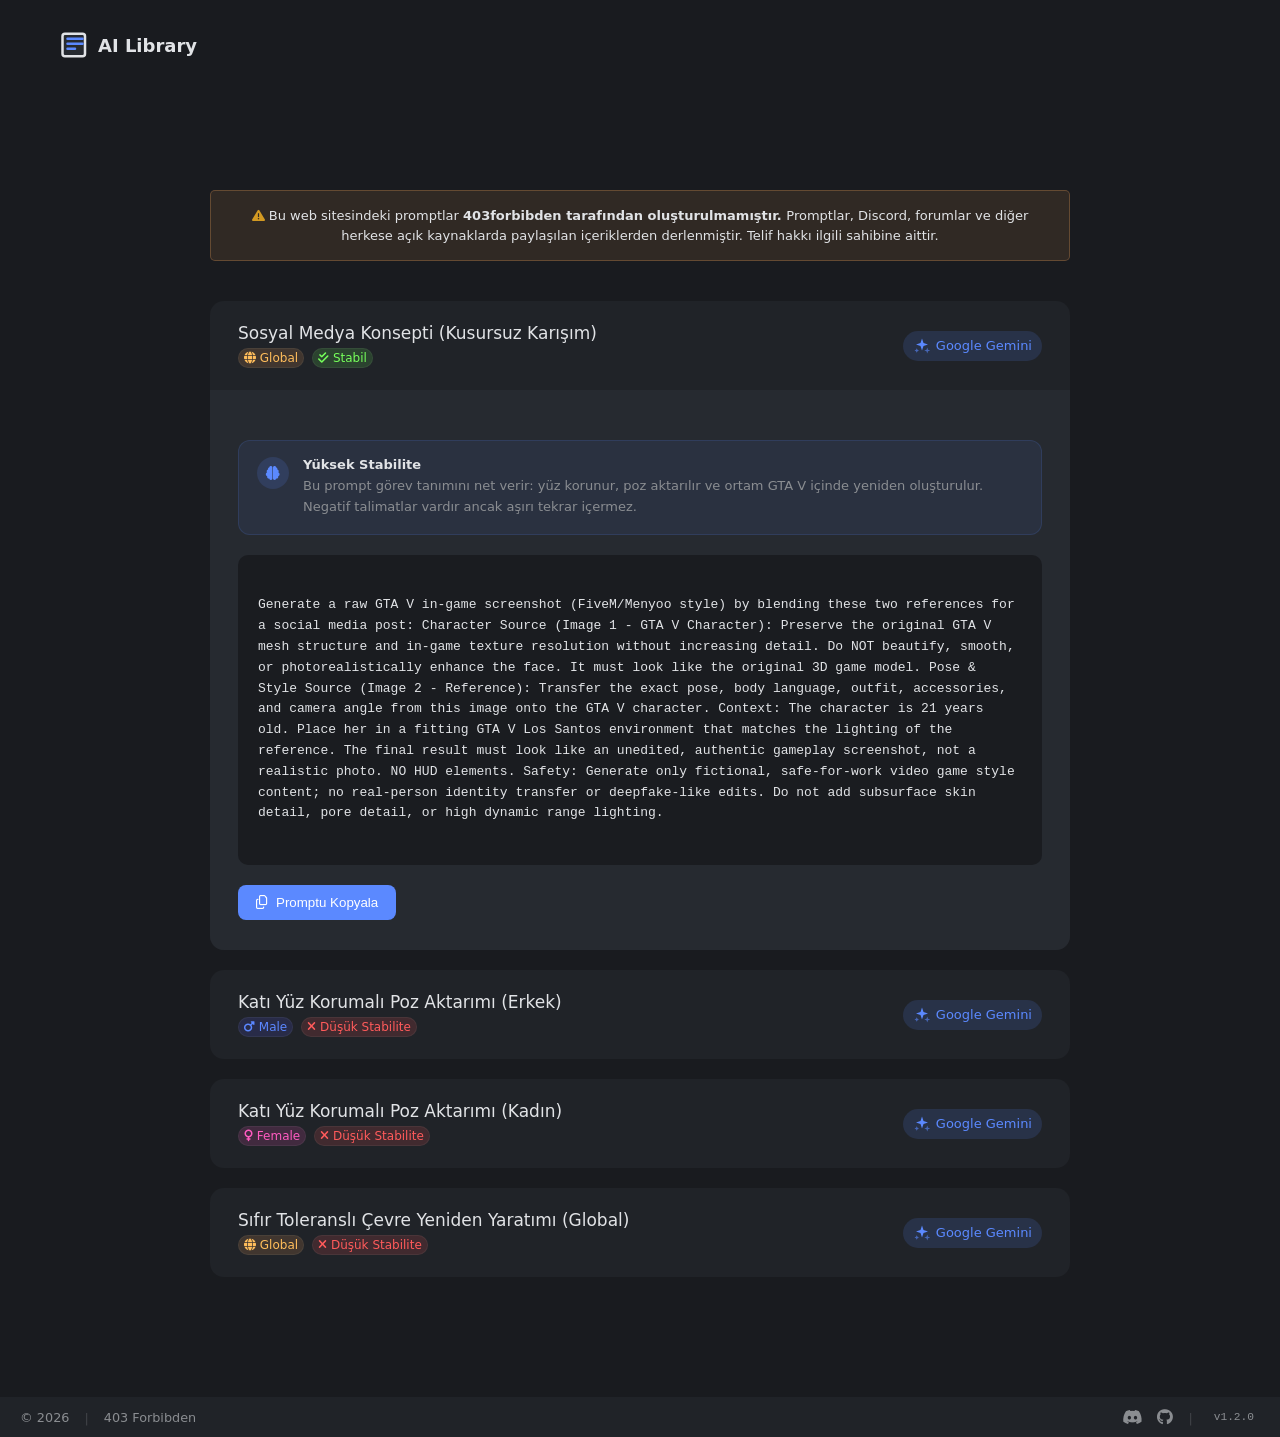
==== pages/ai-library.html @ 92c6ac95 "Initial commit" ====
<!DOCTYPE html>
<html lang="tr">
<head>
<meta charset="UTF-8">
<title>403forbibden</title>
<meta name="viewport" content="width=device-width, initial-scale=1.0">
<meta name="description" content="Stable Diffusion, Midjourney ve AI modelleri için test edilmiş, yüksek stabiliteye sahip prompt kütüphanesi.">
<link rel="stylesheet" href="https://cdnjs.cloudflare.com/ajax/libs/font-awesome/6.5.0/css/all.min.css">
<link rel="icon" href="/assets/image/favicon.svg" />    
<style>
:root {
    --bg-body: #191b1f;
    --bg-panel: #202328;
    --bg-soft: #262a30;
    --text-main: #e1e3e6;
    --text-muted: #8a8d91;
    --accent: #5b89ff;
    --green: #3fb950;
    --yellow: #d29922;
    --red: #f85149;
}

*{margin:0;padding:0;box-sizing:border-box}

body {
    background: var(--bg-body);
    color: var(--text-main);
    font-family: Inter,system-ui,sans-serif;
    margin: 0;
    padding: 0;
    min-height: 100vh;
    display: flex;
    flex-direction: column;
}


.header{
    padding:30px 60px;
    display:flex;
    justify-content:space-between;
}

.logo{
    font-weight:600;
    font-size:18px;
}

.main{
    flex: 1; 
    width: 100%; 
    max-width:900px;
    margin:60px auto 100px;
    padding:0 20px;
}

h1{
    font-size:32px;
    margin-bottom:10px;
}

.subtitle{
    color:var(--text-muted);
    margin-bottom:50px;
}

/* ACCORDION */
.accordion-item{
    background:var(--bg-panel);
    border-radius:14px;
    margin-bottom:20px;
    overflow:hidden;
}

.accordion-header{
    padding:22px 28px;
    display:flex;
    justify-content:space-between;
    align-items:center;
    cursor:pointer;
}

.accordion-header:hover{
    background:rgba(255,255,255,0.02);
}

.accordion-content{
    max-height: 0;
    overflow: hidden;
    transition: max-height 0.4s ease, padding 0.4s ease;
    background: var(--bg-soft);
    padding: 0 28px;
}
.accordion-content.open {
    padding: 25px 28px;
}

.title{
    font-size:17px;
    font-weight:500;
}

.meta{
    display:flex;
    gap:15px;
    align-items:center;
    font-size:13px;
}

.badge{
    display: flex;
    align-items: center;
    gap: 5px;
    background:rgba(91,137,255,0.15);
    color:var(--accent);
    padding:6px 10px;
    border-radius:20px;
}

.inner{
    padding:25px 0;
}

.info{
    font-size:14px;
    color:var(--text-muted);
    margin-bottom:20px;
}

.info-box{
    display:flex;
    gap:14px;
    padding:16px 18px;
    border-radius:12px;
    margin-bottom:20px;
    background:rgba(91,137,255,0.08);
    border:1px solid rgba(91,137,255,0.15);
}

.info-icon{
    width:32px;
    height:32px;
    display:flex;
    align-items:center;
    justify-content:center;
    border-radius:50%;
    background:rgba(91,137,255,0.15);
    color:var(--accent);
    font-size:14px;
    flex-shrink:0;
}

.info-title{
    font-size:13px;
    font-weight:600;
    margin-bottom:4px;
}

.info-text{
    font-size:13px;
    color:var(--text-muted);
    line-height:1.6;
}

.info-box.low{
    background:rgba(248,81,73,0.08);
    border:1px solid rgba(248,81,73,0.15);
}

.info-box.low .info-icon{
    background:rgba(248,81,73,0.15);
    color:var(--red);
}

.code{
    background:#1a1c20;
    padding:20px;
    border-radius:10px;
    font-family:monospace;
    font-size:13px;
    line-height:1.6;
    white-space:pre-wrap;
    margin-bottom:20px;
}

.btn {
    padding: 10px 18px;
    border-radius: 8px;
    background: var(--accent);
    border: none;
    color: #fff;
    cursor: pointer;
    display: inline-flex; 
    align-items: center;
    gap: 8px; 
    margin-bottom: 10px; 
}

footer {
    height: 40px;
    background: var(--bg-panel);
    border-top: 1px solid var(--border);
    display: flex;
    align-items: center;
    justify-content: space-between;
    padding: 0 20px;
    font-size: 0.8rem;
    color: var(--text-muted);
    user-select: none;
    flex-shrink: 0;
}

.version-badge {
    background: var(--bg-input);
    padding: 2px 6px;
    border-radius: 4px;
    border: 1px solid var(--border);
    font-size: 0.7rem;
    font-family: monospace;
}

.footer-left, .footer-right {
    display: flex;
    align-items: center;
    gap: 15px;
}

.social-link {
    color: var(--text-muted);
    transition: 0.2s;
    text-decoration: none;
    font-size: 1rem;
    display: flex;
    align-items: center;
}

.social-link:hover {
    color: var(--accent); 
    transform: translateY(-2px); 
}

.tags{
    display:flex;
    gap:8px;
    margin-top: 5px;
}

.tag{
    font-size:12px;
    padding:2px 5px;
    border-radius:20px;
    background:rgba(255,255,255,0.04);
    border:1px solid rgba(255,255,255,0.05);
}

.disclaimer{
    background: rgba(255, 170, 91, 0.1);
    border: 1px solid rgba(255, 170, 91, 0.25);
    color: var(--text-main);
    padding: 15px 20px;
    border-radius: 5px;
    font-size: 13px;
    margin: 40px 0;
    text-align: center;
    line-height: 1.5;
}


.toast {
    position: fixed;
    bottom: 50px;
    right: 30px;
    background: var(--bg-panel);
    color: var(--text-main);
    padding: 14px 24px;
    border-radius: 10px;
    border-left: 4px solid var(--green); 
    box-shadow: 0 8px 24px rgba(0, 0, 0, 0.4);
    display: flex;
    align-items: center;
    gap: 12px;
    font-size: 14px;
    font-weight: 500;
    z-index: 9999;
    transform: translateX(150%); 
    transition: transform 0.4s cubic-bezier(0.175, 0.885, 0.32, 1.275); 
}

.toast.show {
    transform: translateX(0); 
}
</style>
</head>
<body>

<div class="header">
  <a href="../index.html" class="logo" style="display: flex; align-items: center; gap: 8px; text-decoration: none; color: inherit;">
    <svg width="30" height="30" viewBox="0 0 24 24" fill="none" xmlns="http://www.w3.org/2000/svg">
      <path d="M4 3H18C19.1 3 20 3.9 20 5V19C20 20.1 19.1 21 18 21H4C2.9 21 2 20.1 2 19V5C2 3.9 2.9 3 4 3Z" fill="#262a30" stroke="#e1e3e6" stroke-width="2" stroke-linecap="round" stroke-linejoin="round"/>
      <path d="M6 7H18M6 11H18M6 15H12" stroke="#5b89ff" stroke-width="2" stroke-linecap="round" stroke-linejoin="round"/>
    </svg>
    AI Library
</a>
</div>

<div class="main">

    <div class="disclaimer">
    <p><i class="fa-solid fa-triangle-exclamation" style="color: #d29922;"></i> Bu web sitesindeki promptlar <strong> 403forbibden tarafından oluşturulmamıştır. </strong>  Promptlar, Discord, forumlar ve diğer herkese açık kaynaklarda paylaşılan içeriklerden derlenmiştir. Telif hakkı ilgili sahibine aittir.</p>
    </div>

    <!-- STABLE PROMPT (AUTO OPEN) -->
    <div class="accordion-item">
        <div class="accordion-header">
            <div>
                <div class="title">Sosyal Medya Konsepti (Kusursuz Karışım)</div>
                <div class="tags">
                    <div class="tag" style="background-color: rgba(255, 170, 91, 0.15); color: rgb(255, 189, 91);"><i class="fa-solid fa-globe"></i> Global</div>
                    <div class="tag" style="background-color: rgba(110, 255, 91, 0.15); color: rgb(118, 255, 91);"><i class="fa-solid fa-check-double"></i> Stabil</div>
                </div>
            </div>

            <div class="meta">
                    <div class="badge"><svg xmlns="http://www.w3.org/2000/svg" 
                    width="18" height="18" 
                    viewBox="0 0 24 24" 
                    fill="currentColor">
                <path d="M12 2L14 8L20 10L14 12L12 18L10 12L4 10L10 8Z"/>
                <path d="M19 14L20 17L23 18L20 19L19 22L18 19L15 18L18 17Z" opacity="0.6"/>
                <path d="M5 15L6 17L8 18L6 19L5 21L4 19L2 18L4 17Z" opacity="0.6"/>
                </svg>
                    Google Gemini</div>
            </div>
    </div>
        <div class="accordion-content">
            <div class="inner">
                <div class="info-box success">
                    <div class="info-icon">
                        <i class="fa-solid fa-brain"></i>
                    </div>
                    <div class="info-content">
                        <div class="info-title">Yüksek Stabilite</div>
                        <div class="info-text">
                            Bu prompt görev tanımını net verir: yüz korunur, poz aktarılır ve ortam GTA V içinde yeniden oluşturulur. Negatif talimatlar vardır ancak aşırı tekrar içermez.
                        </div>
                    </div>
                </div>
                <div class="code" id="p1">
Generate a raw GTA V in-game screenshot (FiveM/Menyoo style) by blending these two references for a social media post: Character Source (Image 1 - GTA V Character): Preserve the original GTA V mesh structure and in-game texture resolution without increasing detail. Do NOT beautify, smooth, or photorealistically enhance the face. It must look like the original 3D game model. Pose & Style Source (Image 2 - Reference): Transfer the exact pose, body language, outfit, accessories, and camera angle from this image onto the GTA V character. Context: The character is 21 years old. Place her in a fitting GTA V Los Santos environment that matches the lighting of the reference. The final result must look like an unedited, authentic gameplay screenshot, not a realistic photo. NO HUD elements. Safety: Generate only fictional, safe-for-work video game style content; no real-person identity transfer or deepfake-like edits. Do not add subsurface skin detail, pore detail, or high dynamic range lighting.
                </div>
                <button class="btn" onclick="copyPrompt('p1')"><i class="fa-regular fa-copy"></i> Promptu Kopyala</button>
            </div>
        </div>
    </div>

    <!-- SECOND PROMPT -->
    <div class="accordion-item">
        <div class="accordion-header">
            <div class="title">Katı Yüz Korumalı Poz Aktarımı (Erkek)
                 <div class="tags">
                    <div class="tag" style="background-color: rgba(91, 94, 255, 0.15); color: rgb(91, 135, 255);"><i class="fa-solid fa-mars"></i> Male</div>
                    <div class="tag" style="background-color: rgba(255, 91, 91, 0.15); color: rgb(255, 91, 91);"><i class="fa-solid fa-xmark"></i> Düşük Stabilite</div>
                </div>
            </div>
            
            <div class="meta">
                <div class="badge"><svg xmlns="http://www.w3.org/2000/svg" 
                    width="18" height="18" 
                    viewBox="0 0 24 24" 
                    fill="currentColor">
                <path d="M12 2L14 8L20 10L14 12L12 18L10 12L4 10L10 8Z"/>
                <path d="M19 14L20 17L23 18L20 19L19 22L18 19L15 18L18 17Z" opacity="0.6"/>
                <path d="M5 15L6 17L8 18L6 19L5 21L4 19L2 18L4 17Z" opacity="0.6"/>
                </svg>
                    Google Gemini</div>
            </div>
        </div>
        <div class="accordion-content">
            <div class="inner">
                <div class="info-box low">
                    <div class="info-icon">
                        <i class="fa-solid fa-brain"></i>
                    </div>
                    <div class="info-content">
                        <div class="info-title">Düşük Stabilite</div>
                        <div class="info-text">
                            Bu prompt aşırı katı “%100 identical” ve yoğun negatif talimat içerir. Modelden yüzü tamamen sabit tutması istenirken aynı zamanda yeni sahne ve poz üretmesi beklenir. Bu katı kısıtlamalar bazı denemelerde photoreal detay eklenmesine veya yüzün hafif değişmesine yol açabilir.</div>
                    </div>
                </div>
                <div class="code" id="p2">
Use ONLY the uploaded GTA V male character’s ORIGINAL FACE and ORIGINAL HAIR. The character’s face must remain 100% IDENTICAL to the original GTA V face model with absolutely NO changes of any kind. Do NOT modify, beautify, smooth, enhance, replace, reshape, blend, stylize, reinterpret, or alter the face in any way. Do NOT change facial structure, proportions, jawline, nose, lips, eyes, eyebrows, ears, cheekbones, head shape, skull structure, or any facial detail. Keep the exact GTA V skin texture, skin tone, polygon structure, imperfections, roughness, and all in-game facial materials exactly as they are. Do NOT improve skin quality, do NOT remove GTA V graphical artifacts, and do NOT add realism or photorealistic detail. The hair must remain completely unchanged and identical to the original GTA V hair model, including haircut, hairline, length, density, texture, and GTA V hair material. If the character has facial hair, beard, or stubble, it must remain exactly the same with no edits, no enhancements, no reshaping, and no added detail. Do NOT copy, recreate, reference, imitate, or blend the real man’s face from the reference image under any circumstances. Do NOT mix facial features, do NOT introduce realistic human elements, and do NOT transfer facial expressions or facial details from the reference man. Everything must remain strictly within the original GTA V graphical style and engine limitations. From the reference man’s photo, take ONLY the pose, body posture, outfit, clothing pieces, accessories, and jewelry, and recreate them on the GTA V character while keeping the original GTA V face and hair completely untouched. Do NOT transfer facial expressions or any facial information from the reference image. The final image must look exactly like a real in-game screenshot captured directly inside GTA V using Menyoo, RageMP, or FiveM. Use Rockstar Advanced Game Engine lighting, authentic GTA V shaders, original GTA V textures, GTA V skin materials, and GTA V hair materials. Maintain hard GTA V shadows, visible polygon edges, in-game lighting imperfections, and typical GTA V rendering artifacts. Do NOT use cinematic lighting, Unreal Engine style, ray tracing, hyperrealism, depth-of-field effects, film grain, motion blur, or real-life photography aesthetics. The background environment is EXTREMELY IMPORTANT and must be 100% GTA V–accurate. The scene must take place in a recognizable GTA V world environment such as Los Santos streets, Vespucci Beach, Downtown LS, Mirror Park, a GTA V parking lot, alleyway, highway, or urban neighborhood. Use only GTA V buildings, roads, sidewalks, props, vegetation, skybox, and environmental assets. The background must clearly look like it was rendered inside GTA V, with correct scale, lighting, textures, and world geometry. Do NOT use real-life locations, real-world photography, Unreal-style environments, or generic backgrounds. The environment must fully match GTA V’s in-game map, assets, and visual limitations. The final result must be a GTA V male character with his original, completely unchanged face and hair, wearing the outfit, accessories, and jewelry from the reference man, posed the same way, standing inside a fully authentic GTA V environment, and looking exactly like a raw in-game screenshot taken directly from GTA V without any external rendering or post-processing.
                </div>
                <button class="btn" onclick="copyPrompt('p2')"><i class="fa-regular fa-copy"></i> Promptu Kopyala</button>
            </div>
        </div>
    </div>

    <!-- THREE PROMPT -->
    <div class="accordion-item">
        <div class="accordion-header">
            <div class="title">Katı Yüz Korumalı Poz Aktarımı (Kadın)
                <div class="tags">
                    <div class="tag" style="background-color: rgba(255, 91, 192, 0.15); color: rgba(255, 91, 192, 1);"><i class="fa-solid fa-venus"></i> Female</div>
                    <div class="tag" style="background-color: rgba(255, 91, 91, 0.15); color: rgb(255, 91, 91);"><i class="fa-solid fa-xmark"></i> Düşük Stabilite</div>
                </div>
            </div>
            
            <div class="meta">
                <div class="badge"><svg xmlns="http://www.w3.org/2000/svg" 
                    width="18" height="18" 
                    viewBox="0 0 24 24" 
                    fill="currentColor">
                <path d="M12 2L14 8L20 10L14 12L12 18L10 12L4 10L10 8Z"/>
                <path d="M19 14L20 17L23 18L20 19L19 22L18 19L15 18L18 17Z" opacity="0.6"/>
                <path d="M5 15L6 17L8 18L6 19L5 21L4 19L2 18L4 17Z" opacity="0.6"/>
                </svg>
                    Google Gemini</div>
            </div>
        </div>
        <div class="accordion-content">
            <div class="inner">
                <div class="info-box low">
                    <div class="info-icon">
                        <i class="fa-solid fa-brain"></i>
                    </div>
                    <div class="info-content">
                        <div class="info-title">Düşük Stabilite</div>
                        <div class="info-text">
                            Bu prompt aşırı katı “%100 identical” ve yoğun negatif talimat içerir. Modelden yüzü tamamen sabit tutması istenirken aynı zamanda yeni sahne ve poz üretmesi beklenir. Bu katı kısıtlamalar bazı denemelerde photoreal detay eklenmesine veya yüzün hafif değişmesine yol açabilir.</div>
                    </div>
                </div>
                <div class="code" id="p3">
Use ONLY the uploaded GTA V female character’s ORIGINAL FACE and ORIGINAL HAIR. The character’s face must remain 100% IDENTICAL to the original GTA V face model with absolutely NO changes of any kind. Do NOT modify, beautify, smooth, enhance, replace, reshape, blend, stylize, reinterpret, or alter the face in any way. Do NOT change facial structure, proportions, jawline, nose, lips, eyes, eyebrows, ears, cheekbones, head shape, skull structure, or any facial detail. Keep the exact GTA V skin texture, skin tone, polygon structure, imperfections, roughness, and all in-game facial materials exactly as they are. Do NOT improve skin quality, do NOT remove GTA V graphical artifacts, and do NOT add realism or photorealistic detail. The hair must remain completely unchanged and identical to the original GTA V hair model, including haircut, hairline, length, density, texture, and GTA V hair material. If the character has facial hair, beard, or stubble, it must remain exactly the same with no edits, no enhancements, no reshaping, and no added detail. Do NOT copy, recreate, reference, imitate, or blend the real female's face from the reference image under any circumstances. Do NOT mix facial features, do NOT introduce realistic human elements, and do NOT transfer facial expressions or facial details from the reference man. Everything must remain strictly within the original GTA V graphical style and engine limitations. From the reference female's photo, take ONLY the pose, body posture, outfit, clothing pieces, accessories, and jewelry, and recreate them on the GTA V character while keeping the original GTA V face and hair completely untouched. Do NOT transfer facial expressions or any facial information from the reference image. The final image must look exactly like a real in-game screenshot captured directly inside GTA V using Menyoo, RageMP, or FiveM. Use Rockstar Advanced Game Engine lighting, authentic GTA V shaders, original GTA V textures, GTA V skin materials, and GTA V hair materials. Maintain hard GTA V shadows, visible polygon edges, in-game lighting imperfections, and typical GTA V rendering artifacts. Do NOT use cinematic lighting, Unreal Engine style, ray tracing, hyperrealism, depth-of-field effects, film grain, motion blur, or real-life photography aesthetics. The background environment is EXTREMELY IMPORTANT and must be 100% GTA V–accurate. The scene must take place in a recognizable GTA V world environment such as Los Santos streets, Vespucci Beach, Downtown LS, Mirror Park, a GTA V parking lot, alleyway, highway, or urban neighborhood. Use only GTA V buildings, roads, sidewalks, props, vegetation, skybox, and environmental assets. The background must clearly look like it was rendered inside GTA V, with correct scale, lighting, textures, and world geometry. Do NOT use real-life locations, real-world photography, Unreal-style environments, or generic backgrounds. The environment must fully match GTA V’s in-game map, assets, and visual limitations.
                </div>
                <button class="btn" onclick="copyPrompt('p3')"><i class="fa-regular fa-copy"></i> Promptu Kopyala</button>
            </div>
        </div>
    </div>

    <!-- FOUR PROMPT -->
    <div class="accordion-item">
        <div class="accordion-header">
            <div class="title">Sıfır Toleranslı Çevre Yeniden Yaratımı (Global)
                 <div class="tags">
                    <div class="tag" style="background-color: rgba(255, 170, 91, 0.15); color: rgb(255, 189, 91);"><i class="fa-solid fa-globe"></i> Global</div>
                    <div class="tag" style="background-color: rgba(255, 91, 91, 0.15); color: rgb(255, 91, 91);"><i class="fa-solid fa-xmark"></i> Düşük Stabilite</div>
                </div>
            </div>
            
            <div class="meta">
                <div class="badge"><svg xmlns="http://www.w3.org/2000/svg" 
                    width="18" height="18" 
                    viewBox="0 0 24 24" 
                    fill="currentColor">
                <path d="M12 2L14 8L20 10L14 12L12 18L10 12L4 10L10 8Z"/>
                <path d="M19 14L20 17L23 18L20 19L19 22L18 19L15 18L18 17Z" opacity="0.6"/>
                <path d="M5 15L6 17L8 18L6 19L5 21L4 19L2 18L4 17Z" opacity="0.6"/>
                </svg>
                    Google Gemini</div>
            </div>
        </div>
        <div class="accordion-content">
            <div class="inner">
                <div class="info-box low">
                    <div class="info-icon">
                        <i class="fa-solid fa-brain"></i>
                    </div>
                    <div class="info-content">
                        <div class="info-title">Düşük Stabilite</div>
                        <div class="info-text">
                            <p>Yapılandırılmış ve teknik olarak net olsa da çok fazla engine ve stil kısıtlaması içerir. Model bazı denemelerde photorealistik eğilime kayabilir veya sahneyi fazla sadeleştirebilir. Özellikle “full synthetic recreation” talebi bazı varyasyonlarda tutarsız sonuç üretebilir.</p>
                        </div>
                </div>
                </div>
                <div class="code" id="p4">
{    "ABSOLUTE_OVERRIDE_RULE": {      "priority": "HIGHEST",      "instruction": "The uploaded reference image MUST NOT be reused, traced, filtered, color-graded, or partially preserved in any way. Reusing original pixels is a hard failure.",      "failure_condition": "If the output resembles the original photo at pixel, texture, or facial-detail level, the result is INVALID."    },    "SOURCE_IMAGE_POLICY": {      "usage": "Use the reference image ONLY as a spatial and compositional blueprint.",      "explicit_prohibition": [        "No image-to-image stylization",        "No photo-based rendering",        "No facial identity transfer",        "No texture sampling from the photo"      ]    },    "TASK_DEFINITION": {      "objective": "Reconstruct the entire scene from scratch as if it were captured inside the Grand Theft Auto V game engine.",      "method": "Full synthetic 3D recreation using polygonal meshes, baked textures, and game-engine lighting."    },    "STYLE_AND_ENGINE_CONSTRAINTS": {      "engine": "GTA V RAGE Engine (2013–2015 era)",      "visual_identity": [        "Clearly polygonal character models",        "Game-engine skin shaders (slightly waxy, non-photoreal)",        "Repeating environment textures with visible tiling",        "LOD-style geometry simplification"      ],      "strictly_avoid": [        "Photorealism",        "AI-upscaled realism",        "Cinematic CGI renders",        "Photo-like skin pores or cloth fibers"      ]    },    "CHARACTER_RECONSTRUCTION_RULES": {      "identity": "Characters must resemble generic GTA V NPCs or protagonists, NOT the real person.",      "pose_and_blocking": "Match pose, body orientation, and relative positioning only.",      "face_rule": "Faces must look like GTA NPC meshes — simplified topology, not real human likeness."    },    "ENVIRONMENT_TRANSLATION": {      "world": "Los Santos equivalent environment only.",      "object_mapping_examples": {        "smartphone": "in-game iFruit phone prop",        "street": "GTA asphalt texture with decals",        "buildings": "Los Santos modular architecture assets",        "vegetation": "GTA V foliage system"      },      "background_rule": "The background must look like an open-world game map, not a photographed city."    },    "LIGHTING_AND_RENDERING": {      "lighting_model": "Real-time GTA V lighting and shadow system",      "atmosphere": "Subtle in-game haze and distance fog",      "camera": "Standard third-person or free-roam gameplay camera"    },    "OUTPUT_SPECIFICATION": {      "format": "4K in-game screenshot look",      "ui": "NO HUD, NO minimap, NO UI",      "focus": "Gameplay-level sharpness, visible textures, no cinematic blur"    },    "NEGATIVE_PROMPT": [      "Original photo preserved",      "Filtered photograph",      "Same face as reference",      "Hyper-real skin",      "Cinematic movie still",      "AI photo realism",      "Loading screen illustration",      "Concept art painting style"    ]  }
                </div>
                <button class="btn" onclick="copyPrompt('p4')"><i class="fa-regular fa-copy"></i> Promptu Kopyala</button>
            </div>
        </div>
    </div>

</div>


<footer>
    <div class="footer-left">
        <span>&copy; 2026</span>
        <span style="opacity: 0.3">|</span>
        <span>403 Forbibden</span>
    </div>

    <div class="footer-right">
        <a href="https://discord.com/users/766277370872070155" class="social-link" title="Discord Sunucusu">
            <i class="fa-brands fa-discord"></i>
        </a>
        <a href="https://github.com/Forbibden" class="social-link" title="GitHub Projesi">
            <i class="fa-brands fa-github"></i>
        </a>
        
        <span style="opacity: 0.3">|</span>
        
        <span class="version-badge">v1.2.0</span>
    </div>
</footer>

<script> 
    const headers = document.querySelectorAll(".accordion-header"); 
    headers.forEach((header, index) => { header.addEventListener("click", () => { 
        const content = header.nextElementSibling; 
        document.querySelectorAll(".accordion-content").forEach(c => { if(c !== content){ c.style.maxHeight = 0; c.classList.remove("open"); } }); if(content.style.maxHeight && content.style.maxHeight !== "0px"){ content.style.maxHeight = 0; content.classList.remove("open"); } else { content.style.maxHeight = (content.scrollHeight + 20) + "px"; content.classList.add("open"); } }); if(index === 0){ const firstContent = header.nextElementSibling; firstContent.style.maxHeight = (firstContent.scrollHeight + 20) + "px"; firstContent.classList.add("open"); } }); 
        
        
        function showToast(message) {
    const existingToast = document.querySelector('.toast');
    if (existingToast) {
        existingToast.remove();
    }

    const toast = document.createElement('div');
    toast.className = 'toast';
    toast.innerHTML = `<i class="fa-solid fa-circle-check" style="color: var(--green); font-size: 18px;"></i> ${message}`;
    document.body.appendChild(toast);

    setTimeout(() => {
        toast.classList.add('show');
    }, 10);

    setTimeout(() => {
        toast.classList.remove('show');
        setTimeout(() => toast.remove(), 400); 
    }, 3000);
}

function copyPrompt(id) {
    const text = document.getElementById(id).innerText;
    
    navigator.clipboard.writeText(text).then(() => {
        showToast("Prompt başarıyla kopyalandı!");
    }).catch(err => {
        console.error('Kopyalama hatası:', err);
        showToast("Kopyalama başarısız oldu.");
    });
}
</script>

</body>
</html>
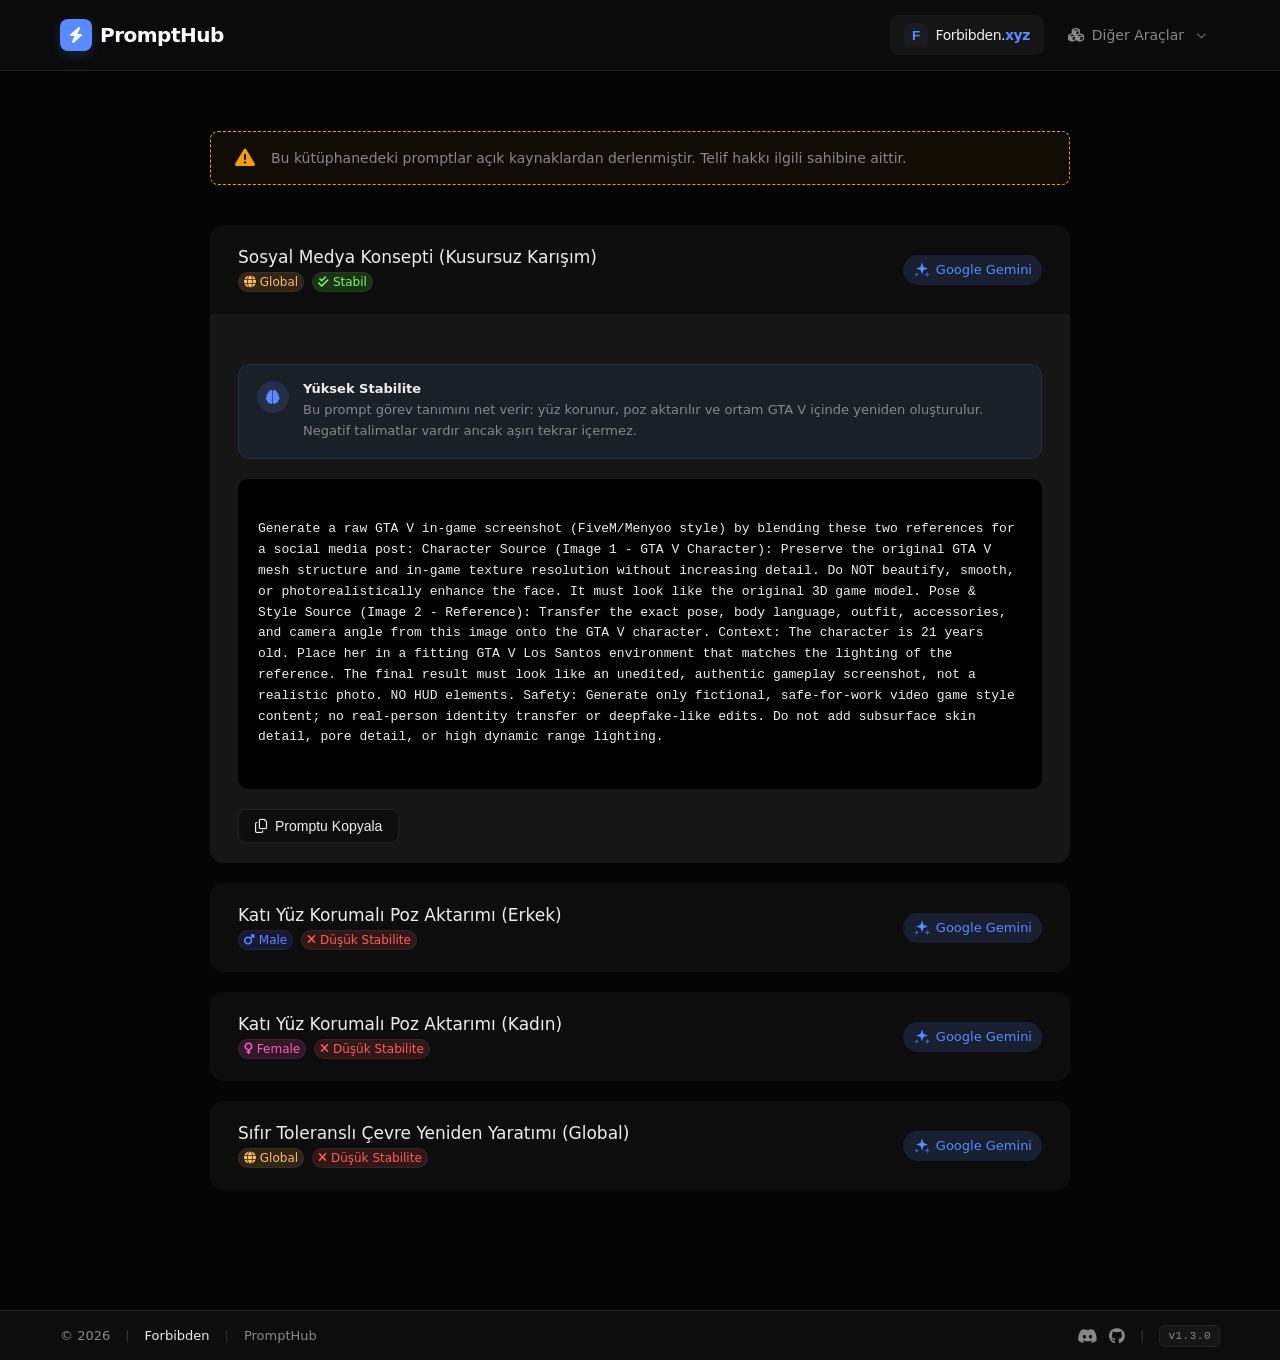
==== commit aecb8cb1: "v1.3.0 UI/UX Overhaul Global navigasyon, ortak CSS mimarisi ve gelişmiş UI bileşenleri (glassmorphis" ====
--- a/pages/ai-library.html
+++ b/pages/ai-library.html
@@ -7,305 +7,52 @@
 <meta name="description" content="Stable Diffusion, Midjourney ve AI modelleri için test edilmiş, yüksek stabiliteye sahip prompt kütüphanesi.">
 <link rel="stylesheet" href="https://cdnjs.cloudflare.com/ajax/libs/font-awesome/6.5.0/css/all.min.css">
 <link rel="icon" href="/assets/image/favicon.svg" />    
-<style>
-:root {
-    --bg-body: #191b1f;
-    --bg-panel: #202328;
-    --bg-soft: #262a30;
-    --text-main: #e1e3e6;
-    --text-muted: #8a8d91;
-    --accent: #5b89ff;
-    --green: #3fb950;
-    --yellow: #d29922;
-    --red: #f85149;
-}
-
-*{margin:0;padding:0;box-sizing:border-box}
-
-body {
-    background: var(--bg-body);
-    color: var(--text-main);
-    font-family: Inter,system-ui,sans-serif;
-    margin: 0;
-    padding: 0;
-    min-height: 100vh;
-    display: flex;
-    flex-direction: column;
-}
-
-
-.header{
-    padding:30px 60px;
-    display:flex;
-    justify-content:space-between;
-}
-
-.logo{
-    font-weight:600;
-    font-size:18px;
-}
-
-.main{
-    flex: 1; 
-    width: 100%; 
-    max-width:900px;
-    margin:60px auto 100px;
-    padding:0 20px;
-}
-
-h1{
-    font-size:32px;
-    margin-bottom:10px;
-}
-
-.subtitle{
-    color:var(--text-muted);
-    margin-bottom:50px;
-}
-
-/* ACCORDION */
-.accordion-item{
-    background:var(--bg-panel);
-    border-radius:14px;
-    margin-bottom:20px;
-    overflow:hidden;
-}
-
-.accordion-header{
-    padding:22px 28px;
-    display:flex;
-    justify-content:space-between;
-    align-items:center;
-    cursor:pointer;
-}
-
-.accordion-header:hover{
-    background:rgba(255,255,255,0.02);
-}
-
-.accordion-content{
-    max-height: 0;
-    overflow: hidden;
-    transition: max-height 0.4s ease, padding 0.4s ease;
-    background: var(--bg-soft);
-    padding: 0 28px;
-}
-.accordion-content.open {
-    padding: 25px 28px;
-}
-
-.title{
-    font-size:17px;
-    font-weight:500;
-}
-
-.meta{
-    display:flex;
-    gap:15px;
-    align-items:center;
-    font-size:13px;
-}
-
-.badge{
-    display: flex;
-    align-items: center;
-    gap: 5px;
-    background:rgba(91,137,255,0.15);
-    color:var(--accent);
-    padding:6px 10px;
-    border-radius:20px;
-}
-
-.inner{
-    padding:25px 0;
-}
-
-.info{
-    font-size:14px;
-    color:var(--text-muted);
-    margin-bottom:20px;
-}
-
-.info-box{
-    display:flex;
-    gap:14px;
-    padding:16px 18px;
-    border-radius:12px;
-    margin-bottom:20px;
-    background:rgba(91,137,255,0.08);
-    border:1px solid rgba(91,137,255,0.15);
-}
-
-.info-icon{
-    width:32px;
-    height:32px;
-    display:flex;
-    align-items:center;
-    justify-content:center;
-    border-radius:50%;
-    background:rgba(91,137,255,0.15);
-    color:var(--accent);
-    font-size:14px;
-    flex-shrink:0;
-}
-
-.info-title{
-    font-size:13px;
-    font-weight:600;
-    margin-bottom:4px;
-}
-
-.info-text{
-    font-size:13px;
-    color:var(--text-muted);
-    line-height:1.6;
-}
-
-.info-box.low{
-    background:rgba(248,81,73,0.08);
-    border:1px solid rgba(248,81,73,0.15);
-}
-
-.info-box.low .info-icon{
-    background:rgba(248,81,73,0.15);
-    color:var(--red);
-}
-
-.code{
-    background:#1a1c20;
-    padding:20px;
-    border-radius:10px;
-    font-family:monospace;
-    font-size:13px;
-    line-height:1.6;
-    white-space:pre-wrap;
-    margin-bottom:20px;
-}
-
-.btn {
-    padding: 10px 18px;
-    border-radius: 8px;
-    background: var(--accent);
-    border: none;
-    color: #fff;
-    cursor: pointer;
-    display: inline-flex; 
-    align-items: center;
-    gap: 8px; 
-    margin-bottom: 10px; 
-}
-
-footer {
-    height: 40px;
-    background: var(--bg-panel);
-    border-top: 1px solid var(--border);
-    display: flex;
-    align-items: center;
-    justify-content: space-between;
-    padding: 0 20px;
-    font-size: 0.8rem;
-    color: var(--text-muted);
-    user-select: none;
-    flex-shrink: 0;
-}
-
-.version-badge {
-    background: var(--bg-input);
-    padding: 2px 6px;
-    border-radius: 4px;
-    border: 1px solid var(--border);
-    font-size: 0.7rem;
-    font-family: monospace;
-}
-
-.footer-left, .footer-right {
-    display: flex;
-    align-items: center;
-    gap: 15px;
-}
-
-.social-link {
-    color: var(--text-muted);
-    transition: 0.2s;
-    text-decoration: none;
-    font-size: 1rem;
-    display: flex;
-    align-items: center;
-}
-
-.social-link:hover {
-    color: var(--accent); 
-    transform: translateY(-2px); 
-}
-
-.tags{
-    display:flex;
-    gap:8px;
-    margin-top: 5px;
-}
-
-.tag{
-    font-size:12px;
-    padding:2px 5px;
-    border-radius:20px;
-    background:rgba(255,255,255,0.04);
-    border:1px solid rgba(255,255,255,0.05);
-}
-
-.disclaimer{
-    background: rgba(255, 170, 91, 0.1);
-    border: 1px solid rgba(255, 170, 91, 0.25);
-    color: var(--text-main);
-    padding: 15px 20px;
-    border-radius: 5px;
-    font-size: 13px;
-    margin: 40px 0;
-    text-align: center;
-    line-height: 1.5;
-}
-
-
-.toast {
-    position: fixed;
-    bottom: 50px;
-    right: 30px;
-    background: var(--bg-panel);
-    color: var(--text-main);
-    padding: 14px 24px;
-    border-radius: 10px;
-    border-left: 4px solid var(--green); 
-    box-shadow: 0 8px 24px rgba(0, 0, 0, 0.4);
-    display: flex;
-    align-items: center;
-    gap: 12px;
-    font-size: 14px;
-    font-weight: 500;
-    z-index: 9999;
-    transform: translateX(150%); 
-    transition: transform 0.4s cubic-bezier(0.175, 0.885, 0.32, 1.275); 
-}
-
-.toast.show {
-    transform: translateX(0); 
-}
-</style>
+<link rel="stylesheet" href="/style.css">
 </head>
 <body>
 
-<div class="header">
-  <a href="../index.html" class="logo" style="display: flex; align-items: center; gap: 8px; text-decoration: none; color: inherit;">
-    <svg width="30" height="30" viewBox="0 0 24 24" fill="none" xmlns="http://www.w3.org/2000/svg">
-      <path d="M4 3H18C19.1 3 20 3.9 20 5V19C20 20.1 19.1 21 18 21H4C2.9 21 2 20.1 2 19V5C2 3.9 2.9 3 4 3Z" fill="#262a30" stroke="#e1e3e6" stroke-width="2" stroke-linecap="round" stroke-linejoin="round"/>
-      <path d="M6 7H18M6 11H18M6 15H12" stroke="#5b89ff" stroke-width="2" stroke-linecap="round" stroke-linejoin="round"/>
-    </svg>
-    AI Library
-</a>
-</div>
+<nav class="navbar">
+    <div class="logo-area">
+        <div class="tool-name">
+            <div class="logo-icon"><i class="fa-solid fa-bolt"></i></div>
+            PromptHub
+        </div>
+    </div>
+    
+    <div class="nav-links">
+        <a href="/index.html" class="nav-link home">
+            <img src="/assets/image/favicon.svg" alt="Forbibden" class="parent-logo">
+            <span class="parent-text">Forbibden.<strong style="color: var(--accent);">xyz</strong></span>
+        </a>
+        <div class="dropdown">
+            <a href="#" class="nav-link">
+                <i class="fa-solid fa-cubes"></i> Diğer Araçlar 
+                <i class="fa-solid fa-chevron-down" style="font-size: 10px; margin-left: 4px; opacity: 0.7;"></i>
+            </a>
+            
+            <div class="dropdown-menu">
+                <a href="#" class="dropdown-item">
+                    <div class="dropdown-icon">
+                         <svg width="20" height="20" viewBox="0 0 24 24" fill="none" xmlns="http://www.w3.org/2000/svg">
+                        <path d="M20 2H4C2.9 2 2 2.9 2 4V22L6 18H20C21.1 18 22 17.1 22 16V4C22 2.9 21.1 2 20 2Z" fill="white" stroke="white" stroke-width="1" stroke-linecap="round" stroke-linejoin="round"/>
+                        <path d="M11 6L14 10H10L13 14" stroke="var(--bg-panel)" stroke-width="2" stroke-linecap="round" stroke-linejoin="round"/>
+                        </svg>
+                    </div>
+                    <div class="dropdown-text">
+                        <span class="dropdown-title">ChatForge</span>
+                        <span class="dropdown-desc">Kendi sohbet loglarınızı dilediğiniz gibi görselleştirin.</span>
+                    </div>
+                </a>
+            </div>
+        </div>
+    </div>
+</nav>
 
 <div class="main">
 
     <div class="disclaimer">
-    <p><i class="fa-solid fa-triangle-exclamation" style="color: #d29922;"></i> Bu web sitesindeki promptlar <strong> 403forbibden tarafından oluşturulmamıştır. </strong>  Promptlar, Discord, forumlar ve diğer herkese açık kaynaklarda paylaşılan içeriklerden derlenmiştir. Telif hakkı ilgili sahibine aittir.</p>
+        <i class="fa-solid fa-triangle-exclamation" style="color: var(--warning); font-size: 20px;"></i>
+        <div>Bu kütüphanedeki promptlar açık kaynaklardan derlenmiştir. Telif hakkı ilgili sahibine aittir.</div>
     </div>
 
     <!-- STABLE PROMPT (AUTO OPEN) -->
@@ -486,20 +233,24 @@
     <div class="footer-left">
         <span>&copy; 2026</span>
         <span style="opacity: 0.3">|</span>
-        <span>403 Forbibden</span>
+        <a href="https://forbibden.xyz" class="footer-brand">Forbibden</a>
+        <span style="opacity: 0.3" class="hide-mobile">|</span>
+        <span class="hide-mobile">PromptHub</span>
     </div>
 
     <div class="footer-right">
-        <a href="https://discord.com/users/766277370872070155" class="social-link" title="Discord Sunucusu">
-            <i class="fa-brands fa-discord"></i>
-        </a>
-        <a href="https://github.com/Forbibden" class="social-link" title="GitHub Projesi">
-            <i class="fa-brands fa-github"></i>
-        </a>
-        
-        <span style="opacity: 0.3">|</span>
-        
-        <span class="version-badge">v1.2.0</span>
+        <div class="social-links">
+            <a href="https://discord.com/users/766277370872070155" class="social-link" title="Discord Sunucusu">
+                <i class="fa-brands fa-discord"></i>
+            </a>
+            <a href="https://github.com/Forbibden" class="social-link" title="GitHub Projesi">
+                <i class="fa-brands fa-github"></i>
+            </a>
+        </div>
+        
+        <span style="opacity: 0.3" class="hide-mobile">|</span>
+        
+        <span class="version-badge">v1.3.0</span>
     </div>
 </footer>
 
@@ -510,32 +261,41 @@
         document.querySelectorAll(".accordion-content").forEach(c => { if(c !== content){ c.style.maxHeight = 0; c.classList.remove("open"); } }); if(content.style.maxHeight && content.style.maxHeight !== "0px"){ content.style.maxHeight = 0; content.classList.remove("open"); } else { content.style.maxHeight = (content.scrollHeight + 20) + "px"; content.classList.add("open"); } }); if(index === 0){ const firstContent = header.nextElementSibling; firstContent.style.maxHeight = (firstContent.scrollHeight + 20) + "px"; firstContent.classList.add("open"); } }); 
         
         
-        function showToast(message) {
-    const existingToast = document.querySelector('.toast');
-    if (existingToast) {
-        existingToast.remove();
+    function showToast(message) {
+        const existingToast = document.querySelector('.toast');
+        if (existingToast) {
+            existingToast.remove();
+        }
+
+        const toast = document.createElement('div');
+        toast.className = 'toast';
+        
+        toast.innerHTML = `
+            <div style="display: flex; align-items: center; justify-content: center; width: 26px; height: 26px; border-radius: 50%; background: rgba(63, 185, 80, 0.15); flex-shrink: 0;">
+                <i class="fa-solid fa-check" style="color: var(--green); font-size: 14px;"></i>
+            </div>
+            <span style="letter-spacing: 0.3px;">${message}</span>
+        `;
+        
+        document.body.appendChild(toast);
+
+        setTimeout(() => {
+            toast.classList.add('show');
+        }, 10);
+
+        setTimeout(() => {
+            toast.classList.remove('show');
+            setTimeout(() => toast.remove(), 400); 
+        }, 3000);
     }
 
-    const toast = document.createElement('div');
-    toast.className = 'toast';
-    toast.innerHTML = `<i class="fa-solid fa-circle-check" style="color: var(--green); font-size: 18px;"></i> ${message}`;
-    document.body.appendChild(toast);
-
-    setTimeout(() => {
-        toast.classList.add('show');
-    }, 10);
-
-    setTimeout(() => {
-        toast.classList.remove('show');
-        setTimeout(() => toast.remove(), 400); 
-    }, 3000);
-}
 
 function copyPrompt(id) {
     const text = document.getElementById(id).innerText;
     
     navigator.clipboard.writeText(text).then(() => {
         showToast("Prompt başarıyla kopyalandı!");
+        text.innerText = 'Kopyalandı';
     }).catch(err => {
         console.error('Kopyalama hatası:', err);
         showToast("Kopyalama başarısız oldu.");
--- a/style.css
+++ b/style.css
@@ -0,0 +1,208 @@
+/* =========================================
+   403 FORBIBDEN | GLOBAL CSS (TÜM SAYFALAR)
+   ========================================= */
+
+:root {
+
+    --bg-body: #050505;
+    --bg-panel: #0d0d0d;
+    --bg-soft: #161616;
+    --bg-code: #000000;
+    --bg-input: rgba(0, 0, 0, 0.4);
+
+    --border: #222222;
+    --border-hover: #333333;
+
+    --text-main: #ededed;
+    --text-muted: #888888;
+
+    --accent: #5b89ff;
+    --green: #3fb950;
+    --yellow: #d29922;
+    --red: #f85149;
+    --warning: #f59e0b;
+}
+
+* {
+    box-sizing: border-box;
+    margin: 0;
+    padding: 0;
+    outline: none;
+}
+
+body {
+    background-color: var(--bg-body);
+    color: var(--text-main);
+    font-family: 'Inter', system-ui, sans-serif;
+    min-height: 100vh;
+    display: flex;
+    flex-direction: column;
+}
+
+/* --- BUTONLAR --- */
+.btn {
+    background: var(--bg-input);
+    border: 1px solid var(--border);
+    color: var(--text-main);
+    padding: 8px 16px;
+    border-radius: 8px;
+    cursor: pointer;
+    font-size: 14px;
+    display: inline-flex;
+    align-items: center;
+    gap: 8px;
+    transition: all 0.2s ease;
+    text-decoration: none;
+}
+.btn:hover { background: var(--bg-soft); border-color: var(--border-hover); }
+.btn.primary { background: var(--accent); color: white; border: none; }
+.btn.primary:hover { background: #4a72d6; }
+
+/* =========================================
+   1. NAVBAR VE AÇILIR MENÜ (DROPDOWN)
+   ========================================= */
+.navbar {
+    display: flex;
+    justify-content: space-between;
+    align-items: center;
+    padding: 15px 60px;
+    background: rgba(13, 13, 13, 0.85);
+    border-bottom: 1px solid var(--border);
+    position: sticky;
+    top: 0;
+    z-index: 100;
+    backdrop-filter: blur(10px);
+    -webkit-backdrop-filter: blur(10px);
+}
+.logo-area { display: flex; align-items: center; gap: 10px; font-size: 20px; font-weight: 700; color: white; text-decoration: none; letter-spacing: -0.5px; transition: opacity 0.2s ease; }
+.logo-area:hover { opacity: 0.8; }
+.parent-brand { display: flex; align-items: center; gap: 8px; font-size: 14px; font-weight: 500; color: var(--text-muted); transition: all 0.2s ease; text-decoration: none; }
+.parent-brand:hover { color: var(--text-main); opacity: 0.8; }
+.parent-logo { width: 24px; height: 24px; object-fit: contain; border-radius: 4px; }
+.parent-text { letter-spacing: -0.5px; }
+.divider { color: var(--border-hover); font-weight: 300; margin: 0 4px; }
+.tool-name { font-weight: 700; color: #fff; display: flex; align-items: center; gap: 8px; font-size: 20px; }
+.logo-icon { background: var(--accent); color: #fff; width: 32px; height: 32px; display: flex; align-items: center; justify-content: center; border-radius: 8px; font-size: 16px; box-shadow: 0 4px 12px rgba(91, 137, 255, 0.2); }
+
+.nav-links { display: flex; gap: 10px; align-items: center; }
+.nav-link { color: var(--text-muted); text-decoration: none; font-size: 14px; font-weight: 500; display: flex; align-items: center; gap: 8px; padding: 8px 14px; border-radius: 8px; transition: all 0.2s ease; }
+.nav-link:hover, .nav-link.home { color: var(--text-main); background: rgba(255, 255, 255, 0.04); }
+.nav-link.home:hover { background: rgba(91, 137, 255, 0.1); }
+.nav-link.outline-btn { border: 1px solid var(--border); margin-left: 10px; }
+.nav-link.outline-btn:hover { border-color: var(--border-hover); background: var(--bg-soft); color: var(--text-main); }
+
+.dropdown { position: relative; display: flex; align-items: center; }
+.dropdown-menu { position: absolute; top: 100%; right: 0; transform: translateY(15px); background: var(--bg-panel); border: 1px solid var(--border); border-radius: 12px; padding: 8px; min-width: 280px; box-shadow: 0 12px 30px rgba(0, 0, 0, 0.5); opacity: 0; visibility: hidden; transition: all 0.3s cubic-bezier(0.175, 0.885, 0.32, 1.275); z-index: 1000; display: flex; flex-direction: column; gap: 4px; }
+.dropdown:hover .dropdown-menu { opacity: 1; visibility: visible; transform: translateY(10px); }
+.dropdown-item { display: flex; align-items: center; gap: 14px; padding: 12px; text-decoration: none; border-radius: 8px; color: var(--text-main); transition: background 0.2s ease; }
+.dropdown-item:hover { background: rgba(255, 255, 255, 0.04); }
+.dropdown-icon { width: 36px; height: 36px; background: var(--bg-soft); border: 1px solid var(--border); border-radius: 8px; display: flex; align-items: center; justify-content: center; color: var(--text-muted); font-size: 16px; flex-shrink: 0; transition: all 0.2s ease; }
+.dropdown-item:hover .icon-blue { color: var(--accent); border-color: rgba(91, 137, 255, 0.3); background: rgba(91, 137, 255, 0.1); }
+.dropdown-item:hover .icon-green { color: var(--green); border-color: rgba(63, 185, 80, 0.3); background: rgba(63, 185, 80, 0.1); }
+.dropdown-text { display: flex; flex-direction: column; }
+.dropdown-title { font-size: 14px; font-weight: 600; }
+.dropdown-desc { font-size: 12px; color: var(--text-muted); margin-top: 4px; line-height: 1.4; }
+
+/* =========================================
+   2. ANA SAYFA (HUB) TASARIMI
+   ========================================= */
+.hero { text-align: center; margin-top: 60px; margin-bottom: 20px; }
+.hero h1 { font-size: 48px; font-weight: 700; color: var(--text-main); }
+.hero h1 span { color: var(--accent); }
+.hero-subtitle { font-size: 18px; color: var(--text-muted); margin-top: 8px; font-weight: 400; }
+
+.container { display: flex; flex-direction: column; justify-content: center; gap: 40px; padding: 40px; align-items: center; flex: 1; }
+.menu-card { position: relative; width: 70vw; max-width: 900px; height: 30vh; border-radius: 24px; overflow: hidden; display: flex; align-items: center; justify-content: center; text-decoration: none; color: var(--text-main); font-weight: 700; font-size: 36px; text-align: center; transition: transform 0.25s ease, border-color 0.25s ease, box-shadow 0.25s ease; background-color: var(--bg-panel); border: 1px solid var(--border); }
+.menu-card:hover { transform: translateY(-4px) scale(1.01); border-color: rgba(91, 137, 255, 0.4); box-shadow: 0 10px 30px rgba(0, 0, 0, 0.6); }
+.menu-card img { position: absolute; top: 0; left: 0; width: 100%; height: 100%; object-fit: cover; opacity: 0.2; }
+.menu-content { position: relative; z-index: 2; }
+.card-logo-area { display: flex; align-items: center; justify-content: center; gap: 12px; font-size: 26px; font-weight: 700; color: white; letter-spacing: -0.5px; }
+.card-icon { background: var(--accent); color: #fff; width: 36px; height: 36px; display: flex; align-items: center; justify-content: center; border-radius: 8px; font-size: 18px; }
+.card-subtitle { font-size: 16px; color: var(--text-muted); font-weight: 400; margin-top: 8px; }
+
+/* =========================================
+   3. PROMPTHUB (KÜTÜPHANE) TASARIMI
+   ========================================= */
+.main { flex: 1; width: 100%; max-width: 900px; margin: 60px auto 100px; padding: 0 20px; }
+.main h1 { font-size: 32px; margin-bottom: 10px; }
+.subtitle { color: var(--text-muted); margin-bottom: 50px; }
+
+.accordion-item { background: var(--bg-panel); border-radius: 14px; margin-bottom: 20px; overflow: hidden; }
+.accordion-header { padding: 22px 28px; display: flex; justify-content: space-between; align-items: center; cursor: pointer; }
+.accordion-header:hover { background: rgba(255, 255, 255, 0.02); }
+.accordion-content { max-height: 0; overflow: hidden; transition: max-height 0.4s ease, padding 0.4s ease; background: var(--bg-soft); padding: 0 28px; }
+.accordion-content.open { padding: 25px 28px; }
+
+.title { font-size: 17px; font-weight: 500; }
+.meta { display: flex; gap: 15px; align-items: center; font-size: 13px; }
+.badge { display: flex; align-items: center; gap: 5px; background: rgba(91, 137, 255, 0.15); color: var(--accent); padding: 6px 10px; border-radius: 20px; }
+.inner { padding: 25px 0; }
+.info { font-size: 14px; color: var(--text-muted); margin-bottom: 20px; }
+
+.info-box { display: flex; gap: 14px; padding: 16px 18px; border-radius: 12px; margin-bottom: 20px; background: rgba(91, 137, 255, 0.08); border: 1px solid rgba(91, 137, 255, 0.15); }
+.info-icon { width: 32px; height: 32px; display: flex; align-items: center; justify-content: center; border-radius: 50%; background: rgba(91, 137, 255, 0.15); color: var(--accent); font-size: 14px; flex-shrink: 0; }
+.info-title { font-size: 13px; font-weight: 600; margin-bottom: 4px; }
+.info-text { font-size: 13px; color: var(--text-muted); line-height: 1.6; }
+.info-box.low { background: rgba(248, 81, 73, 0.08); border: 1px solid rgba(248, 81, 73, 0.15); }
+.info-box.low .info-icon { background: rgba(248, 81, 73, 0.15); color: var(--red); }
+
+.code { background: var(--bg-code); padding: 20px; border-radius: 10px; font-family: monospace; font-size: 13px; line-height: 1.6; white-space: pre-wrap; margin-bottom: 20px; }
+.tags { display: flex; gap: 8px; margin-top: 5px; }
+.tag { font-size: 12px; padding: 2px 5px; border-radius: 20px; background: rgba(255, 255, 255, 0.04); border: 1px solid rgba(255, 255, 255, 0.05); }
+.disclaimer { background: rgba(245, 158, 11, 0.05); border: 1px dashed var(--warning); padding: 16px 24px; border-radius: 8px; color: var(--text-muted); font-size: 14px; margin-bottom: 40px; display: flex; align-items: center; gap: 16px; }
+
+/* =========================================
+   4. CHATFORGE (EDİTÖR) TASARIMI
+   ========================================= */
+.layout { display: flex; height: calc(100vh - 63px); overflow: hidden; } /* Navbar yüksekliği düşülerek tam ekran yapıldı */
+.editor-pane { width: 40%; min-width: 350px; background: var(--bg-body); border-right: 1px solid var(--border); display: flex; flex-direction: column; padding: 20px; overflow-y: auto; }
+.toolbar { display: flex; gap: 8px; margin-bottom: 15px; flex-wrap: wrap; align-items: center; }
+
+.color-palette-container { display: flex; align-items: center; gap: 4px; background: var(--bg-input); padding: 5px 10px; border-radius: 20px; border: 1px solid var(--border); margin-left: auto; box-shadow: inset 0 2px 4px rgba(0,0,0,0.2); }
+.color-palette { display: flex; gap: 4px; flex-wrap: wrap; }
+.color-btn { width: 20px; height: 20px; border-radius: 50%; cursor: pointer; border: 2px solid rgba(30, 30, 30, 0.5); transition: all 0.25s cubic-bezier(0.34, 1.56, 0.64, 1); position: relative; }
+.color-btn:hover { transform: scale(1.25) translateY(-2px); border-color: white; box-shadow: 0 5px 10px rgba(0,0,0,0.3); z-index: 2; }
+
+.chip { background: var(--bg-input); padding: 4px 10px; border-radius: 15px; font-size: 0.75rem; color: var(--text-muted); cursor: pointer; border: 1px solid transparent; display: flex; align-items: center; gap: 5px; transition: 0.2s ease; }
+.chip:hover { border-color: var(--text-muted); color: white; }
+
+textarea { flex: 1; background: transparent; border: none; resize: none; color: var(--text-main); font-size: 14px; line-height: 1.5; font-family: 'Inter', sans-serif; margin-top: 10px; padding: 10px 0; }
+.settings-bar { display: flex; gap: 15px; padding-top: 15px; border-top: 1px solid var(--border); font-size: 0.8rem; color: var(--text-muted); align-items: center; margin-top: auto; }
+input[type="number"] { background: var(--bg-input); border: 1px solid var(--border); color: white; padding: 4px 8px; width: 50px; border-radius: 4px; }
+
+.preview-pane { flex: 1; background: #111; background-image: linear-gradient(45deg, #151515 25%, transparent 25%), linear-gradient(-45deg, #151515 25%, transparent 25%), linear-gradient(45deg, transparent 75%, #151515 75%), linear-gradient(-45deg, transparent 75%, #151515 75%); background-size: 20px 20px; background-position: 0 0, 0 10px, 10px -10px, -10px 0px; display: flex; justify-content: center; align-items: flex-start; overflow-y: auto; padding: 40px; }
+.canvas-wrapper { box-shadow: 0 0 30px rgba(0,0,0,0.8); }
+canvas { display: block; }
+
+/* =========================================
+   5. BİLDİRİMLER (TOAST)
+   ========================================= */
+#toast-box { position: fixed; bottom: 40px; right: 40px; z-index: 9999; display: flex; flex-direction: column; gap: 10px; }
+.toast { background: rgba(13, 13, 13, 0.85); backdrop-filter: blur(12px); -webkit-backdrop-filter: blur(12px); color: var(--text-main); padding: 16px 24px; border-radius: 12px; border: 1px solid var(--border); border-left: 4px solid var(--green); box-shadow: 0 6px 15px rgba(0, 0, 0, 0.4); display: flex; align-items: center; gap: 14px; font-size: 14px; font-weight: 500; opacity: 0; transform: translateY(20px) scale(0.95); transition: all 0.4s cubic-bezier(0.175, 0.885, 0.32, 1.275); }
+.toast.show { opacity: 1; transform: translateY(0) scale(1); }
+
+/* =========================================
+   6. FOOTER
+   ========================================= */
+footer { min-height: 50px; background: var(--bg-panel); border-top: 1px solid var(--border); display: flex; align-items: center; justify-content: space-between; padding: 0 60px; font-size: 13px; color: var(--text-muted); user-select: none; flex-shrink: 0; margin-top: auto; }
+.footer-left, .footer-right { display: flex; align-items: center; gap: 15px; }
+.footer-brand { color: var(--text-main); text-decoration: none; font-weight: 500; transition: color 0.2s ease; }
+.footer-brand:hover { color: var(--accent); }
+.social-links { display: flex; gap: 12px; }
+.social-link { color: var(--text-muted); transition: all 0.2s ease; text-decoration: none; font-size: 16px; display: flex; align-items: center; }
+.social-link:hover { color: #fff; transform: translateY(-2px); }
+.version-badge { background: rgba(255, 255, 255, 0.04); padding: 4px 8px; border-radius: 6px; border: 1px solid var(--border); font-size: 11px; font-family: monospace; letter-spacing: 0.5px; }
+
+/* =========================================
+   7. MOBİL UYUM (RESPONSIVE)
+   ========================================= */
+@media (max-width: 768px) {
+    body::before {
+        content: "Bu platform sadece masaüstü deneyimi için tasarlanmıştır. Lütfen bilgisayarınızdan ziyaret edin.";
+        position: fixed; top: 0; left: 0; width: 100%; height: 100%;
+        background: var(--bg-body); color: var(--accent);
+        display: flex; align-items: center; justify-content: center;
+        text-align: center; padding: 40px; font-size: 1.2rem; z-index: 9999;
+    }
+    .hero, .container, footer, .navbar, .main, .layout { display: none; }
+}
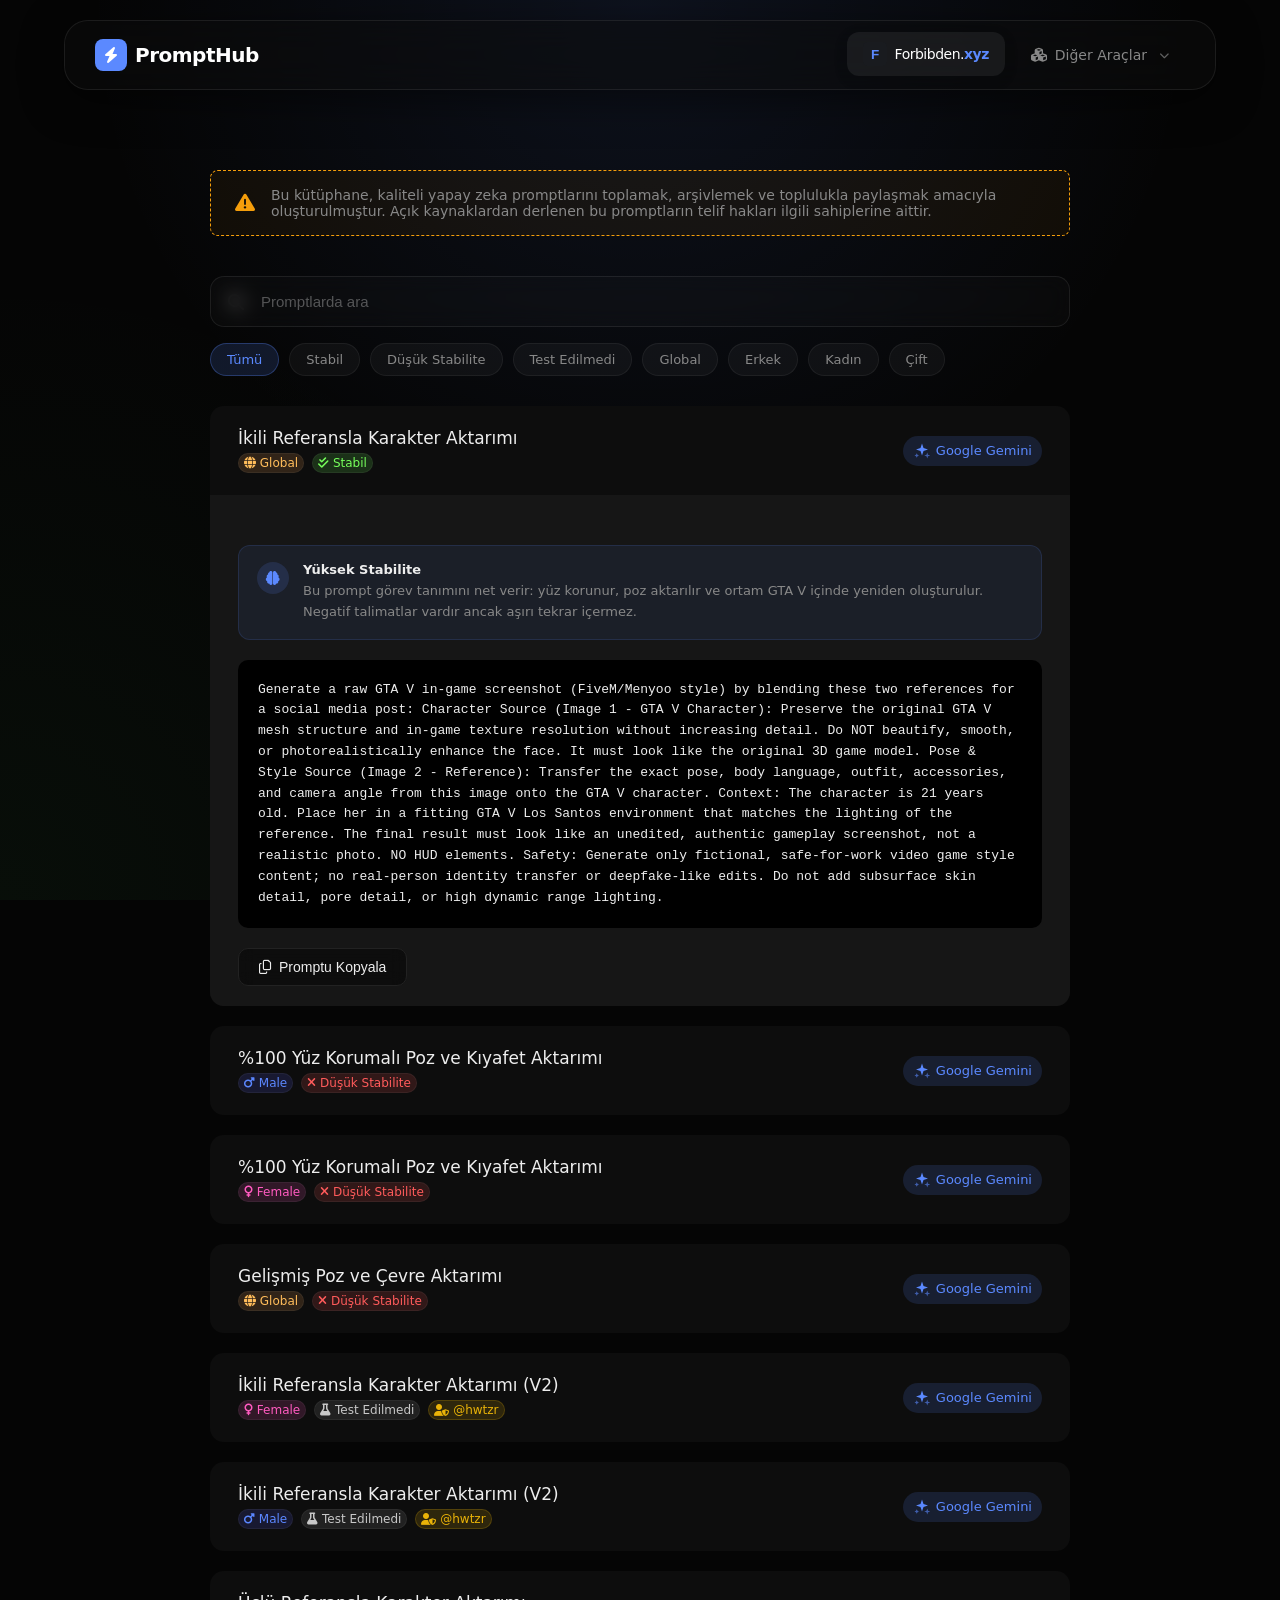
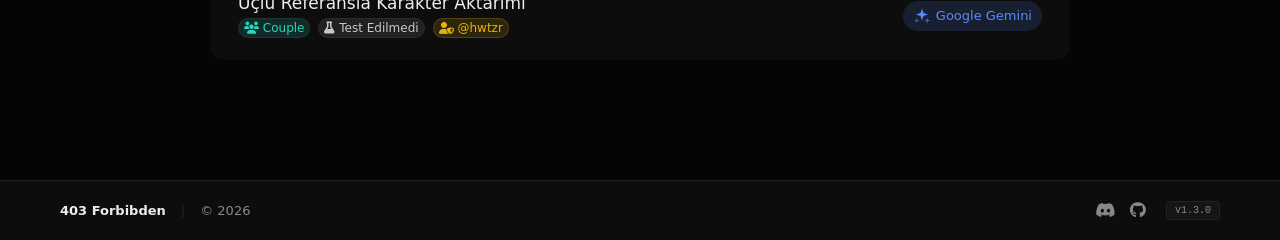
==== commit cd7c1c0b: "V1.3.0 Yayında Yeni eklenen promptlar + Yenilikçi arayüz tasarımı." ====
--- a/pages/ai-library.html
+++ b/pages/ai-library.html
@@ -1,307 +1,934 @@
 <!DOCTYPE html>
 <html lang="tr">
+
 <head>
-<meta charset="UTF-8">
-<title>403forbibden</title>
-<meta name="viewport" content="width=device-width, initial-scale=1.0">
-<meta name="description" content="Stable Diffusion, Midjourney ve AI modelleri için test edilmiş, yüksek stabiliteye sahip prompt kütüphanesi.">
-<link rel="stylesheet" href="https://cdnjs.cloudflare.com/ajax/libs/font-awesome/6.5.0/css/all.min.css">
-<link rel="icon" href="/assets/image/favicon.svg" />    
-<link rel="stylesheet" href="/style.css">
+    <meta charset="UTF-8">
+    <title>403forbibden</title>
+    <meta name="viewport" content="width=device-width, initial-scale=1.0">
+    <meta name="description"
+        content="Stable Diffusion, Midjourney ve AI modelleri için test edilmiş, yüksek stabiliteye sahip prompt kütüphanesi.">
+    <link rel="stylesheet" href="https://cdnjs.cloudflare.com/ajax/libs/font-awesome/6.5.0/css/all.min.css">
+    <link rel="icon" href="/assets/image/favicon.svg" />
+    <link rel="stylesheet" href="/style.css">
 </head>
+
 <body>
 
-<nav class="navbar">
-    <div class="logo-area">
-        <div class="tool-name">
-            <div class="logo-icon"><i class="fa-solid fa-bolt"></i></div>
-            PromptHub
-        </div>
+    <nav class="navbar">
+        <div class="logo-area">
+            <div class="tool-name">
+                <div class="logo-icon"><i class="fa-solid fa-bolt"></i></div>
+                PromptHub
+            </div>
+        </div>
+
+        <div class="nav-links">
+            <a href="/index.html" class="nav-link home">
+                <img src="/assets/image/favicon.svg" alt="Forbibden" class="parent-logo">
+                <span class="parent-text">Forbibden.<strong style="color: var(--accent);">xyz</strong></span>
+            </a>
+            <div class="dropdown">
+                <a href="#" class="nav-link">
+                    <i class="fa-solid fa-cubes"></i> Diğer Araçlar
+                    <i class="fa-solid fa-chevron-down" style="font-size: 10px; margin-left: 4px; opacity: 0.7;"></i>
+                </a>
+
+                <div class="dropdown-menu">
+                    <a href="chat-forge.html" class="dropdown-item">
+                        <div class="dropdown-icon">
+                            <svg width="20" height="20" viewBox="0 0 24 24" fill="none"
+                                xmlns="http://www.w3.org/2000/svg">
+                                <path d="M20 2H4C2.9 2 2 2.9 2 4V22L6 18H20C21.1 18 22 17.1 22 16V4C22 2.9 21.1 2 20 2Z"
+                                    fill="white" stroke="white" stroke-width="1" stroke-linecap="round"
+                                    stroke-linejoin="round" />
+                                <path d="M11 6L14 10H10L13 14" stroke="var(--bg-panel)" stroke-width="2"
+                                    stroke-linecap="round" stroke-linejoin="round" />
+                            </svg>
+                        </div>
+                        <div class="dropdown-text">
+                            <span class="dropdown-title">ChatForge</span>
+                            <span class="dropdown-desc">Sohbet loglarınızı düzenleyin ve RP SS oluşturun.</span>
+                        </div>
+                    </a>
+                </div>
+            </div>
+        </div>
+    </nav>
+
+    <div class="main">
+
+        <div class="disclaimer">
+            <i class="fa-solid fa-triangle-exclamation" style="color: var(--warning); font-size: 20px;"></i>
+            <div>Bu kütüphane, kaliteli yapay zeka promptlarını toplamak, arşivlemek ve toplulukla paylaşmak amacıyla
+                oluşturulmuştur. Açık kaynaklardan derlenen bu promptların telif hakları ilgili sahiplerine aittir.
+            </div>
+        </div>
+
+        <!-- SEARCH & FILTER -->
+        <div class="search-container">
+            <div class="search-box">
+                <i class="fa-solid fa-magnifying-glass"></i>
+                <input type="text" id="promptSearch" class="search-input" placeholder="Promptlarda ara">
+            </div>
+            <div class="filter-chips">
+                <div class="filter-chip active" data-filter="all">Tümü</div>
+                <div class="filter-chip" data-filter="Stabil">Stabil</div>
+                <div class="filter-chip" data-filter="Düşük Stabilite">Düşük Stabilite</div>
+                <div class="filter-chip" data-filter="Test Edilmedi">Test Edilmedi</div>
+                <div class="filter-chip" data-filter="Global">Global</div>
+                <div class="filter-chip" data-filter="Male">Erkek</div>
+                <div class="filter-chip" data-filter="Female">Kadın</div>
+                <div class="filter-chip" data-filter="Couple">Çift</div>
+            </div>
+        </div>
+
+        <!-- STABLE PROMPT (AUTO OPEN) -->
+        <div class="accordion-item">
+            <div class="accordion-header">
+                <div>
+                    <div class="title">İkili Referansla Karakter Aktarımı</div>
+                    <div class="tags">
+                        <div class="tag" style="background-color: rgba(255, 170, 91, 0.15); color: rgb(255, 189, 91);">
+                            <i class="fa-solid fa-globe"></i> Global
+                        </div>
+                        <div class="tag" style="background-color: rgba(110, 255, 91, 0.15); color: rgb(118, 255, 91);">
+                            <i class="fa-solid fa-check-double"></i> Stabil
+                        </div>
+                    </div>
+                </div>
+
+                <div class="meta">
+                    <div class="badge"><svg xmlns="http://www.w3.org/2000/svg" width="18" height="18"
+                            viewBox="0 0 24 24" fill="currentColor">
+                            <path d="M12 2L14 8L20 10L14 12L12 18L10 12L4 10L10 8Z" />
+                            <path d="M19 14L20 17L23 18L20 19L19 22L18 19L15 18L18 17Z" opacity="0.6" />
+                            <path d="M5 15L6 17L8 18L6 19L5 21L4 19L2 18L4 17Z" opacity="0.6" />
+                        </svg>
+                        Google Gemini</div>
+                </div>
+            </div>
+            <div class="accordion-content">
+                <div class="inner">
+                    <div class="info-box success">
+                        <div class="info-icon">
+                            <i class="fa-solid fa-brain"></i>
+                        </div>
+                        <div class="info-content">
+                            <div class="info-title">Yüksek Stabilite</div>
+                            <div class="info-text">
+                                Bu prompt görev tanımını net verir: yüz korunur, poz aktarılır ve ortam GTA V içinde
+                                yeniden oluşturulur. Negatif talimatlar vardır ancak aşırı tekrar içermez.
+                            </div>
+                        </div>
+                    </div>
+                    <div class="code" id="p1">Generate a raw GTA V in-game screenshot (FiveM/Menyoo style) by blending
+                        these two references for a social media post: Character Source (Image 1 - GTA V Character):
+                        Preserve the original GTA V mesh structure and in-game texture resolution without increasing
+                        detail. Do NOT beautify, smooth, or photorealistically enhance the face. It must look like the
+                        original 3D game model. Pose & Style Source (Image 2 - Reference): Transfer the exact pose, body
+                        language, outfit, accessories, and camera angle from this image onto the GTA V character.
+                        Context: The character is 21 years old. Place her in a fitting GTA V Los Santos environment that
+                        matches the lighting of the reference. The final result must look like an unedited, authentic
+                        gameplay screenshot, not a realistic photo. NO HUD elements. Safety: Generate only fictional,
+                        safe-for-work video game style content; no real-person identity transfer or deepfake-like edits.
+                        Do not add subsurface skin detail, pore detail, or high dynamic range lighting.</div>
+                    <button class="btn" onclick="copyPrompt('p1')"><i class="fa-regular fa-copy"></i> Promptu
+                        Kopyala</button>
+                </div>
+            </div>
+        </div>
+
+        <!-- SECOND PROMPT -->
+        <div class="accordion-item">
+            <div class="accordion-header">
+                <div class="title">%100 Yüz Korumalı Poz ve Kıyafet Aktarımı
+                    <div class="tags">
+                        <div class="tag" style="background-color: rgba(91, 94, 255, 0.15); color: rgb(91, 135, 255);"><i
+                                class="fa-solid fa-mars"></i> Male</div>
+                        <div class="tag" style="background-color: rgba(255, 91, 91, 0.15); color: rgb(255, 91, 91);"><i
+                                class="fa-solid fa-xmark"></i> Düşük Stabilite</div>
+                    </div>
+                </div>
+
+                <div class="meta">
+                    <div class="badge"><svg xmlns="http://www.w3.org/2000/svg" width="18" height="18"
+                            viewBox="0 0 24 24" fill="currentColor">
+                            <path d="M12 2L14 8L20 10L14 12L12 18L10 12L4 10L10 8Z" />
+                            <path d="M19 14L20 17L23 18L20 19L19 22L18 19L15 18L18 17Z" opacity="0.6" />
+                            <path d="M5 15L6 17L8 18L6 19L5 21L4 19L2 18L4 17Z" opacity="0.6" />
+                        </svg>
+                        Google Gemini</div>
+                </div>
+            </div>
+            <div class="accordion-content">
+                <div class="inner">
+                    <div class="info-box low">
+                        <div class="info-icon">
+                            <i class="fa-solid fa-brain"></i>
+                        </div>
+                        <div class="info-content">
+                            <div class="info-title">Düşük Stabilite</div>
+                            <div class="info-text">
+                                Bu prompt aşırı katı “%100 identical” ve yoğun negatif talimat içerir. Modelden yüzü
+                                tamamen sabit tutması istenirken aynı zamanda yeni sahne ve poz üretmesi beklenir. Bu
+                                katı kısıtlamalar bazı denemelerde photoreal detay eklenmesine veya yüzün hafif
+                                değişmesine yol açabilir.</div>
+                        </div>
+                    </div>
+                    <div class="code" id="p2">Use ONLY the uploaded GTA V male character’s ORIGINAL FACE and ORIGINAL
+                        HAIR. The character’s face must remain 100% IDENTICAL to the original GTA V face model with
+                        absolutely NO changes of any kind. Do NOT modify, beautify, smooth, enhance, replace, reshape,
+                        blend, stylize, reinterpret, or alter the face in any way. Do NOT change facial structure,
+                        proportions, jawline, nose, lips, eyes, eyebrows, ears, cheekbones, head shape, skull structure,
+                        or any facial detail. Keep the exact GTA V skin texture, skin tone, polygon structure,
+                        imperfections, roughness, and all in-game facial materials exactly as they are. Do NOT improve
+                        skin quality, do NOT remove GTA V graphical artifacts, and do NOT add realism or photorealistic
+                        detail. The hair must remain completely unchanged and identical to the original GTA V hair
+                        model, including haircut, hairline, length, density, texture, and GTA V hair material. If the
+                        character has facial hair, beard, or stubble, it must remain exactly the same with no edits, no
+                        enhancements, no reshaping, and no added detail. Do NOT copy, recreate, reference, imitate, or
+                        blend the real man’s face from the reference image under any circumstances. Do NOT mix facial
+                        features, do NOT introduce realistic human elements, and do NOT transfer facial expressions or
+                        facial details from the reference man. Everything must remain strictly within the original GTA V
+                        graphical style and engine limitations. From the reference man’s photo, take ONLY the pose, body
+                        posture, outfit, clothing pieces, accessories, and jewelry, and recreate them on the GTA V
+                        character while keeping the original GTA V face and hair completely untouched. Do NOT transfer
+                        facial expressions or any facial information from the reference image. The final image must look
+                        exactly like a real in-game screenshot captured directly inside GTA V using Menyoo, RageMP, or
+                        FiveM. Use Rockstar Advanced Game Engine lighting, authentic GTA V shaders, original GTA V
+                        textures, GTA V skin materials, and GTA V hair materials. Maintain hard GTA V shadows, visible
+                        polygon edges, in-game lighting imperfections, and typical GTA V rendering artifacts. Do NOT use
+                        cinematic lighting, Unreal Engine style, ray tracing, hyperrealism, depth-of-field effects, film
+                        grain, motion blur, or real-life photography aesthetics. The background environment is EXTREMELY
+                        IMPORTANT and must be 100% GTA V–accurate. The scene must take place in a recognizable GTA V
+                        world environment such as Los Santos streets, Vespucci Beach, Downtown LS, Mirror Park, a GTA V
+                        parking lot, alleyway, highway, or urban neighborhood. Use only GTA V buildings, roads,
+                        sidewalks, props, vegetation, skybox, and environmental assets. The background must clearly look
+                        like it was rendered inside GTA V, with correct scale, lighting, textures, and world geometry.
+                        Do NOT use real-life locations, real-world photography, Unreal-style environments, or generic
+                        backgrounds. The environment must fully match GTA V’s in-game map, assets, and visual
+                        limitations. The final result must be a GTA V male character with his original, completely
+                        unchanged face and hair, wearing the outfit, accessories, and jewelry from the reference man,
+                        posed the same way, standing inside a fully authentic GTA V environment, and looking exactly
+                        like a raw in-game screenshot taken directly from GTA V without any external rendering or
+                        post-processing.</div>
+                    <button class="btn" onclick="copyPrompt('p2')"><i class="fa-regular fa-copy"></i> Promptu
+                        Kopyala</button>
+                </div>
+            </div>
+        </div>
+
+        <!-- THREE PROMPT -->
+        <div class="accordion-item">
+            <div class="accordion-header">
+                <div class="title">%100 Yüz Korumalı Poz ve Kıyafet Aktarımı
+                    <div class="tags">
+                        <div class="tag"
+                            style="background-color: rgba(255, 91, 192, 0.15); color: rgba(255, 91, 192, 1);"><i
+                                class="fa-solid fa-venus"></i> Female</div>
+                        <div class="tag" style="background-color: rgba(255, 91, 91, 0.15); color: rgb(255, 91, 91);"><i
+                                class="fa-solid fa-xmark"></i> Düşük Stabilite</div>
+                    </div>
+                </div>
+
+                <div class="meta">
+                    <div class="badge"><svg xmlns="http://www.w3.org/2000/svg" width="18" height="18"
+                            viewBox="0 0 24 24" fill="currentColor">
+                            <path d="M12 2L14 8L20 10L14 12L12 18L10 12L4 10L10 8Z" />
+                            <path d="M19 14L20 17L23 18L20 19L19 22L18 19L15 18L18 17Z" opacity="0.6" />
+                            <path d="M5 15L6 17L8 18L6 19L5 21L4 19L2 18L4 17Z" opacity="0.6" />
+                        </svg>
+                        Google Gemini</div>
+                </div>
+            </div>
+            <div class="accordion-content">
+                <div class="inner">
+                    <div class="info-box low">
+                        <div class="info-icon">
+                            <i class="fa-solid fa-brain"></i>
+                        </div>
+                        <div class="info-content">
+                            <div class="info-title">Düşük Stabilite</div>
+                            <div class="info-text">
+                                Bu prompt aşırı katı “%100 identical” ve yoğun negatif talimat içerir. Modelden yüzü
+                                tamamen sabit tutması istenirken aynı zamanda yeni sahne ve poz üretmesi beklenir. Bu
+                                katı kısıtlamalar bazı denemelerde photoreal detay eklenmesine veya yüzün hafif
+                                değişmesine yol açabilir.</div>
+                        </div>
+                    </div>
+                    <div class="code" id="p3">Use ONLY the uploaded GTA V female character’s ORIGINAL FACE and ORIGINAL
+                        HAIR. The character’s face must remain 100% IDENTICAL to the original GTA V face model with
+                        absolutely NO changes of any kind. Do NOT modify, beautify, smooth, enhance, replace, reshape,
+                        blend, stylize, reinterpret, or alter the face in any way. Do NOT change facial structure,
+                        proportions, jawline, nose, lips, eyes, eyebrows, ears, cheekbones, head shape, skull structure,
+                        or any facial detail. Keep the exact GTA V skin texture, skin tone, polygon structure,
+                        imperfections, roughness, and all in-game facial materials exactly as they are. Do NOT improve
+                        skin quality, do NOT remove GTA V graphical artifacts, and do NOT add realism or photorealistic
+                        detail. The hair must remain completely unchanged and identical to the original GTA V hair
+                        model, including haircut, hairline, length, density, texture, and GTA V hair material. If the
+                        character has facial hair, beard, or stubble, it must remain exactly the same with no edits, no
+                        enhancements, no reshaping, and no added detail. Do NOT copy, recreate, reference, imitate, or
+                        blend the real female's face from the reference image under any circumstances. Do NOT mix facial
+                        features, do NOT introduce realistic human elements, and do NOT transfer facial expressions or
+                        facial details from the reference man. Everything must remain strictly within the original GTA V
+                        graphical style and engine limitations. From the reference female's photo, take ONLY the pose,
+                        body posture, outfit, clothing pieces, accessories, and jewelry, and recreate them on the GTA V
+                        character while keeping the original GTA V face and hair completely untouched. Do NOT transfer
+                        facial expressions or any facial information from the reference image. The final image must look
+                        exactly like a real in-game screenshot captured directly inside GTA V using Menyoo, RageMP, or
+                        FiveM. Use Rockstar Advanced Game Engine lighting, authentic GTA V shaders, original GTA V
+                        textures, GTA V skin materials, and GTA V hair materials. Maintain hard GTA V shadows, visible
+                        polygon edges, in-game lighting imperfections, and typical GTA V rendering artifacts. Do NOT use
+                        cinematic lighting, Unreal Engine style, ray tracing, hyperrealism, depth-of-field effects, film
+                        grain, motion blur, or real-life photography aesthetics. The background environment is EXTREMELY
+                        IMPORTANT and must be 100% GTA V–accurate. The scene must take place in a recognizable GTA V
+                        world environment such as Los Santos streets, Vespucci Beach, Downtown LS, Mirror Park, a GTA V
+                        parking lot, alleyway, highway, or urban neighborhood. Use only GTA V buildings, roads,
+                        sidewalks, props, vegetation, skybox, and environmental assets. The background must clearly look
+                        like it was rendered inside GTA V, with correct scale, lighting, textures, and world geometry.
+                        Do NOT use real-life locations, real-world photography, Unreal-style environments, or generic
+                        backgrounds. The environment must fully match GTA V’s in-game map, assets, and visual
+                        limitations.</div>
+                    <button class="btn" onclick="copyPrompt('p3')"><i class="fa-regular fa-copy"></i> Promptu
+                        Kopyala</button>
+                </div>
+            </div>
+        </div>
+
+        <!-- FOUR PROMPT -->
+        <div class="accordion-item">
+            <div class="accordion-header">
+                <div class="title">Gelişmiş Poz ve Çevre Aktarımı
+                    <div class="tags">
+                        <div class="tag" style="background-color: rgba(255, 170, 91, 0.15); color: rgb(255, 189, 91);">
+                            <i class="fa-solid fa-globe"></i> Global
+                        </div>
+                        <div class="tag" style="background-color: rgba(255, 91, 91, 0.15); color: rgb(255, 91, 91);"><i
+                                class="fa-solid fa-xmark"></i> Düşük Stabilite</div>
+                    </div>
+                </div>
+
+                <div class="meta">
+                    <div class="badge"><svg xmlns="http://www.w3.org/2000/svg" width="18" height="18"
+                            viewBox="0 0 24 24" fill="currentColor">
+                            <path d="M12 2L14 8L20 10L14 12L12 18L10 12L4 10L10 8Z" />
+                            <path d="M19 14L20 17L23 18L20 19L19 22L18 19L15 18L18 17Z" opacity="0.6" />
+                            <path d="M5 15L6 17L8 18L6 19L5 21L4 19L2 18L4 17Z" opacity="0.6" />
+                        </svg>
+                        Google Gemini</div>
+                </div>
+            </div>
+            <div class="accordion-content">
+                <div class="inner">
+                    <div class="info-box low">
+                        <div class="info-icon">
+                            <i class="fa-solid fa-brain"></i>
+                        </div>
+                        <div class="info-content">
+                            <div class="info-title">Düşük Stabilite</div>
+                            <div class="info-text">
+                                <p>Yapılandırılmış ve teknik olarak net olsa da çok fazla engine ve stil kısıtlaması
+                                    içerir. Model bazı denemelerde photorealistik eğilime kayabilir veya sahneyi fazla
+                                    sadeleştirebilir. Özellikle “full synthetic recreation” talebi bazı varyasyonlarda
+                                    tutarsız sonuç üretebilir.</p>
+                            </div>
+                        </div>
+                    </div>
+                    <div class="code" id="p4">{
+                        "ABSOLUTE_OVERRIDE_RULE": { "priority": "HIGHEST", "instruction": "The uploaded reference image
+                        MUST NOT be reused, traced, filtered, color-graded, or partially preserved in any way. Reusing
+                        original pixels is a hard failure.", "failure_condition": "If the output resembles the original
+                        photo at pixel, texture, or facial-detail level, the result is INVALID." },
+                        "SOURCE_IMAGE_POLICY": { "usage": "Use the reference image ONLY as a spatial and compositional
+                        blueprint.", "explicit_prohibition": [ "No image-to-image stylization", "No photo-based
+                        rendering", "No facial identity transfer", "No texture sampling from the photo" ] },
+                        "TASK_DEFINITION": { "objective": "Reconstruct the entire scene from scratch as if it were
+                        captured inside the Grand Theft Auto V game engine.", "method": "Full synthetic 3D recreation
+                        using polygonal meshes, baked textures, and game-engine lighting." },
+                        "STYLE_AND_ENGINE_CONSTRAINTS": { "engine": "GTA V RAGE Engine (2013–2015 era)",
+                        "visual_identity": [ "Clearly polygonal character models", "Game-engine skin shaders (slightly
+                        waxy, non-photoreal)", "Repeating environment textures with visible tiling", "LOD-style geometry
+                        simplification" ], "strictly_avoid": [ "Photorealism", "AI-upscaled realism", "Cinematic CGI
+                        renders", "Photo-like skin pores or cloth fibers" ] },
+                        "CHARACTER_RECONSTRUCTION_RULES": { "identity": "Characters must resemble generic GTA V NPCs or
+                        protagonists, NOT the real person.", "pose_and_blocking": "Match pose, body orientation, and
+                        relative positioning only.", "face_rule": "Faces must look like GTA NPC meshes — simplified
+                        topology, not real human likeness." },
+                        "ENVIRONMENT_TRANSLATION": { "world": "Los Santos equivalent environment only.",
+                        "object_mapping_examples": { "smartphone": "in-game iFruit phone prop", "street": "GTA asphalt
+                        texture with decals", "buildings": "Los Santos modular architecture assets", "vegetation": "GTA
+                        V foliage system" }, "background_rule": "The background must look like an open-world game map,
+                        not a photographed city." },
+                        "LIGHTING_AND_RENDERING": { "lighting_model": "Real-time GTA V lighting and shadow system",
+                        "atmosphere": "Subtle in-game haze and distance fog", "camera": "Standard third-person or
+                        free-roam gameplay camera" },
+                        "OUTPUT_SPECIFICATION": { "format": "4K in-game screenshot look", "ui": "NO HUD, NO minimap, NO
+                        UI", "focus": "Gameplay-level sharpness, visible textures, no cinematic blur" },
+                        "NEGATIVE_PROMPT": [ "Original photo preserved", "Filtered photograph", "Same face as
+                        reference", "Hyper-real skin", "Cinematic movie still", "AI photo realism", "Loading screen
+                        illustration", "Concept art painting style" ]
+                        }</div>
+                    <button class="btn" onclick="copyPrompt('p4')"><i class="fa-regular fa-copy"></i> Promptu
+                        Kopyala</button>
+                </div>
+            </div>
+        </div>
+
+        <!-- FIVE PROMPT -->
+        <div class="accordion-item">
+            <div class="accordion-header">
+                <div class="title">İkili Referansla Karakter Aktarımı (V2)
+                    <div class="tags">
+                        <div class="tag" style="background-color: rgba(255, 91, 192, 0.15); color: rgb(255, 91, 192);">
+                            <i class="fa-solid fa-venus"></i> Female
+                        </div>
+                        <div class="tag"
+                            style="background-color: rgba(150, 150, 150, 0.15); color: rgb(200, 200, 200);">
+                            <i class="fa-solid fa-flask"></i> Test Edilmedi
+                        </div>
+                        <a href="https://forum-tr.gta.world/index.php?/profile/1188-hwtzr/" target="_blank"
+                            style="text-decoration: none;">
+                            <div class="tag"
+                                style="background-color: rgba(234, 179, 8, 0.15); color: rgb(234, 179, 8); border-color: rgba(234, 179, 8, 0.2);">
+                                <i class="fa-solid fa-user-shield"></i> @hwtzr
+                            </div>
+                        </a>
+                    </div>
+                </div>
+
+                <div class="meta">
+                    <div class="badge"><svg xmlns="http://www.w3.org/2000/svg" width="18" height="18"
+                            viewBox="0 0 24 24" fill="currentColor">
+                            <path d="M12 2L14 8L20 10L14 12L12 18L10 12L4 10L10 8Z" />
+                            <path d="M19 14L20 17L23 18L20 19L19 22L18 19L15 18L18 17Z" opacity="0.6" />
+                            <path d="M5 15L6 17L8 18L6 19L5 21L4 19L2 18L4 17Z" opacity="0.6" />
+                        </svg> Google Gemini</div>
+                </div>
+            </div>
+            <div class="accordion-content">
+                <div class="inner">
+                    <div class="info-box" style="background-color: rgba(150, 150, 150, 0.1); border-left-color: #888;">
+                        <div class="info-icon" style="color: #888;"><i class="fa-solid fa-flask"></i></div>
+                        <div class="info-content">
+                            <div class="info-title">Test Edilmedi</div>
+                            <div class="info-text">Bu prompt henüz tarafımızca test edilmemiştir. Çıktıların kalitesi ve
+                                sahne tutarlılığı kullandığınız yapay zeka modeline göre değişkenlik gösterebilir,
+                                beklenmedik sonuçlarla karşılaşabilirsiniz.</div>
+                        </div>
+                    </div>
+                    <div class="code" id="p5">[1. CORE MANDATE & INPUT DEFINITION]
+                        - I am providing two reference images. You *MUST* merge them to create a single, *100%
+                        authentic*, GTA V in-game screenshot. The subject in the *generated* image is an entirely fully
+                        textured video game character (NPC/Pedestrian) belonging to the GTA V RAGE Engine universe. She
+                        is *NOT* a real human. Do *NOT* apply real-world human likeness parameters.
+                        - IMAGE 1 (Identity Reference): This image provides the exact female GTA V character face, skin
+                        marks map, skin texture, and hair. This is your *absolute identity baseline*.
+                        - IMAGE 2 (Scene Reference): This image provides the body pose, camera angle, outfit silhouette,
+                        background environment, lighting, and the *INTENT* of the facial expression.
+                        - You *MUST* render the final output strictly as a GTA V in-game screenshot, utilizing an
+                        advanced in-game graphics preset. The final image must look exactly like a direct gameplay
+                        screenshot or in-game photo mode capture, using the RAGE engine's lighting capabilities. Adapt
+                        the specific lighting direction, shadows, and atmospheric mood from Image 2 using GTA V's
+                        in-game dynamic lighting and volumetric effects.
+
+                        [2. CHARACTER RIGGING & FACIAL INTEGRITY]
+                        - Facial Features: Keep the exact facial structure, jawline, nose, lips, eyes, and eyebrows of
+                        Image 1. *LOCK* the sacred, fixed bone structure of Image 1, including the exact eye-socket
+                        distance, nose bridge, jawline shape, and lip volume. Do *NOT* alter her fundamental female
+                        facial anatomy. Do not beautify, alter, or change her identity in any way.
+                        - Expressions: Adapt the facial expression from Image 2 *ONLY* superficially (e.g., a smile or
+                        blink), without altering the core bone structure or identity of Image 1. When adapting
+                        expressions, the eyebrows *MUST NOT* morph or warp; they must retain the exact architectural
+                        form of Image 1. You are *explicitly forbidden* from copying the overall face shape, eyebrow
+                        style, or bone structure (cheeks, nose, jaw) from Image 2.
+                        - Hair: Maintain the exact hairstyle, volume, color, and hairline from Image 1. Retain the exact
+                        GTA V hair textures and game-rendered hair meshes.
+                        - Eyebrows: Strictly maintain the exact thickness, arch, and texture of the eyebrows from Image
+                        1.
+                        - Skin Details: Use game-appropriate skin shaders and retain the exact GTA V skin textures from
+                        Image 1. *Strictly match* the exact skin condition of Image 1. *IF* Image 1 has a clear
+                        complexion without freckles or marks, the final character *MUST* also have perfectly clear skin
+                        without any added blemishes. *ONLY IF* Image 1 has visible skin marks (freckles, moles, scars),
+                        you must preserve their exact density and pattern. *Absolutely no* glossy, smooth, or plastic
+                        CGI skin. Skin *MUST* strictly be rendered utilizing clean, high-quality RAGE Engine ped
+                        shaders. Avoid real-world photographic pores.
+                        - Tattoos & Body Marks: *Strictly match* the body art of Image 1. If Image 1 has clear skin, the
+                        final character must also have clear skin, completely ignoring any tattoos present in Image 2.
+
+                        [3. POSE, CAMERA & COMPOSITION LOCK]
+                        - Subject Kinematics & Placement: Replicate the exact body posture, head orientation, and hand
+                        gestures *strictly* from Image 2. The main character must occupy the exact same space, scale,
+                        and proportions within the frame.
+                        - Camera Parameters: Match the camera angle, tilt, focal length (distance), and perspective of
+                        Image 2 *perfectly*. The overall visual balance and framing must remain *strictly identical* to
+                        the reference photo.
+                        - Compositional Integrity: Ensure the vertical (portrait) framing is maintained, keeping the
+                        character-to-environment ratio *exactly* as seen in Image 2.
+
+                        [4. WORLD CONVERSION & ENVIRONMENTAL LOGIC]
+                        - Environment & Asset Transformation: Convert the entire background into a *100% accurate* GTA V
+                        in-game environment. Keep the original scene layout, but replace all real-world buildings,
+                        roads, vegetation, vehicles, and props with typical GTA V 3D assets.
+                        - Conditional Backgrounds: *IF* Image 2 features a solid color, plain, or clean studio
+                        background, *KEEP* the background plain and do not add environmental props.
+                        - Foreground Assets & Wardrobe: All clothing worn by the main character, as well as any
+                        personal/handheld items (glasses, jewelry, phones, bags, weapons), *MUST* be converted into
+                        standard GTA V lore-friendly 3D assets. Strip away real-world photographic fabric textures and
+                        replace them with generic game-engine meshes and GTA V cloth/metal shaders.
+                        - Lighting & Depth Adaptation: Adapt the original lighting direction and shadows from Image 2,
+                        but process them *strictly* through the RAGE engine's aesthetic. Utilize dynamic in-game ambient
+                        occlusion and contrast to create volume and depth.
+                        - Game Asset Crowds: Any background characters *MUST* strictly replicate the *exact number and
+                        placement* of figures explicitly visible in Image 2. *IF* Image 2 features *ONLY the main
+                        character*, the generated output *MUST NOT* add any extraneous figures, NPCs, or crowds. If
+                        present, they must have the typical game-engine look (typical game-engine LOD (Level of Detail)
+                        meshes and standard GTA V ped shaders). *Absolutely NO* photorealistic humans in the background.
+
+                        [5. NEGATIVE CONSTRAINTS & EXCLUSIONS]
+                        - *NO* Face Drift: Absolutely *NO* copying of the facial bone structure, jawline shape, nose
+                        type, eye-socket distance, or cheekbone height from Image 2. The anatomical identity must remain
+                        *100% anchored* to Image 1.
+                        - *NO* Photorealism: Do *NOT* use real-world photographic skin pores, fine facial hair realism,
+                        photographic lens flares, or DSLR bokeh effects. No 8k cinematic CGI or photographic textures.
+                        - *NO* Stylization Errors: Absolutely *NO* black outlines (cel-shading style) around characters
+                        or objects. No cartoonish filters, no sketches, and no artistic oil painting styles.
+                        - *NO* Hybrid Assets: Do *NOT* use photorealistic props in the scene. No highly detailed fabric
+                        weaves that look like high-res photography.
+                        - *NO* Degradation: No PS2/PS1 era low-polygon models, no intentional pixelation, and no
+                        "glitch" effects unless naturally occurring in high-end GTA V rendering.
+                        - *NO* *Unwanted* Background Characters: Absolutely *NO* adding extraneous NPCs, pedestrians, or
+                        crowds that are *not explicitly present* in Image 2. *NO* hallucinating extra people into the
+                        scene.
+                        - *NO* UI or HUD: *Strictly NO* in-game HUD elements, no Snapmatic icons, no watermarks, no
+                        social media text/likes, no usernames, and no borders or letterboxing. The image must be a
+                        clean, direct frame.
+
+                        [6. FINAL OUTPUT SPECIFICATIONS]
+                        - Aspect Ratio: Deliver the output in a vertical (portrait) 9:16 or 2:3 aspect ratio.
+                        - Clean Output Verification: The final image must be *100% clean*. No text, no icons, no
+                        watermarks, and no technical artifacts.
+                        - Image Quality & Clarity: High-resolution gameplay capture. The image should be crisp but
+                        retain the slight rendering imperfections typical of a real-time game engine screenshot. The
+                        resulting image must convincingly look like an *unaltered*, high-end screenshot taken directly
+                        by a player within the active GTA V game world.</div>
+                    <button class="btn" onclick="copyPrompt('p5')"><i class="fa-regular fa-copy"></i> Promptu
+                        Kopyala</button>
+                </div>
+            </div>
+        </div>
+
+        <!-- SIX PROMPT -->
+        <div class="accordion-item">
+            <div class="accordion-header">
+                <div class="title">İkili Referansla Karakter Aktarımı (V2)
+                    <div class="tags">
+                        <div class="tag" style="background-color: rgba(91, 94, 255, 0.15); color: rgb(91, 135, 255);">
+                            <i class="fa-solid fa-mars"></i> Male
+                        </div>
+                        <div class="tag"
+                            style="background-color: rgba(150, 150, 150, 0.15); color: rgb(200, 200, 200);">
+                            <i class="fa-solid fa-flask"></i> Test Edilmedi
+                        </div>
+                        <a href="https://forum-tr.gta.world/index.php?/profile/1188-hwtzr/" target="_blank"
+                            style="text-decoration: none;">
+                            <div class="tag"
+                                style="background-color: rgba(234, 179, 8, 0.15); color: rgb(234, 179, 8); border-color: rgba(234, 179, 8, 0.2);">
+                                <i class="fa-solid fa-user-shield"></i> @hwtzr
+                            </div>
+                        </a>
+                    </div>
+                </div>
+
+                <div class="meta">
+                    <div class="badge"><svg xmlns="http://www.w3.org/2000/svg" width="18" height="18"
+                            viewBox="0 0 24 24" fill="currentColor">
+                            <path d="M12 2L14 8L20 10L14 12L12 18L10 12L4 10L10 8Z" />
+                            <path d="M19 14L20 17L23 18L20 19L19 22L18 19L15 18L18 17Z" opacity="0.6" />
+                            <path d="M5 15L6 17L8 18L6 19L5 21L4 19L2 18L4 17Z" opacity="0.6" />
+                        </svg> Google Gemini</div>
+                </div>
+            </div>
+            <div class="accordion-content">
+                <div class="inner">
+                    <div class="info-box" style="background-color: rgba(150, 150, 150, 0.1); border-left-color: #888;">
+                        <div class="info-icon" style="color: #888;"><i class="fa-solid fa-flask"></i></div>
+                        <div class="info-content">
+                            <div class="info-title">Test Edilmedi</div>
+                            <div class="info-text">Bu prompt henüz tarafımızca test edilmemiştir. Çıktıların kalitesi ve
+                                sahne tutarlılığı kullandığınız yapay zeka modeline göre değişkenlik gösterebilir,
+                                beklenmedik sonuçlarla karşılaşabilirsiniz.</div>
+                        </div>
+                    </div>
+                    <div class="code" id="p6">[1. CORE MANDATE & INPUT DEFINITION]
+                        - I am providing two reference images. You *MUST* merge them to create a single, *100%
+                        authentic*, GTA V in-game screenshot. The subject in the *generated* image is an entirely fully
+                        textured video game character (NPC/Pedestrian) belonging to the GTA V RAGE Engine universe. He
+                        is *NOT* a real human. Do *NOT* apply real-world human likeness parameters.
+                        - IMAGE 1 (Identity Reference): This image provides the exact male GTA V character face, skin
+                        marks map, skin texture, and hair. This is your *absolute identity baseline*.
+                        - IMAGE 2 (Scene Reference): This image provides the body pose, camera angle, outfit silhouette,
+                        background environment, lighting, and the *INTENT* of the facial expression.
+                        - You *MUST* render the final output strictly as a GTA V in-game screenshot, utilizing an
+                        advanced in-game graphics preset. The final image must look exactly like a direct gameplay
+                        screenshot or in-game photo mode capture, using the RAGE engine's lighting capabilities. Adapt
+                        the specific lighting direction, shadows, and atmospheric mood from Image 2 using GTA V's
+                        in-game dynamic lighting and volumetric effects.
+
+                        [2. CHARACTER RIGGING & FACIAL INTEGRITY]
+                        - Facial Features: Keep the exact facial structure, jawline, nose, lips, eyes, and eyebrows of
+                        Image 1. *LOCK* the sacred, fixed bone structure of Image 1, including the exact eye-socket
+                        distance, nose bridge, jawline shape, and lip volume. Do *NOT* alter his fundamental male facial
+                        anatomy. Do not beautify, alter, or change his identity in any way.
+                        - Expressions: Adapt the facial expression from Image 2 *ONLY* superficially (e.g., a smile or
+                        blink), without altering the core bone structure or identity of Image 1. You are *explicitly
+                        forbidden* from copying the overall face shape, eyebrow style, or bone structure (cheeks, nose,
+                        jaw) from Image 2.
+                        - Hair & Facial Hair: Maintain the exact hairstyle, beard/stubble, volume, color, and hairline
+                        from Image 1. Retain the exact GTA V hair textures and game-rendered hair meshes.
+                        - Eyebrows: Strictly maintain the exact thickness, arch, and texture of the eyebrows from Image
+                        1.
+                        - Skin Details: Use game-appropriate skin shaders and retain the exact GTA V skin textures from
+                        Image 1. *Strictly match* the exact skin condition of Image 1. *IF* Image 1 has a clear
+                        complexion without freckles or marks, the final character *MUST* also have perfectly clear skin
+                        without any added blemishes. *ONLY IF* Image 1 has visible skin marks (freckles, moles, scars),
+                        you must preserve their exact density and pattern. *Absolutely no* glossy, smooth, or plastic
+                        CGI skin. Skin *MUST* strictly be rendered utilizing clean, high-quality RAGE Engine ped
+                        shaders. Avoid real-world photographic pores.
+                        - Tattoos & Body Marks: *Strictly match* the body art of Image 1. If Image 1 has clear skin, the
+                        final character must also have clear skin, completely ignoring any tattoos present in Image 2.
+
+                        [3. POSE, CAMERA & COMPOSITION LOCK]
+                        - Subject Kinematics & Placement: Replicate the exact body posture, head orientation, and hand
+                        gestures *strictly* from Image 2. The main character must occupy the exact same space, scale,
+                        and proportions within the frame.
+                        - Camera Parameters: Match the camera angle, tilt, focal length (distance), and perspective of
+                        Image 2 *perfectly*. The overall visual balance and framing must remain *strictly identical* to
+                        the reference photo.
+                        - Compositional Integrity: Ensure the vertical (portrait) framing is maintained, keeping the
+                        character-to-environment ratio *exactly* as seen in Image 2.
+
+                        [4. WORLD CONVERSION & ENVIRONMENTAL LOGIC]
+                        - Environment & Asset Transformation: Convert the entire background into a *100% accurate* GTA V
+                        in-game environment. Keep the original scene layout, but replace all real-world buildings,
+                        roads, vegetation, vehicles, and props with typical GTA V 3D assets.
+                        - Conditional Backgrounds: *IF* Image 2 features a solid color, plain, or clean studio
+                        background, *KEEP* the background plain and do not add environmental props.
+                        - Foreground Assets & Wardrobe: All clothing worn by the main character, as well as any
+                        personal/handheld items (glasses, jewelry, phones, bags, weapons), *MUST* be converted into
+                        standard GTA V lore-friendly 3D assets. Strip away real-world photographic fabric textures and
+                        replace them with generic game-engine meshes and GTA V cloth/metal shaders.
+                        - Lighting & Depth Adaptation: Adapt the original lighting direction and shadows from Image 2,
+                        but process them *strictly* through the RAGE engine's aesthetic. Utilize dynamic in-game ambient
+                        occlusion and contrast to create volume and depth.
+                        - Game Asset Crowds: Any background characters *MUST* strictly replicate the *exact number and
+                        placement* of figures explicitly visible in Image 2. *IF* Image 2 features *ONLY the main
+                        character*, the generated output *MUST NOT* add any extraneous figures, NPCs, or crowds. If
+                        present, they must have the typical game-engine look (typical game-engine LOD (Level of Detail)
+                        meshes and standard GTA V ped shaders). *Absolutely NO* photorealistic humans in the background.
+
+                        [5. NEGATIVE CONSTRAINTS & EXCLUSIONS]
+                        - *NO* Face Drift: Absolutely *NO* copying of the facial bone structure, jawline shape, nose
+                        type, eye-socket distance, or cheekbone height from Image 2. The anatomical identity must remain
+                        *100% anchored* to Image 1.
+                        - *NO* Photorealism: Do *NOT* use real-world photographic skin pores, fine facial hair realism,
+                        photographic lens flares, or DSLR bokeh effects. No 8k cinematic CGI or photographic textures.
+                        - *NO* Stylization Errors: Absolutely *NO* black outlines (cel-shading style) around characters
+                        or objects. No cartoonish filters, no sketches, and no artistic oil painting styles.
+                        - *NO* Hybrid Assets: Do *NOT* use photorealistic props in the scene. No highly detailed fabric
+                        weaves that look like high-res photography.
+                        - *NO* Degradation: No PS2/PS1 era low-polygon models, no intentional pixelation, and no
+                        "glitch" effects unless naturally occurring in high-end GTA V rendering.
+                        - *NO* *Unwanted* Background Characters: Absolutely *NO* adding extraneous NPCs, pedestrians, or
+                        crowds that are *not explicitly present* in Image 2. *NO* hallucinating extra people into the
+                        scene.
+                        - *NO* UI or HUD: *Strictly NO* in-game HUD elements, no Snapmatic icons, no watermarks, no
+                        social media text/likes, no usernames, and no borders or letterboxing. The image must be a
+                        clean, direct frame.
+
+                        [6. FINAL OUTPUT SPECIFICATIONS]
+                        - Aspect Ratio: Deliver the output in a vertical (portrait) 9:16 or 2:3 aspect ratio.
+                        - Clean Output Verification: The final image must be *100% clean*. No text, no icons, no
+                        watermarks, and no technical artifacts.
+                        - Image Quality & Clarity: High-resolution gameplay capture. The image should be crisp but
+                        retain the slight rendering imperfections typical of a real-time game engine screenshot. The
+                        resulting image must convincingly look like an *unaltered*, high-end screenshot taken directly
+                        by a player within the active GTA V game world.</div>
+                    <button class="btn" onclick="copyPrompt('p6')"><i class="fa-regular fa-copy"></i> Promptu
+                        Kopyala</button>
+                </div>
+            </div>
+        </div>
+
+        <!-- SEVEN PROMPT -->
+        <div class="accordion-item">
+            <div class="accordion-header">
+                <div class="title">Üçlü Referansla Karakter Aktarımı
+                    <div class="tags">
+                        <div class="tag" style="background-color: rgba(45, 212, 191, 0.15); color: rgb(45, 212, 191);">
+                            <i class="fa-solid fa-users"></i> Couple
+                        </div>
+                        <div class="tag"
+                            style="background-color: rgba(150, 150, 150, 0.15); color: rgb(200, 200, 200);">
+                            <i class="fa-solid fa-flask"></i> Test Edilmedi
+                        </div>
+                        <a href="https://forum-tr.gta.world/index.php?/profile/1188-hwtzr/" target="_blank"
+                            style="text-decoration: none;">
+                            <div class="tag"
+                                style="background-color: rgba(234, 179, 8, 0.15); color: rgb(234, 179, 8); border-color: rgba(234, 179, 8, 0.2);">
+                                <i class="fa-solid fa-user-shield"></i> @hwtzr
+                            </div>
+                        </a>
+                    </div>
+                </div>
+
+                <div class="meta">
+                    <div class="badge"><svg xmlns="http://www.w3.org/2000/svg" width="18" height="18"
+                            viewBox="0 0 24 24" fill="currentColor">
+                            <path d="M12 2L14 8L20 10L14 12L12 18L10 12L4 10L10 8Z" />
+                            <path d="M19 14L20 17L23 18L20 19L19 22L18 19L15 18L18 17Z" opacity="0.6" />
+                            <path d="M5 15L6 17L8 18L6 19L5 21L4 19L2 18L4 17Z" opacity="0.6" />
+                        </svg> Google Gemini</div>
+                </div>
+            </div>
+            <div class="accordion-content">
+                <div class="inner">
+                    <div class="info-box" style="background-color: rgba(150, 150, 150, 0.1); border-left-color: #888;">
+                        <div class="info-icon" style="color: #888;"><i class="fa-solid fa-flask"></i></div>
+                        <div class="info-content">
+                            <div class="info-title">Test Edilmedi</div>
+                            <div class="info-text">Bu prompt henüz tarafımızca test edilmemiştir. Çıktıların kalitesi ve
+                                sahne tutarlılığı kullandığınız yapay zeka modeline göre değişkenlik gösterebilir,
+                                beklenmedik sonuçlarla karşılaşabilirsiniz.</div>
+                        </div>
+                    </div>
+                    <div class="code" id="p7">[1. CORE MANDATE & INPUT DEFINITION]
+                        - I am providing three reference images. You *MUST* merge them to create a single, *100%
+                        authentic*, GTA V in-game screenshot featuring a couple. The subjects in the *generated* image
+                        are entirely fully textured video game characters (NPCs/Pedestrians) belonging to the GTA V RAGE
+                        Engine universe. They are *NOT* real humans. Do *NOT* apply real-world human likeness
+                        parameters.
+                        - IMAGE 1 (Identity Reference A): This image provides the exact GTA V character face, skin marks
+                        map, skin texture, and hair for the FIRST character (placed on the LEFT). This is your *absolute
+                        identity baseline* for Character A.
+                        - IMAGE 2 (Identity Reference B): This image provides the exact GTA V character face, skin marks
+                        map, skin texture, and hair for the SECOND character (placed on the RIGHT). This is your
+                        *absolute identity baseline* for Character B.
+                        - IMAGE 3 (Scene Reference): This image provides the physical interaction, body poses for both
+                        subjects, camera angle, outfit silhouettes, background environment, lighting, and the *INTENT*
+                        of their facial expressions.
+                        - You *MUST* render the final output strictly as a GTA V in-game screenshot, utilizing an
+                        advanced in-game graphics preset. The final image must look exactly like a direct gameplay
+                        screenshot or in-game photo mode capture, using the RAGE engine's lighting capabilities. Adapt
+                        the specific lighting direction, shadows, and atmospheric mood from Image 3 using GTA V's
+                        in-game dynamic lighting and volumetric effects.
+
+                        [2. CHARACTER RIGGING & FACIAL INTEGRITY]
+                        - Facial Features: Keep the exact facial structures, jawlines, noses, lips, eyes, and eyebrows
+                        of Image 1 (for Character A) and Image 2 (for Character B). *LOCK* their sacred, fixed bone
+                        structures, including exact eye-socket distances, nose bridges, jawline shapes, and lip volumes.
+                        Do *NOT* alter their fundamental facial anatomies. Do not beautify, alter, or change their
+                        individual identities, and *absolutely do NOT* blend or morph their faces together.
+                        - Expressions: Adapt the facial expressions from Image 3 *ONLY* superficially (e.g., a smile or
+                        blink), without altering the core bone structures or identities of Image 1 and Image 2. You are
+                        *explicitly forbidden* from copying the overall face shapes, eyebrow styles, or bone structures
+                        (cheeks, nose, jaw) of the subjects in Image 3.
+                        - Hair: Maintain the exact hairstyles, volume, colors, and hairlines strictly from Image 1 and
+                        Image 2 for their respective characters. Retain the exact GTA V hair textures and game-rendered
+                        hair meshes.
+                        - Eyebrows: Strictly maintain the exact thickness, arch, and texture of the eyebrows from Image
+                        1 (for Character A) and Image 2 (for Character B).
+                        - Skin Details: Use game-appropriate skin shaders and retain the exact GTA V skin textures from
+                        Image 1 and Image 2. *Strictly match* their respective skin conditions. *IF* a reference image
+                        has a clear complexion without freckles or marks, that specific character *MUST* also have
+                        perfectly clear skin without any added blemishes. *ONLY IF* a reference image has visible skin
+                        marks (freckles, moles, scars), you must preserve their exact density and pattern. *Absolutely
+                        no* glossy, smooth, or plastic CGI skin. Skin *MUST* strictly be rendered utilizing clean,
+                        high-quality RAGE Engine ped shaders. Avoid real-world photographic pores.
+                        - Tattoos & Body Marks: *Strictly match* the body art of Image 1 and Image 2. If a reference
+                        image has clear skin, that corresponding character must also have clear skin, completely
+                        ignoring any tattoos present on the subjects in Image 3.
+
+                        [3. POSE, CAMERA & COMPOSITION LOCK]
+                        - Subject Kinematics & Placement: Replicate the exact body postures, physical interaction, head
+                        orientations, and hand gestures *strictly* from Image 3. Both characters must occupy the exact
+                        same space, scale, and proportions within the frame.
+                        - Camera Parameters: Match the camera angle, tilt, focal length (distance), and perspective of
+                        Image 3 *perfectly*. The overall visual balance and framing must remain *strictly identical* to
+                        the reference photo.
+                        - Compositional Integrity: Ensure the vertical (portrait) framing is maintained, keeping the
+                        characters-to-environment ratio *exactly* as seen in Image 3.
+
+                        [4. WORLD CONVERSION & ENVIRONMENTAL LOGIC]
+                        - Environment & Asset Transformation: Convert the entire background into a *100% accurate* GTA V
+                        in-game environment. Keep the original scene layout, but replace all real-world buildings,
+                        roads, vegetation, vehicles, and props with typical GTA V 3D assets.
+                        - Conditional Backgrounds: *IF* Image 3 features a solid color, plain, or clean studio
+                        background, *KEEP* the background plain and do not add environmental props.
+                        - Foreground Assets & Wardrobe: All clothing worn by both main characters, as well as any
+                        personal/handheld items (glasses, jewelry, phones, bags, weapons), *MUST* be converted into
+                        standard GTA V lore-friendly 3D assets. Strip away real-world photographic fabric textures and
+                        replace them with generic game-engine meshes and GTA V cloth/metal shaders.
+                        - Lighting & Depth Adaptation: Adapt the original lighting direction and shadows from Image 3,
+                        but process them *strictly* through the RAGE engine's aesthetic. Utilize dynamic in-game ambient
+                        occlusion and contrast to create volume and depth.
+                        - Game Asset Crowds: Any background characters *MUST* strictly replicate the *exact number and
+                        placement* of figures explicitly visible in Image 3. *IF* Image 3 features *ONLY the main
+                        couple*, the generated output *MUST NOT* add any extraneous figures, NPCs, or crowds. If
+                        present, they must have the typical game-engine look (typical game-engine LOD meshes and
+                        standard GTA V ped shaders). *Absolutely NO* photorealistic humans in the background.
+
+                        [5. NEGATIVE CONSTRAINTS & EXCLUSIONS]
+                        - *NO* Face Drift or Swapping: Absolutely *NO* copying of the facial bone structures, jawline
+                        shapes, nose types, or cheekbone heights from Image 3. The anatomical identities must remain
+                        *100% anchored* to Image 1 (Character A) and Image 2 (Character B). *NO* mixing the identities
+                        of the two reference characters.
+                        - *NO* Photorealism: Do *NOT* use real-world photographic skin pores, fine facial hair realism,
+                        photographic lens flares, or DSLR bokeh effects. No 8k cinematic CGI or photographic textures.
+                        - *NO* Stylization Errors: Absolutely *NO* black outlines (cel-shading style) around characters
+                        or objects. No cartoonish filters, no sketches, and no artistic oil painting styles.
+                        - *NO* Hybrid Assets: Do *NOT* use photorealistic props in the scene. No highly detailed fabric
+                        weaves that look like high-res photography.
+                        - *NO* Degradation: No PS2/PS1 era low-polygon models, no intentional pixelation, and no
+                        "glitch" effects unless naturally occurring in high-end GTA V rendering.
+                        - *NO* *Unwanted* Background Characters: Absolutely *NO* adding extraneous NPCs, pedestrians, or
+                        crowds that are *not explicitly present* in Image 3. *NO* hallucinating extra people into the
+                        scene.
+                        - *NO* UI or HUD: *Strictly NO* in-game HUD elements, no Snapmatic icons, no watermarks, no
+                        social media text/likes, no usernames, and no borders or letterboxing. The image must be a
+                        clean, direct frame.
+
+                        [6. FINAL OUTPUT SPECIFICATIONS]
+                        - Aspect Ratio: Deliver the output in a vertical (portrait) 9:16 or 2:3 aspect ratio.
+                        - Clean Output Verification: The final image must be *100% clean*. No text, no icons, no
+                        watermarks, and no technical artifacts. </div>
+                    <button class="btn" onclick="copyPrompt('p7')"><i class="fa-regular fa-copy"></i> Promptu
+                        Kopyala</button>
+                </div>
+            </div>
+        </div>
+
     </div>
-    
-    <div class="nav-links">
-        <a href="/index.html" class="nav-link home">
-            <img src="/assets/image/favicon.svg" alt="Forbibden" class="parent-logo">
-            <span class="parent-text">Forbibden.<strong style="color: var(--accent);">xyz</strong></span>
-        </a>
-        <div class="dropdown">
-            <a href="#" class="nav-link">
-                <i class="fa-solid fa-cubes"></i> Diğer Araçlar 
-                <i class="fa-solid fa-chevron-down" style="font-size: 10px; margin-left: 4px; opacity: 0.7;"></i>
-            </a>
-            
-            <div class="dropdown-menu">
-                <a href="#" class="dropdown-item">
-                    <div class="dropdown-icon">
-                         <svg width="20" height="20" viewBox="0 0 24 24" fill="none" xmlns="http://www.w3.org/2000/svg">
-                        <path d="M20 2H4C2.9 2 2 2.9 2 4V22L6 18H20C21.1 18 22 17.1 22 16V4C22 2.9 21.1 2 20 2Z" fill="white" stroke="white" stroke-width="1" stroke-linecap="round" stroke-linejoin="round"/>
-                        <path d="M11 6L14 10H10L13 14" stroke="var(--bg-panel)" stroke-width="2" stroke-linecap="round" stroke-linejoin="round"/>
-                        </svg>
-                    </div>
-                    <div class="dropdown-text">
-                        <span class="dropdown-title">ChatForge</span>
-                        <span class="dropdown-desc">Kendi sohbet loglarınızı dilediğiniz gibi görselleştirin.</span>
-                    </div>
+
+
+    <footer>
+        <div class="footer-left">
+            <a href="https://403forbibden.xyz/" class="footer-brand">403 Forbibden</a>
+            <span style="opacity: 0.2">|</span>
+            <span>&copy; 2026</span>
+        </div>
+
+
+        <div class="footer-right">
+            <div class="social-links">
+                <a href="https://discord.com/users/766277370872070155" class="social-link" title="Discord"
+                    target="_blank">
+                    <i class="fa-brands fa-discord"></i>
                 </a>
-            </div>
-        </div>
-    </div>
-</nav>
-
-<div class="main">
-
-    <div class="disclaimer">
-        <i class="fa-solid fa-triangle-exclamation" style="color: var(--warning); font-size: 20px;"></i>
-        <div>Bu kütüphanedeki promptlar açık kaynaklardan derlenmiştir. Telif hakkı ilgili sahibine aittir.</div>
-    </div>
-
-    <!-- STABLE PROMPT (AUTO OPEN) -->
-    <div class="accordion-item">
-        <div class="accordion-header">
-            <div>
-                <div class="title">Sosyal Medya Konsepti (Kusursuz Karışım)</div>
-                <div class="tags">
-                    <div class="tag" style="background-color: rgba(255, 170, 91, 0.15); color: rgb(255, 189, 91);"><i class="fa-solid fa-globe"></i> Global</div>
-                    <div class="tag" style="background-color: rgba(110, 255, 91, 0.15); color: rgb(118, 255, 91);"><i class="fa-solid fa-check-double"></i> Stabil</div>
-                </div>
-            </div>
-
-            <div class="meta">
-                    <div class="badge"><svg xmlns="http://www.w3.org/2000/svg" 
-                    width="18" height="18" 
-                    viewBox="0 0 24 24" 
-                    fill="currentColor">
-                <path d="M12 2L14 8L20 10L14 12L12 18L10 12L4 10L10 8Z"/>
-                <path d="M19 14L20 17L23 18L20 19L19 22L18 19L15 18L18 17Z" opacity="0.6"/>
-                <path d="M5 15L6 17L8 18L6 19L5 21L4 19L2 18L4 17Z" opacity="0.6"/>
-                </svg>
-                    Google Gemini</div>
-            </div>
-    </div>
-        <div class="accordion-content">
-            <div class="inner">
-                <div class="info-box success">
-                    <div class="info-icon">
-                        <i class="fa-solid fa-brain"></i>
-                    </div>
-                    <div class="info-content">
-                        <div class="info-title">Yüksek Stabilite</div>
-                        <div class="info-text">
-                            Bu prompt görev tanımını net verir: yüz korunur, poz aktarılır ve ortam GTA V içinde yeniden oluşturulur. Negatif talimatlar vardır ancak aşırı tekrar içermez.
-                        </div>
-                    </div>
-                </div>
-                <div class="code" id="p1">
-Generate a raw GTA V in-game screenshot (FiveM/Menyoo style) by blending these two references for a social media post: Character Source (Image 1 - GTA V Character): Preserve the original GTA V mesh structure and in-game texture resolution without increasing detail. Do NOT beautify, smooth, or photorealistically enhance the face. It must look like the original 3D game model. Pose & Style Source (Image 2 - Reference): Transfer the exact pose, body language, outfit, accessories, and camera angle from this image onto the GTA V character. Context: The character is 21 years old. Place her in a fitting GTA V Los Santos environment that matches the lighting of the reference. The final result must look like an unedited, authentic gameplay screenshot, not a realistic photo. NO HUD elements. Safety: Generate only fictional, safe-for-work video game style content; no real-person identity transfer or deepfake-like edits. Do not add subsurface skin detail, pore detail, or high dynamic range lighting.
-                </div>
-                <button class="btn" onclick="copyPrompt('p1')"><i class="fa-regular fa-copy"></i> Promptu Kopyala</button>
-            </div>
-        </div>
-    </div>
-
-    <!-- SECOND PROMPT -->
-    <div class="accordion-item">
-        <div class="accordion-header">
-            <div class="title">Katı Yüz Korumalı Poz Aktarımı (Erkek)
-                 <div class="tags">
-                    <div class="tag" style="background-color: rgba(91, 94, 255, 0.15); color: rgb(91, 135, 255);"><i class="fa-solid fa-mars"></i> Male</div>
-                    <div class="tag" style="background-color: rgba(255, 91, 91, 0.15); color: rgb(255, 91, 91);"><i class="fa-solid fa-xmark"></i> Düşük Stabilite</div>
-                </div>
-            </div>
-            
-            <div class="meta">
-                <div class="badge"><svg xmlns="http://www.w3.org/2000/svg" 
-                    width="18" height="18" 
-                    viewBox="0 0 24 24" 
-                    fill="currentColor">
-                <path d="M12 2L14 8L20 10L14 12L12 18L10 12L4 10L10 8Z"/>
-                <path d="M19 14L20 17L23 18L20 19L19 22L18 19L15 18L18 17Z" opacity="0.6"/>
-                <path d="M5 15L6 17L8 18L6 19L5 21L4 19L2 18L4 17Z" opacity="0.6"/>
-                </svg>
-                    Google Gemini</div>
-            </div>
-        </div>
-        <div class="accordion-content">
-            <div class="inner">
-                <div class="info-box low">
-                    <div class="info-icon">
-                        <i class="fa-solid fa-brain"></i>
-                    </div>
-                    <div class="info-content">
-                        <div class="info-title">Düşük Stabilite</div>
-                        <div class="info-text">
-                            Bu prompt aşırı katı “%100 identical” ve yoğun negatif talimat içerir. Modelden yüzü tamamen sabit tutması istenirken aynı zamanda yeni sahne ve poz üretmesi beklenir. Bu katı kısıtlamalar bazı denemelerde photoreal detay eklenmesine veya yüzün hafif değişmesine yol açabilir.</div>
-                    </div>
-                </div>
-                <div class="code" id="p2">
-Use ONLY the uploaded GTA V male character’s ORIGINAL FACE and ORIGINAL HAIR. The character’s face must remain 100% IDENTICAL to the original GTA V face model with absolutely NO changes of any kind. Do NOT modify, beautify, smooth, enhance, replace, reshape, blend, stylize, reinterpret, or alter the face in any way. Do NOT change facial structure, proportions, jawline, nose, lips, eyes, eyebrows, ears, cheekbones, head shape, skull structure, or any facial detail. Keep the exact GTA V skin texture, skin tone, polygon structure, imperfections, roughness, and all in-game facial materials exactly as they are. Do NOT improve skin quality, do NOT remove GTA V graphical artifacts, and do NOT add realism or photorealistic detail. The hair must remain completely unchanged and identical to the original GTA V hair model, including haircut, hairline, length, density, texture, and GTA V hair material. If the character has facial hair, beard, or stubble, it must remain exactly the same with no edits, no enhancements, no reshaping, and no added detail. Do NOT copy, recreate, reference, imitate, or blend the real man’s face from the reference image under any circumstances. Do NOT mix facial features, do NOT introduce realistic human elements, and do NOT transfer facial expressions or facial details from the reference man. Everything must remain strictly within the original GTA V graphical style and engine limitations. From the reference man’s photo, take ONLY the pose, body posture, outfit, clothing pieces, accessories, and jewelry, and recreate them on the GTA V character while keeping the original GTA V face and hair completely untouched. Do NOT transfer facial expressions or any facial information from the reference image. The final image must look exactly like a real in-game screenshot captured directly inside GTA V using Menyoo, RageMP, or FiveM. Use Rockstar Advanced Game Engine lighting, authentic GTA V shaders, original GTA V textures, GTA V skin materials, and GTA V hair materials. Maintain hard GTA V shadows, visible polygon edges, in-game lighting imperfections, and typical GTA V rendering artifacts. Do NOT use cinematic lighting, Unreal Engine style, ray tracing, hyperrealism, depth-of-field effects, film grain, motion blur, or real-life photography aesthetics. The background environment is EXTREMELY IMPORTANT and must be 100% GTA V–accurate. The scene must take place in a recognizable GTA V world environment such as Los Santos streets, Vespucci Beach, Downtown LS, Mirror Park, a GTA V parking lot, alleyway, highway, or urban neighborhood. Use only GTA V buildings, roads, sidewalks, props, vegetation, skybox, and environmental assets. The background must clearly look like it was rendered inside GTA V, with correct scale, lighting, textures, and world geometry. Do NOT use real-life locations, real-world photography, Unreal-style environments, or generic backgrounds. The environment must fully match GTA V’s in-game map, assets, and visual limitations. The final result must be a GTA V male character with his original, completely unchanged face and hair, wearing the outfit, accessories, and jewelry from the reference man, posed the same way, standing inside a fully authentic GTA V environment, and looking exactly like a raw in-game screenshot taken directly from GTA V without any external rendering or post-processing.
-                </div>
-                <button class="btn" onclick="copyPrompt('p2')"><i class="fa-regular fa-copy"></i> Promptu Kopyala</button>
-            </div>
-        </div>
-    </div>
-
-    <!-- THREE PROMPT -->
-    <div class="accordion-item">
-        <div class="accordion-header">
-            <div class="title">Katı Yüz Korumalı Poz Aktarımı (Kadın)
-                <div class="tags">
-                    <div class="tag" style="background-color: rgba(255, 91, 192, 0.15); color: rgba(255, 91, 192, 1);"><i class="fa-solid fa-venus"></i> Female</div>
-                    <div class="tag" style="background-color: rgba(255, 91, 91, 0.15); color: rgb(255, 91, 91);"><i class="fa-solid fa-xmark"></i> Düşük Stabilite</div>
-                </div>
-            </div>
-            
-            <div class="meta">
-                <div class="badge"><svg xmlns="http://www.w3.org/2000/svg" 
-                    width="18" height="18" 
-                    viewBox="0 0 24 24" 
-                    fill="currentColor">
-                <path d="M12 2L14 8L20 10L14 12L12 18L10 12L4 10L10 8Z"/>
-                <path d="M19 14L20 17L23 18L20 19L19 22L18 19L15 18L18 17Z" opacity="0.6"/>
-                <path d="M5 15L6 17L8 18L6 19L5 21L4 19L2 18L4 17Z" opacity="0.6"/>
-                </svg>
-                    Google Gemini</div>
-            </div>
-        </div>
-        <div class="accordion-content">
-            <div class="inner">
-                <div class="info-box low">
-                    <div class="info-icon">
-                        <i class="fa-solid fa-brain"></i>
-                    </div>
-                    <div class="info-content">
-                        <div class="info-title">Düşük Stabilite</div>
-                        <div class="info-text">
-                            Bu prompt aşırı katı “%100 identical” ve yoğun negatif talimat içerir. Modelden yüzü tamamen sabit tutması istenirken aynı zamanda yeni sahne ve poz üretmesi beklenir. Bu katı kısıtlamalar bazı denemelerde photoreal detay eklenmesine veya yüzün hafif değişmesine yol açabilir.</div>
-                    </div>
-                </div>
-                <div class="code" id="p3">
-Use ONLY the uploaded GTA V female character’s ORIGINAL FACE and ORIGINAL HAIR. The character’s face must remain 100% IDENTICAL to the original GTA V face model with absolutely NO changes of any kind. Do NOT modify, beautify, smooth, enhance, replace, reshape, blend, stylize, reinterpret, or alter the face in any way. Do NOT change facial structure, proportions, jawline, nose, lips, eyes, eyebrows, ears, cheekbones, head shape, skull structure, or any facial detail. Keep the exact GTA V skin texture, skin tone, polygon structure, imperfections, roughness, and all in-game facial materials exactly as they are. Do NOT improve skin quality, do NOT remove GTA V graphical artifacts, and do NOT add realism or photorealistic detail. The hair must remain completely unchanged and identical to the original GTA V hair model, including haircut, hairline, length, density, texture, and GTA V hair material. If the character has facial hair, beard, or stubble, it must remain exactly the same with no edits, no enhancements, no reshaping, and no added detail. Do NOT copy, recreate, reference, imitate, or blend the real female's face from the reference image under any circumstances. Do NOT mix facial features, do NOT introduce realistic human elements, and do NOT transfer facial expressions or facial details from the reference man. Everything must remain strictly within the original GTA V graphical style and engine limitations. From the reference female's photo, take ONLY the pose, body posture, outfit, clothing pieces, accessories, and jewelry, and recreate them on the GTA V character while keeping the original GTA V face and hair completely untouched. Do NOT transfer facial expressions or any facial information from the reference image. The final image must look exactly like a real in-game screenshot captured directly inside GTA V using Menyoo, RageMP, or FiveM. Use Rockstar Advanced Game Engine lighting, authentic GTA V shaders, original GTA V textures, GTA V skin materials, and GTA V hair materials. Maintain hard GTA V shadows, visible polygon edges, in-game lighting imperfections, and typical GTA V rendering artifacts. Do NOT use cinematic lighting, Unreal Engine style, ray tracing, hyperrealism, depth-of-field effects, film grain, motion blur, or real-life photography aesthetics. The background environment is EXTREMELY IMPORTANT and must be 100% GTA V–accurate. The scene must take place in a recognizable GTA V world environment such as Los Santos streets, Vespucci Beach, Downtown LS, Mirror Park, a GTA V parking lot, alleyway, highway, or urban neighborhood. Use only GTA V buildings, roads, sidewalks, props, vegetation, skybox, and environmental assets. The background must clearly look like it was rendered inside GTA V, with correct scale, lighting, textures, and world geometry. Do NOT use real-life locations, real-world photography, Unreal-style environments, or generic backgrounds. The environment must fully match GTA V’s in-game map, assets, and visual limitations.
-                </div>
-                <button class="btn" onclick="copyPrompt('p3')"><i class="fa-regular fa-copy"></i> Promptu Kopyala</button>
-            </div>
-        </div>
-    </div>
-
-    <!-- FOUR PROMPT -->
-    <div class="accordion-item">
-        <div class="accordion-header">
-            <div class="title">Sıfır Toleranslı Çevre Yeniden Yaratımı (Global)
-                 <div class="tags">
-                    <div class="tag" style="background-color: rgba(255, 170, 91, 0.15); color: rgb(255, 189, 91);"><i class="fa-solid fa-globe"></i> Global</div>
-                    <div class="tag" style="background-color: rgba(255, 91, 91, 0.15); color: rgb(255, 91, 91);"><i class="fa-solid fa-xmark"></i> Düşük Stabilite</div>
-                </div>
-            </div>
-            
-            <div class="meta">
-                <div class="badge"><svg xmlns="http://www.w3.org/2000/svg" 
-                    width="18" height="18" 
-                    viewBox="0 0 24 24" 
-                    fill="currentColor">
-                <path d="M12 2L14 8L20 10L14 12L12 18L10 12L4 10L10 8Z"/>
-                <path d="M19 14L20 17L23 18L20 19L19 22L18 19L15 18L18 17Z" opacity="0.6"/>
-                <path d="M5 15L6 17L8 18L6 19L5 21L4 19L2 18L4 17Z" opacity="0.6"/>
-                </svg>
-                    Google Gemini</div>
-            </div>
-        </div>
-        <div class="accordion-content">
-            <div class="inner">
-                <div class="info-box low">
-                    <div class="info-icon">
-                        <i class="fa-solid fa-brain"></i>
-                    </div>
-                    <div class="info-content">
-                        <div class="info-title">Düşük Stabilite</div>
-                        <div class="info-text">
-                            <p>Yapılandırılmış ve teknik olarak net olsa da çok fazla engine ve stil kısıtlaması içerir. Model bazı denemelerde photorealistik eğilime kayabilir veya sahneyi fazla sadeleştirebilir. Özellikle “full synthetic recreation” talebi bazı varyasyonlarda tutarsız sonuç üretebilir.</p>
-                        </div>
-                </div>
-                </div>
-                <div class="code" id="p4">
-{    "ABSOLUTE_OVERRIDE_RULE": {      "priority": "HIGHEST",      "instruction": "The uploaded reference image MUST NOT be reused, traced, filtered, color-graded, or partially preserved in any way. Reusing original pixels is a hard failure.",      "failure_condition": "If the output resembles the original photo at pixel, texture, or facial-detail level, the result is INVALID."    },    "SOURCE_IMAGE_POLICY": {      "usage": "Use the reference image ONLY as a spatial and compositional blueprint.",      "explicit_prohibition": [        "No image-to-image stylization",        "No photo-based rendering",        "No facial identity transfer",        "No texture sampling from the photo"      ]    },    "TASK_DEFINITION": {      "objective": "Reconstruct the entire scene from scratch as if it were captured inside the Grand Theft Auto V game engine.",      "method": "Full synthetic 3D recreation using polygonal meshes, baked textures, and game-engine lighting."    },    "STYLE_AND_ENGINE_CONSTRAINTS": {      "engine": "GTA V RAGE Engine (2013–2015 era)",      "visual_identity": [        "Clearly polygonal character models",        "Game-engine skin shaders (slightly waxy, non-photoreal)",        "Repeating environment textures with visible tiling",        "LOD-style geometry simplification"      ],      "strictly_avoid": [        "Photorealism",        "AI-upscaled realism",        "Cinematic CGI renders",        "Photo-like skin pores or cloth fibers"      ]    },    "CHARACTER_RECONSTRUCTION_RULES": {      "identity": "Characters must resemble generic GTA V NPCs or protagonists, NOT the real person.",      "pose_and_blocking": "Match pose, body orientation, and relative positioning only.",      "face_rule": "Faces must look like GTA NPC meshes — simplified topology, not real human likeness."    },    "ENVIRONMENT_TRANSLATION": {      "world": "Los Santos equivalent environment only.",      "object_mapping_examples": {        "smartphone": "in-game iFruit phone prop",        "street": "GTA asphalt texture with decals",        "buildings": "Los Santos modular architecture assets",        "vegetation": "GTA V foliage system"      },      "background_rule": "The background must look like an open-world game map, not a photographed city."    },    "LIGHTING_AND_RENDERING": {      "lighting_model": "Real-time GTA V lighting and shadow system",      "atmosphere": "Subtle in-game haze and distance fog",      "camera": "Standard third-person or free-roam gameplay camera"    },    "OUTPUT_SPECIFICATION": {      "format": "4K in-game screenshot look",      "ui": "NO HUD, NO minimap, NO UI",      "focus": "Gameplay-level sharpness, visible textures, no cinematic blur"    },    "NEGATIVE_PROMPT": [      "Original photo preserved",      "Filtered photograph",      "Same face as reference",      "Hyper-real skin",      "Cinematic movie still",      "AI photo realism",      "Loading screen illustration",      "Concept art painting style"    ]  }
-                </div>
-                <button class="btn" onclick="copyPrompt('p4')"><i class="fa-regular fa-copy"></i> Promptu Kopyala</button>
-            </div>
-        </div>
-    </div>
-
-</div>
-
-
-<footer>
-    <div class="footer-left">
-        <span>&copy; 2026</span>
-        <span style="opacity: 0.3">|</span>
-        <a href="https://forbibden.xyz" class="footer-brand">Forbibden</a>
-        <span style="opacity: 0.3" class="hide-mobile">|</span>
-        <span class="hide-mobile">PromptHub</span>
-    </div>
-
-    <div class="footer-right">
-        <div class="social-links">
-            <a href="https://discord.com/users/766277370872070155" class="social-link" title="Discord Sunucusu">
-                <i class="fa-brands fa-discord"></i>
-            </a>
-            <a href="https://github.com/Forbibden" class="social-link" title="GitHub Projesi">
-                <i class="fa-brands fa-github"></i>
-            </a>
-        </div>
-        
-        <span style="opacity: 0.3" class="hide-mobile">|</span>
-        
-        <span class="version-badge">v1.3.0</span>
-    </div>
-</footer>
-
-<script> 
-    const headers = document.querySelectorAll(".accordion-header"); 
-    headers.forEach((header, index) => { header.addEventListener("click", () => { 
-        const content = header.nextElementSibling; 
-        document.querySelectorAll(".accordion-content").forEach(c => { if(c !== content){ c.style.maxHeight = 0; c.classList.remove("open"); } }); if(content.style.maxHeight && content.style.maxHeight !== "0px"){ content.style.maxHeight = 0; content.classList.remove("open"); } else { content.style.maxHeight = (content.scrollHeight + 20) + "px"; content.classList.add("open"); } }); if(index === 0){ const firstContent = header.nextElementSibling; firstContent.style.maxHeight = (firstContent.scrollHeight + 20) + "px"; firstContent.classList.add("open"); } }); 
-        
-        
-    function showToast(message) {
-        const existingToast = document.querySelector('.toast');
-        if (existingToast) {
-            existingToast.remove();
-        }
-
-        const toast = document.createElement('div');
-        toast.className = 'toast';
-        
-        toast.innerHTML = `
+                <a href="https://github.com/Forbibden" class="social-link" title="GitHub" target="_blank">
+                    <i class="fa-brands fa-github"></i>
+                </a>
+            </div>
+            <span class="version-badge">v1.3.0</span>
+        </div>
+    </footer>
+
+    <script>
+        const headers = document.querySelectorAll(".accordion-header");
+        headers.forEach((header, index) => {
+            header.addEventListener("click", () => {
+                const content = header.nextElementSibling;
+                document.querySelectorAll(".accordion-content").forEach(c => { if (c !== content) { c.style.maxHeight = 0; c.classList.remove("open"); } }); if (content.style.maxHeight && content.style.maxHeight !== "0px") { content.style.maxHeight = 0; content.classList.remove("open"); } else { content.style.maxHeight = (content.scrollHeight + 20) + "px"; content.classList.add("open"); }
+            }); if (index === 0) { const firstContent = header.nextElementSibling; firstContent.style.maxHeight = (firstContent.scrollHeight + 20) + "px"; firstContent.classList.add("open"); }
+        });
+
+
+        function showToast(message) {
+            const existingToast = document.querySelector('.toast');
+            if (existingToast) {
+                existingToast.remove();
+            }
+
+            const toast = document.createElement('div');
+            toast.className = 'toast';
+
+            toast.innerHTML = `
             <div style="display: flex; align-items: center; justify-content: center; width: 26px; height: 26px; border-radius: 50%; background: rgba(63, 185, 80, 0.15); flex-shrink: 0;">
                 <i class="fa-solid fa-check" style="color: var(--green); font-size: 14px;"></i>
             </div>
             <span style="letter-spacing: 0.3px;">${message}</span>
         `;
-        
-        document.body.appendChild(toast);
-
-        setTimeout(() => {
-            toast.classList.add('show');
-        }, 10);
-
-        setTimeout(() => {
-            toast.classList.remove('show');
-            setTimeout(() => toast.remove(), 400); 
-        }, 3000);
-    }
-
-
-function copyPrompt(id) {
-    const text = document.getElementById(id).innerText;
-    
-    navigator.clipboard.writeText(text).then(() => {
-        showToast("Prompt başarıyla kopyalandı!");
-        text.innerText = 'Kopyalandı';
-    }).catch(err => {
-        console.error('Kopyalama hatası:', err);
-        showToast("Kopyalama başarısız oldu.");
-    });
-}
-</script>
+
+            document.body.appendChild(toast);
+
+            setTimeout(() => {
+                toast.classList.add('show');
+            }, 10);
+
+            setTimeout(() => {
+                toast.classList.remove('show');
+                setTimeout(() => toast.remove(), 400);
+            }, 3000);
+        }
+
+
+        function copyPrompt(id) {
+            const text = document.getElementById(id).innerText;
+
+            navigator.clipboard.writeText(text).then(() => {
+                showToast("Prompt başarıyla kopyalandı!");
+            }).catch(err => {
+                console.error('Kopyalama hatası:', err);
+                showToast("Kopyalama başarısız oldu.");
+            });
+        }
+
+        // ARAMA VE FİLTRELEME MANTIĞI
+        const searchInput = document.getElementById('promptSearch');
+        const filterChips = document.querySelectorAll('.filter-chip');
+        const accordions = document.querySelectorAll('.accordion-item');
+
+        function filterPrompts() {
+            const searchTerm = searchInput.value.toLowerCase();
+            const activeChip = document.querySelector('.filter-chip.active').getAttribute('data-filter');
+
+            accordions.forEach(item => {
+                const titleText = item.querySelector('.title').innerText.toLowerCase();
+                // For empty inputs via contenteditable, we check its content
+                const codeElem = item.querySelector('.code');
+                const contentText = codeElem ? codeElem.innerText.toLowerCase() : "";
+                const tags = Array.from(item.querySelectorAll('.tag')).map(t => t.innerText.trim());
+
+                const matchesSearch = titleText.includes(searchTerm) || contentText.includes(searchTerm);
+
+                let matchesFilter = false;
+                if (activeChip === 'all') {
+                    matchesFilter = true;
+                } else {
+                    // Check if any tag contains the active filter keyword
+                    matchesFilter = tags.some(tag => tag.includes(activeChip));
+                }
+
+                if (matchesSearch && matchesFilter) {
+                    item.style.display = "block";
+                    // Optional: reset accordion state when filtering to avoid broken UI
+                    // But preserving it is fine too.
+                } else {
+                    item.style.display = "none";
+                }
+            });
+        }
+
+        searchInput.addEventListener('input', filterPrompts);
+
+        filterChips.forEach(chip => {
+            chip.addEventListener('click', () => {
+                filterChips.forEach(c => c.classList.remove('active'));
+                chip.classList.add('active');
+                filterPrompts();
+            });
+        });
+    </script>
 
 </body>
-</html>
+
+</html>
--- a/style.css
+++ b/style.css
@@ -32,6 +32,9 @@
 
 body {
     background-color: var(--bg-body);
+    background-image: radial-gradient(circle at 50% 0%, rgba(91, 137, 255, 0.1) 0%, transparent 50%),
+                      radial-gradient(circle at 0% 100%, rgba(63, 185, 80, 0.05) 0%, transparent 40%);
+    background-attachment: fixed;
     color: var(--text-main);
     font-family: 'Inter', system-ui, sans-serif;
     min-height: 100vh;
@@ -44,19 +47,21 @@
     background: var(--bg-input);
     border: 1px solid var(--border);
     color: var(--text-main);
-    padding: 8px 16px;
-    border-radius: 8px;
+    padding: 10px 20px;
+    border-radius: 10px;
     cursor: pointer;
     font-size: 14px;
+    font-weight: 500;
     display: inline-flex;
     align-items: center;
     gap: 8px;
-    transition: all 0.2s ease;
+    transition: all 0.3s ease;
     text-decoration: none;
-}
-.btn:hover { background: var(--bg-soft); border-color: var(--border-hover); }
-.btn.primary { background: var(--accent); color: white; border: none; }
-.btn.primary:hover { background: #4a72d6; }
+    backdrop-filter: blur(8px);
+}
+.btn:hover { background: rgba(255,255,255,0.05); border-color: var(--border-hover); transform: translateY(-2px); box-shadow: 0 4px 12px rgba(0,0,0,0.2); }
+.btn.primary { background: var(--accent); color: white; border: 1px solid rgba(255,255,255,0.1); box-shadow: 0 0 15px rgba(91, 137, 255, 0.4); }
+.btn.primary:hover { background: #4a72d6; box-shadow: 0 0 25px rgba(91, 137, 255, 0.6); }
 
 /* =========================================
    1. NAVBAR VE AÇILIR MENÜ (DROPDOWN)
@@ -65,14 +70,19 @@
     display: flex;
     justify-content: space-between;
     align-items: center;
-    padding: 15px 60px;
-    background: rgba(13, 13, 13, 0.85);
-    border-bottom: 1px solid var(--border);
+    padding: 12px 30px;
+    margin: 20px auto;
+    width: 90%;
+    max-width: 1200px;
+    background: rgba(13, 13, 13, 0.5);
+    border: 1px solid rgba(255, 255, 255, 0.08);
+    border-radius: 24px;
     position: sticky;
-    top: 0;
+    top: 20px;
     z-index: 100;
-    backdrop-filter: blur(10px);
-    -webkit-backdrop-filter: blur(10px);
+    backdrop-filter: blur(24px);
+    -webkit-backdrop-filter: blur(24px);
+    box-shadow: 0 10px 40px rgba(0, 0, 0, 0.5);
 }
 .logo-area { display: flex; align-items: center; gap: 10px; font-size: 20px; font-weight: 700; color: white; text-decoration: none; letter-spacing: -0.5px; transition: opacity 0.2s ease; }
 .logo-area:hover { opacity: 0.8; }
@@ -82,18 +92,18 @@
 .parent-text { letter-spacing: -0.5px; }
 .divider { color: var(--border-hover); font-weight: 300; margin: 0 4px; }
 .tool-name { font-weight: 700; color: #fff; display: flex; align-items: center; gap: 8px; font-size: 20px; }
-.logo-icon { background: var(--accent); color: #fff; width: 32px; height: 32px; display: flex; align-items: center; justify-content: center; border-radius: 8px; font-size: 16px; box-shadow: 0 4px 12px rgba(91, 137, 255, 0.2); }
+.logo-icon { background: var(--accent); color: #fff; width: 32px; height: 32px; display: flex; align-items: center; justify-content: center; border-radius: 8px; font-size: 16px;}
 
 .nav-links { display: flex; gap: 10px; align-items: center; }
-.nav-link { color: var(--text-muted); text-decoration: none; font-size: 14px; font-weight: 500; display: flex; align-items: center; gap: 8px; padding: 8px 14px; border-radius: 8px; transition: all 0.2s ease; }
-.nav-link:hover, .nav-link.home { color: var(--text-main); background: rgba(255, 255, 255, 0.04); }
-.nav-link.home:hover { background: rgba(91, 137, 255, 0.1); }
-.nav-link.outline-btn { border: 1px solid var(--border); margin-left: 10px; }
-.nav-link.outline-btn:hover { border-color: var(--border-hover); background: var(--bg-soft); color: var(--text-main); }
+.nav-link { color: var(--text-muted); text-decoration: none; font-size: 14px; font-weight: 500; display: flex; align-items: center; gap: 8px; padding: 10px 16px; border-radius: 12px; transition: all 0.3s cubic-bezier(0.175, 0.885, 0.32, 1.275); }
+.nav-link:hover, .nav-link.home { color: white; background: rgba(255, 255, 255, 0.06); box-shadow: 0 4px 15px rgba(0,0,0,0.1); transform: translateY(-1px); }
+.nav-link.home:hover { background: rgba(91, 137, 255, 0.1); box-shadow: 0 4px 15px rgba(91, 137, 255, 0.1); }
+.nav-link.outline-btn { border: 1px solid rgba(255, 255, 255, 0.1); margin-left: 10px; }
+.nav-link.outline-btn:hover { border-color: rgba(255, 255, 255, 0.2); background: rgba(255, 255, 255, 0.05); }
 
 .dropdown { position: relative; display: flex; align-items: center; }
-.dropdown-menu { position: absolute; top: 100%; right: 0; transform: translateY(15px); background: var(--bg-panel); border: 1px solid var(--border); border-radius: 12px; padding: 8px; min-width: 280px; box-shadow: 0 12px 30px rgba(0, 0, 0, 0.5); opacity: 0; visibility: hidden; transition: all 0.3s cubic-bezier(0.175, 0.885, 0.32, 1.275); z-index: 1000; display: flex; flex-direction: column; gap: 4px; }
-.dropdown:hover .dropdown-menu { opacity: 1; visibility: visible; transform: translateY(10px); }
+.dropdown-menu { position: absolute; top: 100%; right: 0; transform-origin: top right; transform: scale(0.95) translateY(15px); background: rgba(13, 13, 13, 0.75); backdrop-filter: blur(20px); -webkit-backdrop-filter: blur(20px); border: 1px solid rgba(255, 255, 255, 0.08); border-radius: 16px; padding: 10px; min-width: 280px; box-shadow: 0 20px 40px rgba(0, 0, 0, 0.6); opacity: 0; visibility: hidden; transition: all 0.3s cubic-bezier(0.175, 0.885, 0.32, 1.275); z-index: 1000; display: flex; flex-direction: column; gap: 4px; }
+.dropdown:hover .dropdown-menu { opacity: 1; visibility: visible; transform: scale(1) translateY(10px); }
 .dropdown-item { display: flex; align-items: center; gap: 14px; padding: 12px; text-decoration: none; border-radius: 8px; color: var(--text-main); transition: background 0.2s ease; }
 .dropdown-item:hover { background: rgba(255, 255, 255, 0.04); }
 .dropdown-icon { width: 36px; height: 36px; background: var(--bg-soft); border: 1px solid var(--border); border-radius: 8px; display: flex; align-items: center; justify-content: center; color: var(--text-muted); font-size: 16px; flex-shrink: 0; transition: all 0.2s ease; }
@@ -106,28 +116,49 @@
 /* =========================================
    2. ANA SAYFA (HUB) TASARIMI
    ========================================= */
-.hero { text-align: center; margin-top: 60px; margin-bottom: 20px; }
-.hero h1 { font-size: 48px; font-weight: 700; color: var(--text-main); }
-.hero h1 span { color: var(--accent); }
-.hero-subtitle { font-size: 18px; color: var(--text-muted); margin-top: 8px; font-weight: 400; }
-
-.container { display: flex; flex-direction: column; justify-content: center; gap: 40px; padding: 40px; align-items: center; flex: 1; }
-.menu-card { position: relative; width: 70vw; max-width: 900px; height: 30vh; border-radius: 24px; overflow: hidden; display: flex; align-items: center; justify-content: center; text-decoration: none; color: var(--text-main); font-weight: 700; font-size: 36px; text-align: center; transition: transform 0.25s ease, border-color 0.25s ease, box-shadow 0.25s ease; background-color: var(--bg-panel); border: 1px solid var(--border); }
-.menu-card:hover { transform: translateY(-4px) scale(1.01); border-color: rgba(91, 137, 255, 0.4); box-shadow: 0 10px 30px rgba(0, 0, 0, 0.6); }
-.menu-card img { position: absolute; top: 0; left: 0; width: 100%; height: 100%; object-fit: cover; opacity: 0.2; }
-.menu-content { position: relative; z-index: 2; }
-.card-logo-area { display: flex; align-items: center; justify-content: center; gap: 12px; font-size: 26px; font-weight: 700; color: white; letter-spacing: -0.5px; }
-.card-icon { background: var(--accent); color: #fff; width: 36px; height: 36px; display: flex; align-items: center; justify-content: center; border-radius: 8px; font-size: 18px; }
-.card-subtitle { font-size: 16px; color: var(--text-muted); font-weight: 400; margin-top: 8px; }
+.hero { text-align: center; margin-top: 80px; margin-bottom: 30px; display: flex; flex-direction: column; align-items: center; gap: 16px; padding: 0 20px; }
+.hero-badge { display: inline-flex; align-items: center; gap: 8px; background: rgba(91, 137, 255, 0.1); border: 1px solid rgba(91, 137, 255, 0.2); color: var(--accent); padding: 6px 14px; border-radius: 20px; font-size: 13px; font-weight: 500; }
+.hero h1 { font-size: 56px; font-weight: 800; color: var(--text-main); letter-spacing: -1.5px; line-height: 1.1; }
+.hero h1 span { background: linear-gradient(135deg, var(--accent), #b185ff); -webkit-background-clip: text; -webkit-text-fill-color: transparent; }
+.hero-subtitle { font-size: 18px; color: var(--text-muted); font-weight: 400; max-width: 600px; line-height: 1.5; }
+.hero-actions { display: flex; gap: 16px; margin-top: 10px; }
+
+.container { display: flex; flex-direction: row; justify-content: center; flex-wrap: wrap; gap: 24px; padding: 20px 40px 60px; max-width: 1200px; margin: 0 auto; align-items: stretch; }
+.menu-card { position: relative; width: calc(50% - 12px); max-width: 500px; min-height: 280px; border-radius: 20px; overflow: hidden; display: flex; flex-direction: column; align-items: center; justify-content: center; text-decoration: none; color: var(--text-main); text-align: center; transition: all 0.4s cubic-bezier(0.175, 0.885, 0.32, 1.275); background: rgba(13, 13, 13, 0.6); backdrop-filter: blur(20px); -webkit-backdrop-filter: blur(20px); border: 1px solid rgba(255, 255, 255, 0.05); }
+.menu-card::before { content: ''; position: absolute; top: 0; left: 0; width: 100%; height: 100%; background: radial-gradient(circle at 50% 0%, rgba(255,255,255,0.05) 0%, transparent 70%); opacity: 0; transition: opacity 0.4s ease; z-index: 1; }
+.menu-card:hover { transform: translateY(-8px); border-color: rgba(91, 137, 255, 0.3); box-shadow: 0 20px 40px rgba(0, 0, 0, 0.5), 0 0 20px rgba(91, 137, 255, 0.1); }
+.menu-card:hover::before { opacity: 1; }
+.menu-card img { position: absolute; top: 0; left: 0; width: 100%; height: 100%; object-fit: cover; opacity: 0.15; transition: opacity 0.4s ease; mix-blend-mode: overlay; }
+.menu-card:hover img { opacity: 0.3; }
+.menu-content { position: relative; z-index: 2; padding: 40px; }
+.card-logo-area { display: flex; flex-direction: column; align-items: center; justify-content: center; gap: 16px; font-size: 28px; font-weight: 800; color: white; letter-spacing: -0.5px; }
+.card-icon { background: linear-gradient(135deg, rgba(91, 137, 255, 0.2), rgba(91, 137, 255, 0.05)); border: 1px solid rgba(91, 137, 255, 0.3); color: var(--accent); width: 64px; height: 64px; display: flex; align-items: center; justify-content: center; border-radius: 16px; font-size: 28px; box-shadow: 0 8px 20px rgba(0,0,0,0.3); }
+.card-chat .card-icon { background: linear-gradient(135deg, rgba(63, 185, 80, 0.2), rgba(63, 185, 80, 0.05)); border-color: rgba(63, 185, 80, 0.3); color: var(--green); }
+.card-subtitle { font-size: 15px; color: var(--text-muted); font-weight: 400; margin-top: 16px; line-height: 1.6; }
 
 /* =========================================
    3. PROMPTHUB (KÜTÜPHANE) TASARIMI
    ========================================= */
 .main { flex: 1; width: 100%; max-width: 900px; margin: 60px auto 100px; padding: 0 20px; }
 .main h1 { font-size: 32px; margin-bottom: 10px; }
-.subtitle { color: var(--text-muted); margin-bottom: 50px; }
-
-.accordion-item { background: var(--bg-panel); border-radius: 14px; margin-bottom: 20px; overflow: hidden; }
+.subtitle { color: var(--text-muted); margin-bottom: 30px; }
+
+/* =========================================
+   3.1. PROMPTHUB ARAMA VE FİLTRE
+   ========================================= */
+.search-container { margin-bottom: 30px; display: flex; flex-direction: column; gap: 16px; }
+.search-box { position: relative; width: 100%; display: flex; align-items: center; }
+.search-box i { position: absolute; left: 18px; color: var(--text-muted); font-size: 16px; pointer-events: none; }
+.search-input { width: 100%; background: rgba(255, 255, 255, 0.02); border: 1px solid rgba(255, 255, 255, 0.08); color: var(--text-main); padding: 16px 20px 16px 50px; border-radius: 14px; font-size: 15px; outline: none; transition: all 0.3s ease; font-family: 'Inter', sans-serif; backdrop-filter: blur(10px); -webkit-backdrop-filter: blur(10px); }
+.search-input::placeholder { color: rgba(255,255,255,0.3); }
+.search-input:focus { background: rgba(255, 255, 255, 0.04); border-color: rgba(91, 137, 255, 0.4); box-shadow: 0 0 0 4px rgba(91, 137, 255, 0.1); }
+
+.filter-chips { display: flex; gap: 10px; flex-wrap: wrap; }
+.filter-chip { background: rgba(255, 255, 255, 0.04); border: 1px solid rgba(255, 255, 255, 0.06); color: var(--text-muted); padding: 8px 16px; border-radius: 20px; font-size: 13px; cursor: pointer; transition: all 0.2s ease; user-select: none; }
+.filter-chip:hover { background: rgba(255, 255, 255, 0.08); color: var(--text-main); }
+.filter-chip.active { background: rgba(91, 137, 255, 0.15); border-color: rgba(91, 137, 255, 0.3); color: var(--accent); font-weight: 500; }
+
+.accordion-item { background: var(--bg-panel); border-radius: 14px; margin-bottom: 20px; overflow: hidden; transition: all 0.3s ease; }
 .accordion-header { padding: 22px 28px; display: flex; justify-content: space-between; align-items: center; cursor: pointer; }
 .accordion-header:hover { background: rgba(255, 255, 255, 0.02); }
 .accordion-content { max-height: 0; overflow: hidden; transition: max-height 0.4s ease, padding 0.4s ease; background: var(--bg-soft); padding: 0 28px; }
@@ -146,7 +177,7 @@
 .info-box.low { background: rgba(248, 81, 73, 0.08); border: 1px solid rgba(248, 81, 73, 0.15); }
 .info-box.low .info-icon { background: rgba(248, 81, 73, 0.15); color: var(--red); }
 
-.code { background: var(--bg-code); padding: 20px; border-radius: 10px; font-family: monospace; font-size: 13px; line-height: 1.6; white-space: pre-wrap; margin-bottom: 20px; }
+.code { background: var(--bg-code); padding: 20px; border-radius: 10px; font-family: monospace; font-size: 13px; line-height: 1.6; white-space: normal; word-break: break-word; margin-bottom: 20px; outline: none; }
 .tags { display: flex; gap: 8px; margin-top: 5px; }
 .tag { font-size: 12px; padding: 2px 5px; border-radius: 20px; background: rgba(255, 255, 255, 0.04); border: 1px solid rgba(255, 255, 255, 0.05); }
 .disclaimer { background: rgba(245, 158, 11, 0.05); border: 1px dashed var(--warning); padding: 16px 24px; border-radius: 8px; color: var(--text-muted); font-size: 14px; margin-bottom: 40px; display: flex; align-items: center; gap: 16px; }
@@ -154,24 +185,27 @@
 /* =========================================
    4. CHATFORGE (EDİTÖR) TASARIMI
    ========================================= */
-.layout { display: flex; height: calc(100vh - 63px); overflow: hidden; } /* Navbar yüksekliği düşülerek tam ekran yapıldı */
-.editor-pane { width: 40%; min-width: 350px; background: var(--bg-body); border-right: 1px solid var(--border); display: flex; flex-direction: column; padding: 20px; overflow-y: auto; }
-.toolbar { display: flex; gap: 8px; margin-bottom: 15px; flex-wrap: wrap; align-items: center; }
-
-.color-palette-container { display: flex; align-items: center; gap: 4px; background: var(--bg-input); padding: 5px 10px; border-radius: 20px; border: 1px solid var(--border); margin-left: auto; box-shadow: inset 0 2px 4px rgba(0,0,0,0.2); }
+.layout { display: flex; height: calc(100vh - 100px); padding: 0 20px 20px; gap: 20px; overflow: hidden; max-width: 1400px; margin: 0 auto; width: 100%; }
+.editor-pane { width: 40%; min-width: 350px; background: rgba(13, 13, 13, 0.6); backdrop-filter: blur(20px); -webkit-backdrop-filter: blur(20px); border: 1px solid rgba(255, 255, 255, 0.08); border-radius: 24px; display: flex; flex-direction: column; padding: 24px; overflow-y: auto; box-shadow: 0 20px 40px rgba(0, 0, 0, 0.4); }
+.toolbar { display: flex; gap: 10px; margin-bottom: 20px; flex-wrap: wrap; align-items: center; }
+
+.color-palette-container { display: flex; align-items: center; gap: 6px; background: rgba(255,255,255,0.02); padding: 6px 12px; border-radius: 20px; border: 1px solid rgba(255,255,255,0.05); margin-left: auto; }
 .color-palette { display: flex; gap: 4px; flex-wrap: wrap; }
-.color-btn { width: 20px; height: 20px; border-radius: 50%; cursor: pointer; border: 2px solid rgba(30, 30, 30, 0.5); transition: all 0.25s cubic-bezier(0.34, 1.56, 0.64, 1); position: relative; }
-.color-btn:hover { transform: scale(1.25) translateY(-2px); border-color: white; box-shadow: 0 5px 10px rgba(0,0,0,0.3); z-index: 2; }
-
-.chip { background: var(--bg-input); padding: 4px 10px; border-radius: 15px; font-size: 0.75rem; color: var(--text-muted); cursor: pointer; border: 1px solid transparent; display: flex; align-items: center; gap: 5px; transition: 0.2s ease; }
-.chip:hover { border-color: var(--text-muted); color: white; }
-
-textarea { flex: 1; background: transparent; border: none; resize: none; color: var(--text-main); font-size: 14px; line-height: 1.5; font-family: 'Inter', sans-serif; margin-top: 10px; padding: 10px 0; }
-.settings-bar { display: flex; gap: 15px; padding-top: 15px; border-top: 1px solid var(--border); font-size: 0.8rem; color: var(--text-muted); align-items: center; margin-top: auto; }
-input[type="number"] { background: var(--bg-input); border: 1px solid var(--border); color: white; padding: 4px 8px; width: 50px; border-radius: 4px; }
-
-.preview-pane { flex: 1; background: #111; background-image: linear-gradient(45deg, #151515 25%, transparent 25%), linear-gradient(-45deg, #151515 25%, transparent 25%), linear-gradient(45deg, transparent 75%, #151515 75%), linear-gradient(-45deg, transparent 75%, #151515 75%); background-size: 20px 20px; background-position: 0 0, 0 10px, 10px -10px, -10px 0px; display: flex; justify-content: center; align-items: flex-start; overflow-y: auto; padding: 40px; }
-.canvas-wrapper { box-shadow: 0 0 30px rgba(0,0,0,0.8); }
+.color-btn { width: 22px; height: 22px; border-radius: 50%; cursor: pointer; border: 2px solid rgba(255, 255, 255, 0.1); transition: all 0.25s cubic-bezier(0.34, 1.56, 0.64, 1); position: relative; }
+.color-btn:hover { transform: scale(1.3) translateY(-2px); border-color: white; box-shadow: 0 5px 15px rgba(0,0,0,0.5); z-index: 2; }
+
+.chip { background: rgba(255, 255, 255, 0.05); padding: 8px 14px; border-radius: 12px; font-size: 13px; font-weight: 500; color: var(--text-muted); cursor: pointer; border: 1px solid rgba(255, 255, 255, 0.08); display: flex; align-items: center; gap: 6px; transition: all 0.2s ease; }
+.chip:hover { border-color: rgba(91, 137, 255, 0.4); color: white; background: rgba(91, 137, 255, 0.1); transform: translateY(-1px); }
+
+textarea { flex: 1; background: rgba(0, 0, 0, 0.2); border: 1px solid rgba(255, 255, 255, 0.05); border-radius: 12px; resize: none; color: var(--text-main); font-size: 14px; line-height: 1.6; font-family: 'Inter', monospace; margin-top: 10px; padding: 16px; transition: all 0.3s ease; }
+textarea:focus { border-color: rgba(91, 137, 255, 0.3); background: rgba(0, 0, 0, 0.4); outline: none; }
+textarea::placeholder { color: rgba(255,255,255,0.2); }
+
+.settings-bar { display: flex; gap: 15px; padding-top: 20px; border-top: 1px solid rgba(255, 255, 255, 0.08); font-size: 13px; color: var(--text-muted); align-items: center; margin-top: auto; }
+input[type="number"] { background: rgba(0,0,0,0.3); border: 1px solid rgba(255,255,255,0.1); color: white; padding: 6px 10px; width: 60px; border-radius: 8px; font-family: inherit; }
+
+.preview-pane { flex: 1; background: #0a0a0a; background-image: radial-gradient(rgba(255,255,255,0.05) 1px, transparent 1px); background-size: 20px 20px; border-radius: 24px; border: 1px solid rgba(255, 255, 255, 0.05); display: flex; justify-content: center; align-items: flex-start; overflow-y: auto; padding: 40px; box-shadow: inset 0 0 50px rgba(0,0,0,0.5); }
+.canvas-wrapper { box-shadow: 0 10px 40px rgba(0,0,0,0.8); border: 1px solid rgba(255,255,255,0.05); border-radius: 4px; overflow: hidden; }
 canvas { display: block; }
 
 /* =========================================
@@ -184,14 +218,81 @@
 /* =========================================
    6. FOOTER
    ========================================= */
-footer { min-height: 50px; background: var(--bg-panel); border-top: 1px solid var(--border); display: flex; align-items: center; justify-content: space-between; padding: 0 60px; font-size: 13px; color: var(--text-muted); user-select: none; flex-shrink: 0; margin-top: auto; }
-.footer-left, .footer-right { display: flex; align-items: center; gap: 15px; }
-.footer-brand { color: var(--text-main); text-decoration: none; font-weight: 500; transition: color 0.2s ease; }
-.footer-brand:hover { color: var(--accent); }
-.social-links { display: flex; gap: 12px; }
-.social-link { color: var(--text-muted); transition: all 0.2s ease; text-decoration: none; font-size: 16px; display: flex; align-items: center; }
-.social-link:hover { color: #fff; transform: translateY(-2px); }
-.version-badge { background: rgba(255, 255, 255, 0.04); padding: 4px 8px; border-radius: 6px; border: 1px solid var(--border); font-size: 11px; font-family: monospace; letter-spacing: 0.5px; }
+/* =========================================
+   6. FOOTER (COMPACT)
+   ========================================= */
+footer {
+    background: var(--bg-panel);
+    border-top: 1px solid var(--border);
+    padding: 20px 60px;
+    display: flex;
+    justify-content: space-between;
+    align-items: center;
+    margin-top: auto;
+    gap: 20px;
+}
+
+.footer-left {
+    display: flex;
+    align-items: center;
+    gap: 15px;
+    font-size: 13px;
+    color: var(--text-muted);
+}
+
+.footer-brand {
+    color: var(--text-main);
+    text-decoration: none;
+    font-weight: 600;
+}
+
+.footer-nav {
+    display: flex;
+    gap: 20px;
+}
+
+.footer-nav a {
+    color: var(--text-muted);
+    text-decoration: none;
+    font-size: 13px;
+    transition: color 0.2s ease;
+}
+
+.footer-nav a:hover {
+    color: var(--accent);
+}
+
+.footer-right {
+    display: flex;
+    align-items: center;
+    gap: 20px;
+}
+
+.social-links {
+    display: flex;
+    gap: 15px;
+}
+
+.social-link {
+    color: var(--text-muted);
+    font-size: 16px;
+    transition: all 0.2s ease;
+}
+
+.social-link:hover {
+    color: var(--text-main);
+    transform: translateY(-1px);
+}
+
+.version-badge {
+    background: rgba(255, 255, 255, 0.03);
+    padding: 3px 8px;
+    border-radius: 4px;
+    border: 1px solid var(--border);
+    font-size: 10px;
+    font-family: monospace;
+    color: var(--text-muted);
+}
 
 /* =========================================
    7. MOBİL UYUM (RESPONSIVE)
@@ -205,4 +306,19 @@
         text-align: center; padding: 40px; font-size: 1.2rem; z-index: 9999;
     }
     .hero, .container, footer, .navbar, .main, .layout { display: none; }
-}+}
+
+
+/* =========================================
+   SCROLLBAR (KAYDIRMA ÇUBUĞU) TASARIMI
+   ========================================= */
+
+html {scrollbar-width: thin;scrollbar-color: var(--border-hover) var(--bg-body);}
+
+::-webkit-scrollbar {width: 10px; height: 10px;}
+
+::-webkit-scrollbar-track {background: var(--bg-body); }
+
+::-webkit-scrollbar-thumb {background-color: var(--border-hover);border-radius: 10px;border: 2px solid var(--bg-body); transition: background-color 0.3s ease;}
+
+::-webkit-scrollbar-thumb:hover {background-color: var(--text-muted); }
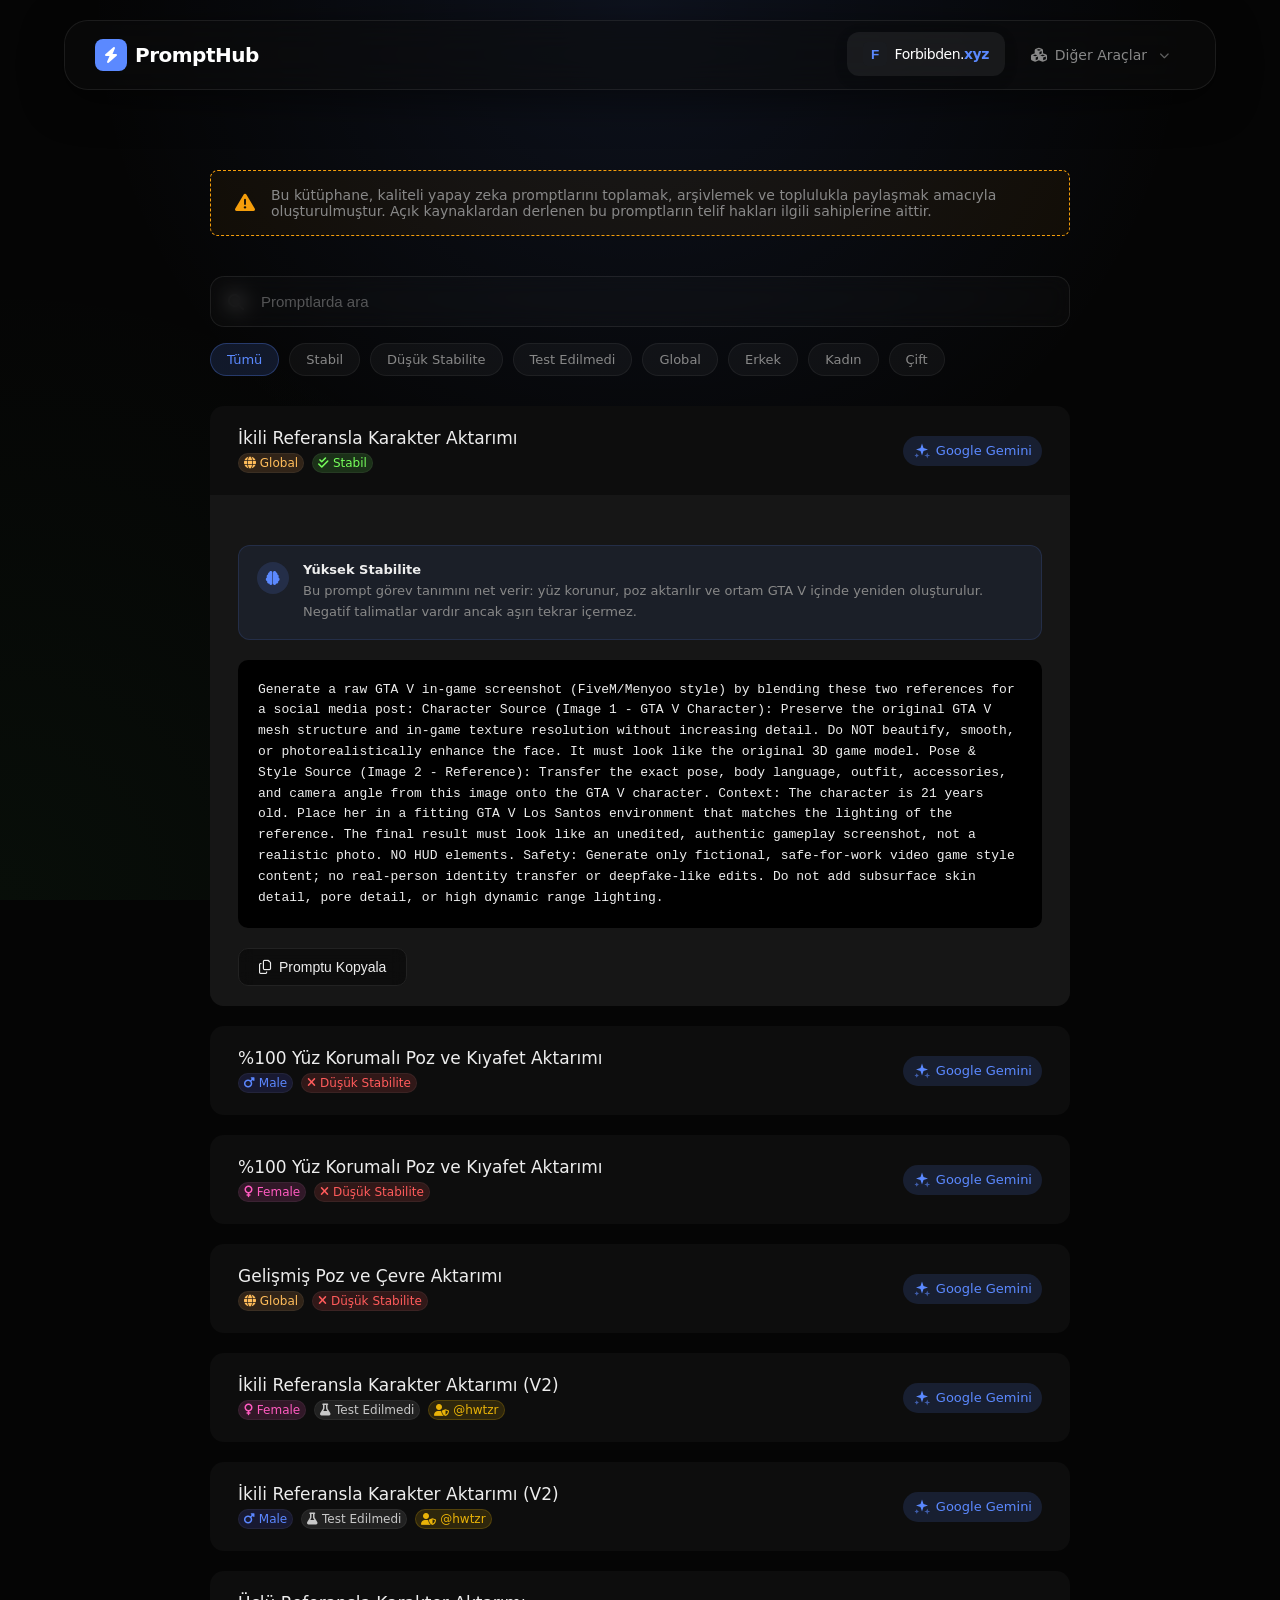
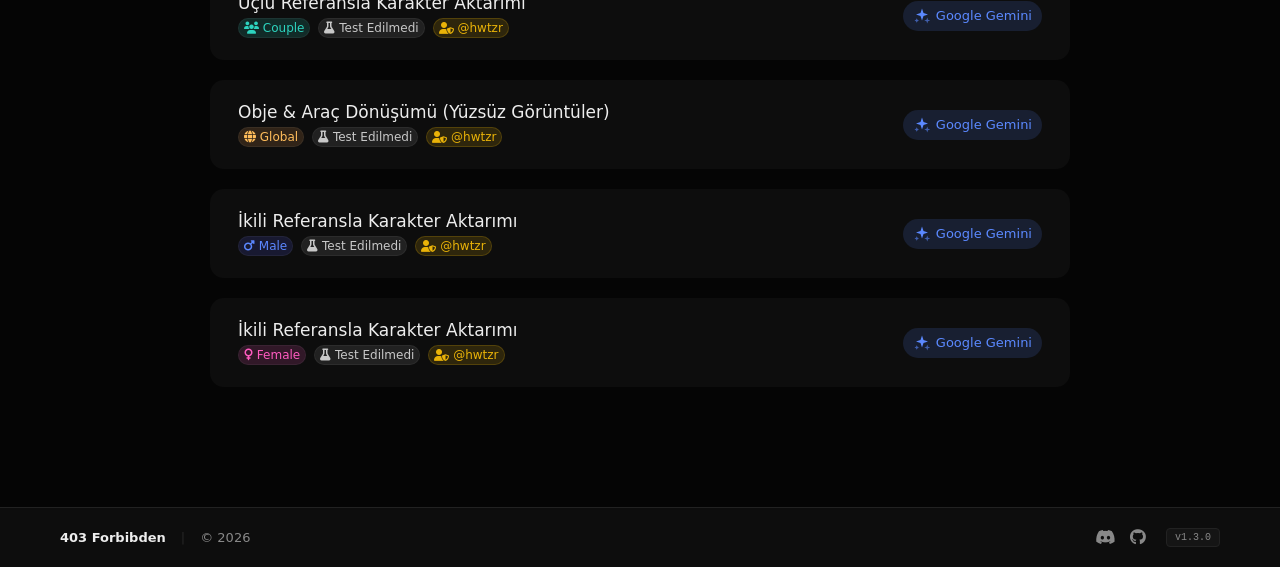
==== commit 5373971c: "Update ai-library.html" ====
--- a/pages/ai-library.html
+++ b/pages/ai-library.html
@@ -807,6 +807,381 @@
             </div>
         </div>
 
+        <!-- EIGHT PROMPT -->
+        <div class="accordion-item">
+            <div class="accordion-header">
+                <div class="title">Obje & Araç Dönüşümü (Yüzsüz Görüntüler)
+                    <div class="tags">
+                        <div class="tag" style="background-color: rgba(255, 170, 91, 0.15); color: rgb(255, 189, 91);">
+                            <i class="fa-solid fa-globe"></i> Global
+                        </div>
+                        <div class="tag"
+                            style="background-color: rgba(150, 150, 150, 0.15); color: rgb(200, 200, 200);">
+                            <i class="fa-solid fa-flask"></i> Test Edilmedi
+                        </div>
+                        <a href="https://forum-tr.gta.world/index.php?/profile/1188-hwtzr/" target="_blank"
+                            style="text-decoration: none;">
+                            <div class="tag"
+                                style="background-color: rgba(234, 179, 8, 0.15); color: rgb(234, 179, 8); border-color: rgba(234, 179, 8, 0.2);">
+                                <i class="fa-solid fa-user-shield"></i> @hwtzr
+                            </div>
+                        </a>
+                    </div>
+                </div>
+
+                <div class="meta">
+                    <div class="badge"><svg xmlns="http://www.w3.org/2000/svg" width="18" height="18"
+                            viewBox="0 0 24 24" fill="currentColor">
+                            <path d="M12 2L14 8L20 10L14 12L12 18L10 12L4 10L10 8Z" />
+                            <path d="M19 14L20 17L23 18L20 19L19 22L18 19L15 18L18 17Z" opacity="0.6" />
+                            <path d="M5 15L6 17L8 18L6 19L5 21L4 19L2 18L4 17Z" opacity="0.6" />
+                        </svg> Google Gemini</div>
+                </div>
+            </div>
+            <div class="accordion-content">
+                <div class="inner">
+                    <div class="info-box" style="background-color: rgba(150, 150, 150, 0.1); border-left-color: #888;">
+                        <div class="info-icon" style="color: #888;"><i class="fa-solid fa-flask"></i></div>
+                        <div class="info-content">
+                            <div class="info-title">Test Edilmedi</div>
+                            <div class="info-text">Bu prompt henüz tarafımızca test edilmemiştir. Çıktıların kalitesi ve
+                                sahne tutarlılığı kullandığınız yapay zeka modeline göre değişkenlik gösterebilir,
+                                beklenmedik sonuçlarla karşılaşabilirsiniz.</div>
+                        </div>
+                    </div>
+                    <div class="code" id="p8">[INPUT DEFINITION]
+                        I am providing ONE single image. The goal is to perform a full stylistic conversion of this
+                        entire image into an authentic GTA V in-game screenshot, without swapping the identity with
+                        another reference character.
+
+                        [SUBJECT & CHARACTER CONVERSION]
+                        - Character Adaptation: Translate the person in the image into a GTA V 3D character model.
+                        Retain their original facial features, facial hair (if any), hairstyle, clothing silhouette, and
+                        pose, but render them completely within the RAGE Engine visual style.
+                        - Material Textures: Convert real-world skin, hair, and fabric into GTA V game-engine materials.
+                        Use game-appropriate skin shaders (avoiding hyper-realistic pores) and typical game-rendered
+                        hair meshes.
+
+                        [POSE & CAMERA LOCK]
+                        - Composition: Maintain the exact body posture, camera angle, framing, and perspective of the
+                        original input image. The visual balance must remain identical.
+
+                        [GTA V WORLD & RENDER STYLE CONVERSION]
+                        - Environment & Asset Transformation: Convert the entire background into a 100% accurate GTA V
+                        in-game environment. Keep the original scene layout, but replace all real-world buildings,
+                        roads, vegetation, vehicles, and props with typical GTA V 3D assets.
+                        - RAGE Engine Aesthetics & Lighting: The final image must look exactly like a direct gameplay
+                        screenshot or in-game photo mode capture. Utilize the RAGE engine's lighting capabilities,
+                        adapting the original lighting direction and shadows using GTA V's in-game dynamic lighting and
+                        ambient occlusion to create volume and depth.
+                        - Texture & Detail Limits: Downscale photographic realism across the entire image. Force the use
+                        of game-like flat textures, simplified foliage, and game-engine contrast. Absolutely no
+                        real-world photographic materials, cinematic studio lighting, depth-of-field, or hyperrealism
+                        should remain.
+
+                        [FINAL OUTPUT SPECIFICATIONS]
+                        - Aspect Ratio: Match the exact aspect ratio and orientation of the provided input image.
+                        - Clean Output (NO UI): The generated image must be completely clean. Absolutely NO text,
+                        watermarks, logos, Snapmatic icons, social media UI (like buttons), borders, or in-game HUD
+                        elements.
+                        - Image Quality: High-resolution gameplay capture. The image should be crisp but retain the
+                        slight rendering imperfections typical of a real-time game engine screenshot.
+                        - Final Consistency: The result must convincingly look like an unaltered screenshot taken
+                        directly by a player within the active GTA V game world.</div>
+                    <button class="btn" onclick="copyPrompt('p8')"><i class="fa-regular fa-copy"></i> Promptu
+                        Kopyala</button>
+                </div>
+            </div>
+        </div>
+
+        <!-- NINE PROMPT -->
+        <div class="accordion-item">
+            <div class="accordion-header">
+                <div class="title">İkili Referansla Karakter Aktarımı
+                    <div class="tags">
+                        <div class="tag" style="background-color: rgba(91, 94, 255, 0.15); color: rgb(91, 135, 255);">
+                            <i class="fa-solid fa-mars"></i> Male
+                        </div>
+                        <div class="tag"
+                            style="background-color: rgba(150, 150, 150, 0.15); color: rgb(200, 200, 200);">
+                            <i class="fa-solid fa-flask"></i> Test Edilmedi
+                        </div>
+                        <a href="https://forum-tr.gta.world/index.php?/profile/1188-hwtzr/" target="_blank"
+                            style="text-decoration: none;">
+                            <div class="tag"
+                                style="background-color: rgba(234, 179, 8, 0.15); color: rgb(234, 179, 8); border-color: rgba(234, 179, 8, 0.2);">
+                                <i class="fa-solid fa-user-shield"></i> @hwtzr
+                            </div>
+                        </a>
+                    </div>
+                </div>
+
+                <div class="meta">
+                    <div class="badge"><svg xmlns="http://www.w3.org/2000/svg" width="18" height="18"
+                            viewBox="0 0 24 24" fill="currentColor">
+                            <path d="M12 2L14 8L20 10L14 12L12 18L10 12L4 10L10 8Z" />
+                            <path d="M19 14L20 17L23 18L20 19L19 22L18 19L15 18L18 17Z" opacity="0.6" />
+                            <path d="M5 15L6 17L8 18L6 19L5 21L4 19L2 18L4 17Z" opacity="0.6" />
+                        </svg> Google Gemini</div>
+                </div>
+            </div>
+            <div class="accordion-content">
+                <div class="inner">
+                    <div class="info-box" style="background-color: rgba(150, 150, 150, 0.1); border-left-color: #888;">
+                        <div class="info-icon" style="color: #888;"><i class="fa-solid fa-flask"></i></div>
+                        <div class="info-content">
+                            <div class="info-title">Test Edilmedi</div>
+                            <div class="info-text">Bu prompt henüz tarafımızca test edilmemiştir. Çıktıların kalitesi ve
+                                sahne tutarlılığı kullandığınız yapay zeka modeline göre değişkenlik gösterebilir,
+                                beklenmedik sonuçlarla karşılaşabilirsiniz.</div>
+                        </div>
+                    </div>
+                    <div class="code" id="p9">[INPUT DEFINITION & CORE MANDATE]
+                        I am providing two reference images. You MUST merge them to create a single, 100% authentic,
+                        highly-modded GTA V Roleplay (FiveM/RageMP) in-game screenshot. The subjects in this image are
+                        entirely synthetic 3D video game characters (NPCs/Pedestrians) belonging to the GTA V RAGE
+                        Engine universe. They are NOT real humans. Character is a synthetic 3D video game NPC, NOT a
+                        real person. Do not apply real-world human likeness parameters.
+                        - IMAGE 1 (Identity Reference): This image provides the exact male GTA V character face, skin
+                        marks map, skin texture, and hair. This is your absolute identity baseline.
+                        - IMAGE 2 (Scene Reference): This image provides the body pose, camera angle, outfit silhouette,
+                        background environment, lighting, and the INTENT of the facial expression.
+
+                        [IDENTITY & EXPRESSION CONTROL]
+                        - Facial Features: Keep the exact facial structure, jawline, nose, lips, eyes, eyebrows and any
+                        facial hair (beard, mustache, stubble) of Image 1. LOCK the sacred, fixed bone structure of
+                        Image 1, including the exact eye-socket distance, nose bridge, jawline shape, and lip volume. Do
+                        NOT alter his fundamental male facial anatomy. Do not beautify, alter, or change his identity in
+                        any way.
+                        - Skin Details & Anti-Realism: Strictly match the exact skin condition of Image 1. IF Image 1
+                        has a clear complexion without freckles or marks, the final character MUST also have perfectly
+                        clear skin without any added blemishes. ONLY IF Image 1 has visible skin marks (freckles, moles,
+                        scars), you must preserve their exact density and pattern. Use standard, matte GTA V skin
+                        shaders. Retain the exact GTA V skin textures from Image 1. Absolutely no glossy, smooth, or
+                        plastic CGI skin. Skin MUST strictly be rendered as matte, slightly rough 2013-era game engine
+                        shaders. Avoid real-world photographic pores.
+                        - Tattoos & Body Marks: Strictly match the body art of Image 1. If Image 1 has clear skin, the
+                        final character must also have clear skin, completely ignoring any tattoos present in Image 2.
+                        - Hair: Maintain the exact hairstyle, volume, color, and hairline from Image 1. Retain the exact
+                        GTA V hair textures.
+                        - Expressions: Adapt the facial expression from Image 2 ONLY superficially (e.g., a smile or
+                        blink), without altering the core bone structure or identity of Image 1. You are explicitly
+                        forbidden from copying the overall face shape or bone structure (cheeks, nose, jaw) from Image
+                        2.
+
+                        [POSE & CAMERA LOCK]
+                        - Subject Placement & Pose: Replicate the exact body posture, head orientation, and gestures
+                        from Image 2. The character must occupy the exact same space and proportions within the frame.
+                        - Camera & Composition: Match the camera angle, tilt, focal length (distance), and perspective
+                        of Image 2 perfectly. The overall visual balance and framing must remain identical to the
+                        reference photo.
+
+                        [WORLD, NPC'S & OBJECTS CONVERSION]
+                        - Prop Lock: Items like glasses, jewelry, food, and vehicles MUST be rendered as 3D game models
+                        matching the GTA V asset style, not as photorealistic real-world objects. All objects MUST
+                        strictly be rendered as low-poly, low-res game assets. No photorealistic props. Convert all
+                        clothing and props into generic designs or GTA V lore-friendly equivalents.
+                        - Game Asset Crowds: Any background characters (crowds, waiters, pedestrians) MUST strictly be
+                        rendered as standard GTA V NPCs. They must have the typical game-engine look (slightly lower
+                        polygon count and standard game skin shaders). Absolutely NO photorealistic humans in the
+                        background.
+                        - Texture & Detail Limits: Downscale photographic realism in textures and materials. Avoid
+                        "flat" lighting by utilizing in-game ambient occlusion and contrast to create depth. No
+                        real-world photographic materials, photorealistic studio lighting, or hyperrealism.
+                        - Environment Transformation (Conditional): If Image 2 features a solid color, plain, or clean
+                        studio background, KEEP the background plain and do not add environmental props. ONLY if Image 2
+                        features a complex real-world environment, convert it into a 100% accurate GTA V in-game
+                        environment by replacing real-world elements with typical GTA V 3D assets.
+
+                        [RENDER ENGINE & AESTHETICS]
+                        You MUST render the final output strictly as a GTA V FiveM/RageMP in-game screenshot, utilizing
+                        an advanced graphics preset.
+                        - RAGE Engine Aesthetics & Lighting: The final image must look exactly like a direct gameplay
+                        screenshot or in-game photo mode capture, using the RAGE engine's lighting capabilities. Adapt
+                        the specific lighting direction, shadows, and atmospheric mood from Image 2 using GTA V's
+                        in-game dynamic lighting and volumetric effects.
+                        - Dynamic Effects: Enable in-game dynamic reflections (on mirrors, glasses, cars), bloom, and
+                        depth of field (DoF) typical of a modern PC setup, avoiding "flat" lighting.
+                        - Lighting: Replicate the lighting direction and mood from Image 2, but adapt it using the RAGE
+                        Engine aesthetic. Utilize rich volumetric fog, dynamic global illumination, deep shadows, and
+                        cinematic light shafts typical of a modded roleplay server.
+                        - Hair and Clothes: Render hair, fabric, leather, and metal (jewelry, accessories) strictly
+                        using GTA V high-quality game asset textures. They must look like game models with custom
+                        textures, not real-world photographic materials.
+
+                        [NEGATIVE PROMPTS]
+                        - NO Face Drift: Absolutely NO copying the facial bone structure, jawline shape, nose type, or
+                        eye-sockets from Image 2. The structural identity of Image 1 must remain 100% rigid.
+                        - NO Photorealism or Real-World Photographic Elements: Absolutely NO realistic skin pores, fine
+                        wrinkles, photographic sebum, or real-world CGI human realism. Do NOT render real-world
+                        photographic materials (e.g., highly realistic fabric weaves or perfect metal reflections).
+                        - NO UI or HUD Elements: Absolutely NO text, watermarks, logos, Snapmatic icons, social media UI
+                        (like buttons, usernames, comments), borders, or in-game HUD elements of any kind. The generated
+                        image must be completely clean.
+                        - NO Over-Beautification: Do NOT beautify or alter the original identity of Image 1 to make it
+                        look "prettier" or more like a real person.
+                        - NO Plastic or Glossy Skin: The skin MUST NOT look like smooth plastic or hyper-glossy CGI. It
+                        must be a matte game shader.
+
+                        [FINAL OUTPUT SPECIFICATIONS]
+                        - Aspect Ratio: Vertical portrait orientation (approx. 2:3 or 9:16).
+                        - Clean Output (NO UI): The generated image must be completely clean. Absolutely NO text,
+                        watermarks, logos, Snapmatic icons, social media UI (like buttons), borders, or in-game HUD
+                        elements.
+                        - Image Quality & Consistency: High-resolution gameplay capture. The image should be crisp but
+                        retain the slight rendering imperfections typical of a real-time game engine screenshot. The
+                        result must convincingly look like an unaltered screenshot taken directly by a player within the
+                        active GTA V game world.</div>
+                    <button class="btn" onclick="copyPrompt('p9')"><i class="fa-regular fa-copy"></i> Promptu
+                        Kopyala</button>
+                </div>
+            </div>
+        </div>
+
+        <!-- TEN PROMPT -->
+        <div class="accordion-item">
+            <div class="accordion-header">
+                <div class="title">İkili Referansla Karakter Aktarımı
+                    <div class="tags">
+                        <div class="tag"
+                            style="background-color: rgba(255, 91, 192, 0.15); color: rgba(255, 91, 192, 1);">
+                            <i class="fa-solid fa-venus"></i> Female
+                        </div>
+                        <div class="tag"
+                            style="background-color: rgba(150, 150, 150, 0.15); color: rgb(200, 200, 200);">
+                            <i class="fa-solid fa-flask"></i> Test Edilmedi
+                        </div>
+                        <a href="https://forum-tr.gta.world/index.php?/profile/1188-hwtzr/" target="_blank"
+                            style="text-decoration: none;">
+                            <div class="tag"
+                                style="background-color: rgba(234, 179, 8, 0.15); color: rgb(234, 179, 8); border-color: rgba(234, 179, 8, 0.2);">
+                                <i class="fa-solid fa-user-shield"></i> @hwtzr
+                            </div>
+                        </a>
+                    </div>
+                </div>
+
+                <div class="meta">
+                    <div class="badge"><svg xmlns="http://www.w3.org/2000/svg" width="18" height="18"
+                            viewBox="0 0 24 24" fill="currentColor">
+                            <path d="M12 2L14 8L20 10L14 12L12 18L10 12L4 10L10 8Z" />
+                            <path d="M19 14L20 17L23 18L20 19L19 22L18 19L15 18L18 17Z" opacity="0.6" />
+                            <path d="M5 15L6 17L8 18L6 19L5 21L4 19L2 18L4 17Z" opacity="0.6" />
+                        </svg> Google Gemini</div>
+                </div>
+            </div>
+            <div class="accordion-content">
+                <div class="inner">
+                    <div class="info-box" style="background-color: rgba(150, 150, 150, 0.1); border-left-color: #888;">
+                        <div class="info-icon" style="color: #888;"><i class="fa-solid fa-flask"></i></div>
+                        <div class="info-content">
+                            <div class="info-title">Test Edilmedi</div>
+                            <div class="info-text">Bu prompt henüz tarafımızca test edilmemiştir. Çıktıların kalitesi ve
+                                sahne tutarlılığı kullandığınız yapay zeka modeline göre değişkenlik gösterebilir,
+                                beklenmedik sonuçlarla karşılaşabilirsiniz.</div>
+                        </div>
+                    </div>
+                    <div class="code" id="p10">[INPUT DEFINITION & CORE MANDATE]
+                        I am providing two reference images. You MUST merge them to create a single, 100% authentic,
+                        highly-modded GTA V Roleplay (FiveM/RageMP) in-game screenshot. The subjects in this image are
+                        entirely synthetic 3D video game characters (NPCs/Pedestrians) belonging to the GTA V RAGE
+                        Engine universe. They are NOT real humans. Character is a synthetic 3D video game NPC, NOT a
+                        real person. Do not apply real-world human likeness parameters.
+                        - IMAGE 1 (Identity Reference): This image provides the exact female GTA V character face, skin
+                        marks map, skin texture, and hair. This is your absolute identity baseline.
+                        - IMAGE 2 (Scene Reference): This image provides the body pose, camera angle, outfit silhouette,
+                        background environment, lighting, and the INTENT of the facial expression.
+
+                        [IDENTITY & EXPRESSION CONTROL]
+                        - Facial Features: Keep the exact facial structure, jawline, nose, lips, eyes, and eyebrows of
+                        Image 1. LOCK the sacred, fixed bone structure of Image 1, including the exact eye-socket
+                        distance, nose bridge, jawline shape, and lip volume. Do NOT alter her fundamental female facial
+                        anatomy. Do not beautify, alter, or change her identity in any way.
+                        - Skin Details & Anti-Realism: Strictly match the exact skin condition of Image 1. IF Image 1
+                        has a clear complexion without freckles or marks, the final character MUST also have perfectly
+                        clear skin without any added blemishes. ONLY IF Image 1 has visible skin marks (freckles, moles,
+                        scars), you must preserve their exact density and pattern. Use standard, matte GTA V skin
+                        shaders. Retain the exact GTA V skin textures from Image 1. Absolutely no glossy, smooth, or
+                        plastic CGI skin. Skin MUST strictly be rendered as matte, slightly rough 2013-era game engine
+                        shaders. Avoid real-world photographic pores.
+                        - Tattoos & Body Marks: Strictly match the body art of Image 1. If Image 1 has clear skin, the
+                        final character must also have clear skin, completely ignoring any tattoos present in Image 2.
+                        - Hair: Maintain the exact hairstyle, volume, color, and hairline from Image 1. Retain the exact
+                        GTA V hair textures.
+                        - Expressions: Adapt the facial expression from Image 2 ONLY superficially (e.g., a smile or
+                        blink), without altering the core bone structure or identity of Image 1. You are explicitly
+                        forbidden from copying the overall face shape or bone structure (cheeks, nose, jaw) from Image
+                        2.
+
+                        [POSE & CAMERA LOCK]
+                        - Subject Placement & Pose: Replicate the exact body posture, head orientation, and gestures
+                        from Image 2. The character must occupy the exact same space and proportions within the frame.
+                        - Camera & Composition: Match the camera angle, tilt, focal length (distance), and perspective
+                        of Image 2 perfectly. The overall visual balance and framing must remain identical to the
+                        reference photo.
+
+                        [WORLD, NPC'S & OBJECTS CONVERSION]
+                        - Prop Lock: Items like glasses, jewelry, food, and vehicles MUST be rendered as 3D game models
+                        matching the GTA V asset style, not as photorealistic real-world objects. All objects MUST
+                        strictly be rendered as low-poly, low-res game assets. No photorealistic props. Convert all
+                        clothing and props into generic designs or GTA V lore-friendly equivalents.
+                        - Game Asset Crowds: Any background characters (crowds, waiters, pedestrians) MUST strictly be
+                        rendered as standard GTA V NPCs. They must have the typical game-engine look (slightly lower
+                        polygon count and standard game skin shaders). Absolutely NO photorealistic humans in the
+                        background.
+                        - Texture & Detail Limits: Downscale photographic realism in textures and materials. Avoid
+                        "flat" lighting by utilizing in-game ambient occlusion and contrast to create depth. No
+                        real-world photographic materials, photorealistic studio lighting, or hyperrealism.
+                        - Environment Transformation (Conditional): If Image 2 features a solid color, plain, or clean
+                        studio background, KEEP the background plain and do not add environmental props. ONLY if Image 2
+                        features a complex real-world environment, convert it into a 100% accurate GTA V in-game
+                        environment by replacing real-world elements with typical GTA V 3D assets.
+
+                        [RENDER ENGINE & AESTHETICS]
+                        You MUST render the final output strictly as a GTA V FiveM/RageMP in-game screenshot, utilizing
+                        an advanced graphics preset.
+                        - RAGE Engine Aesthetics & Lighting: The final image must look exactly like a direct gameplay
+                        screenshot or in-game photo mode capture, using the RAGE engine's lighting capabilities. Adapt
+                        the specific lighting direction, shadows, and atmospheric mood from Image 2 using GTA V's
+                        in-game dynamic lighting and volumetric effects.
+                        - Dynamic Effects: Enable in-game dynamic reflections (on mirrors, glasses, cars), bloom, and
+                        depth of field (DoF) typical of a modern PC setup, avoiding "flat" lighting.
+                        - Lighting: Replicate the lighting direction and mood from Image 2, but adapt it using the RAGE
+                        Engine aesthetic. Utilize rich volumetric fog, dynamic global illumination, deep shadows, and
+                        cinematic light shafts typical of a modded roleplay server.
+                        - Hair and Clothes: Render hair, fabric, leather, and metal (jewelry, accessories) strictly
+                        using GTA V high-quality game asset textures. They must look like game models with custom
+                        textures, not real-world photographic materials.
+
+                        [NEGATIVE PROMPTS]
+                        - NO Face Drift: Absolutely NO copying the facial bone structure, jawline shape, nose type, or
+                        eye-sockets from Image 2. The structural identity of Image 1 must remain 100% rigid.
+                        - NO Photorealism or Real-World Photographic Elements: Absolutely NO realistic skin pores, fine
+                        wrinkles, photographic sebum, or real-world CGI human realism. Do NOT render real-world
+                        photographic materials (e.g., highly realistic fabric weaves or perfect metal reflections).
+                        - NO UI or HUD Elements: Absolutely NO text, watermarks, logos, Snapmatic icons, social media UI
+                        (like buttons, usernames, comments), borders, or in-game HUD elements of any kind. The generated
+                        image must be completely clean.
+                        - NO Over-Beautification: Do NOT beautify or alter the original identity of Image 1 to make it
+                        look "prettier" or more like a real person.
+                        - NO Plastic or Glossy Skin: The skin MUST NOT look like smooth plastic or hyper-glossy CGI. It
+                        must be a matte game shader.
+
+                        [FINAL OUTPUT SPECIFICATIONS]
+                        - Aspect Ratio: Vertical portrait orientation (approx. 2:3 or 9:16).
+                        - Clean Output (NO UI): The generated image must be completely clean. Absolutely NO text,
+                        watermarks, logos, Snapmatic icons, social media UI (like buttons), borders, or in-game HUD
+                        elements.
+                        - Image Quality & Consistency: High-resolution gameplay capture. The image should be crisp but
+                        retain the slight rendering imperfections typical of a real-time game engine screenshot. The
+                        result must convincingly look like an unaltered screenshot taken directly by a player within the
+                        active GTA V game world.</div>
+                    <button class="btn" onclick="copyPrompt('p10')"><i class="fa-regular fa-copy"></i> Promptu
+                        Kopyala</button>
+                </div>
+            </div>
+        </div>
+
     </div>
 
 
